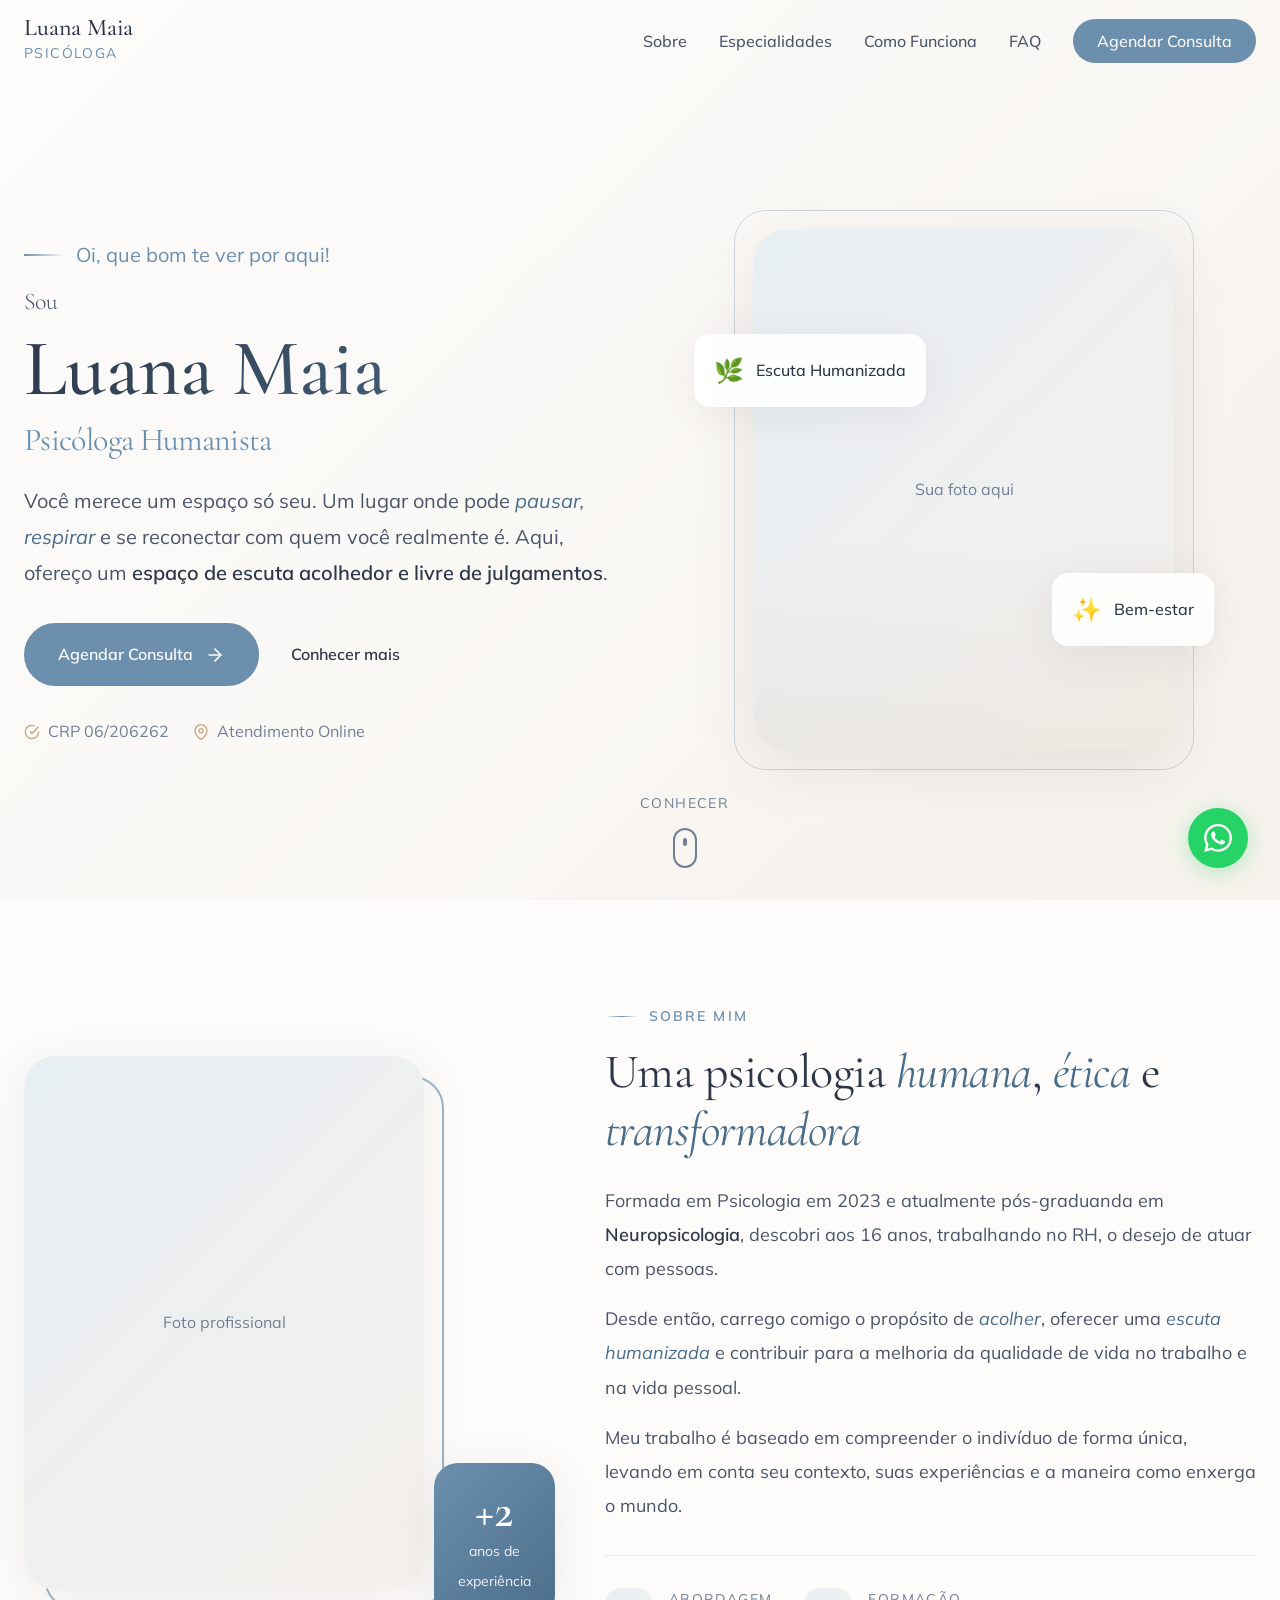
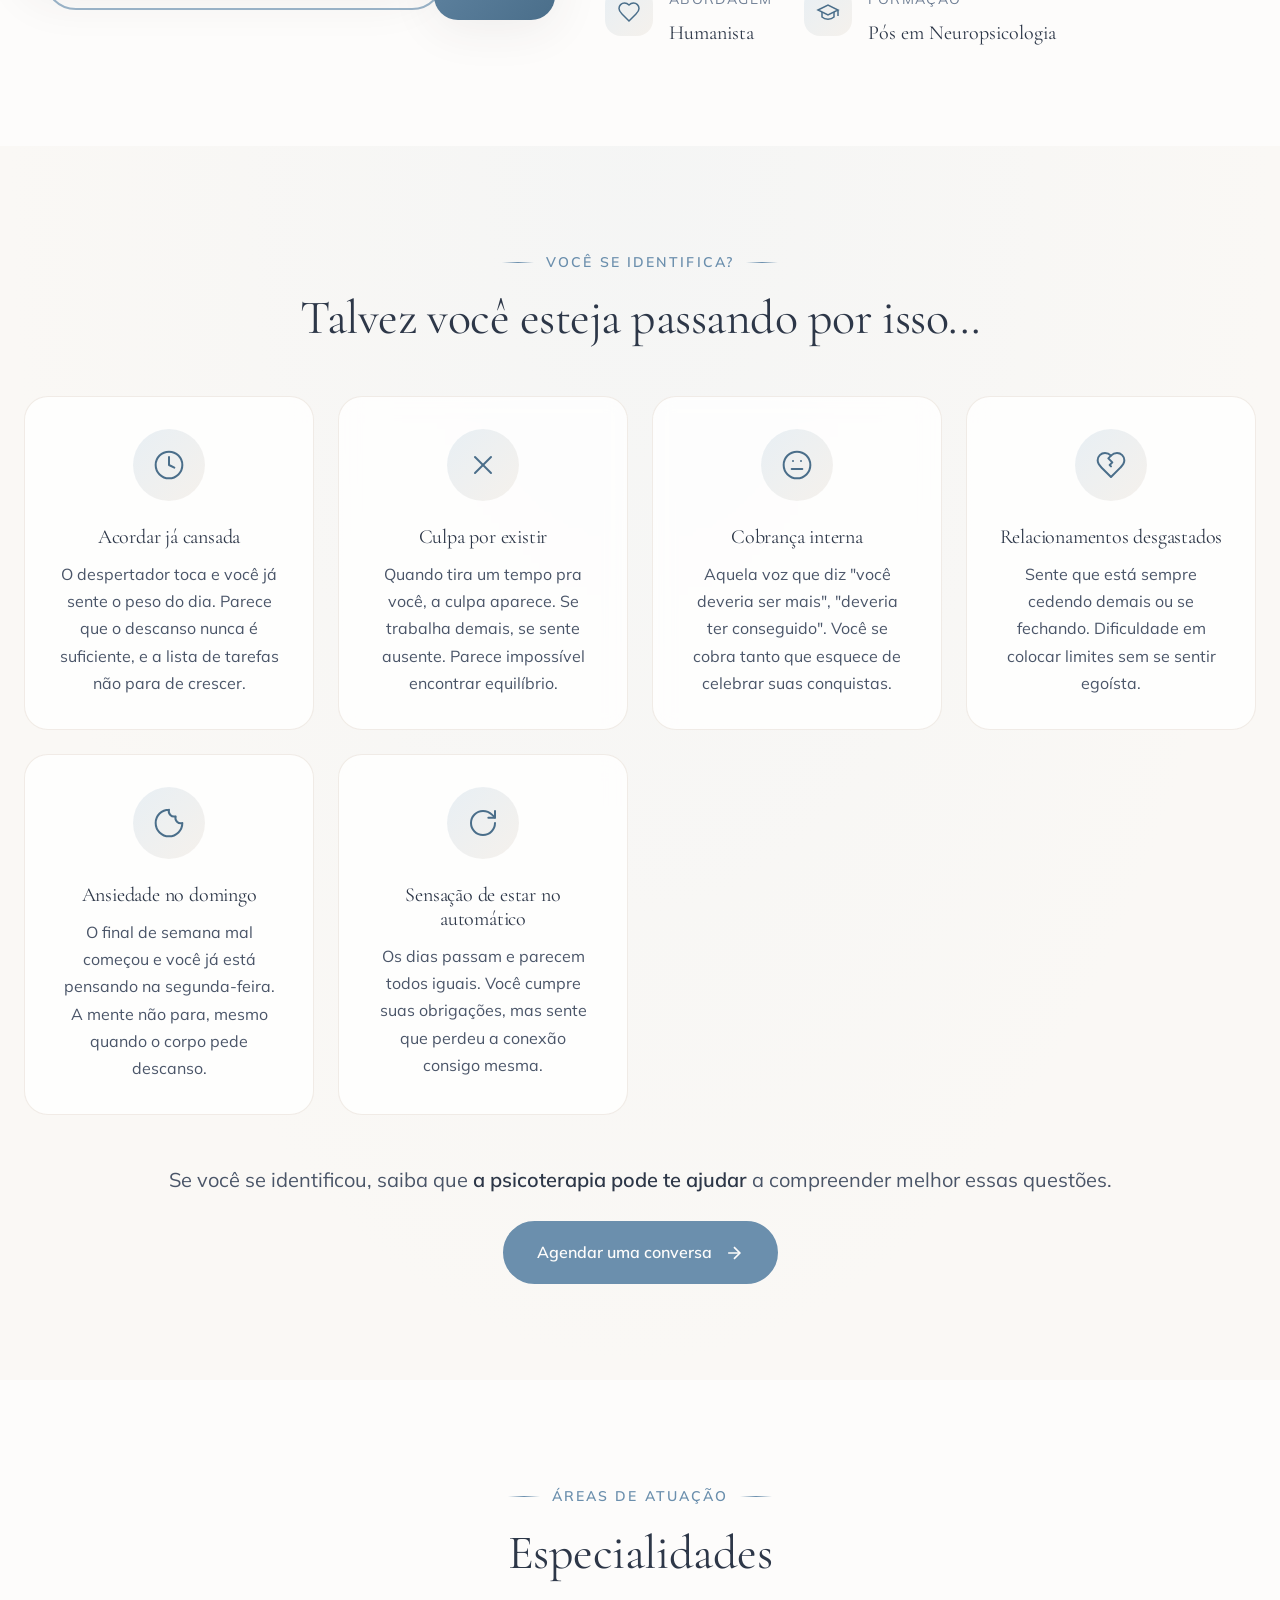
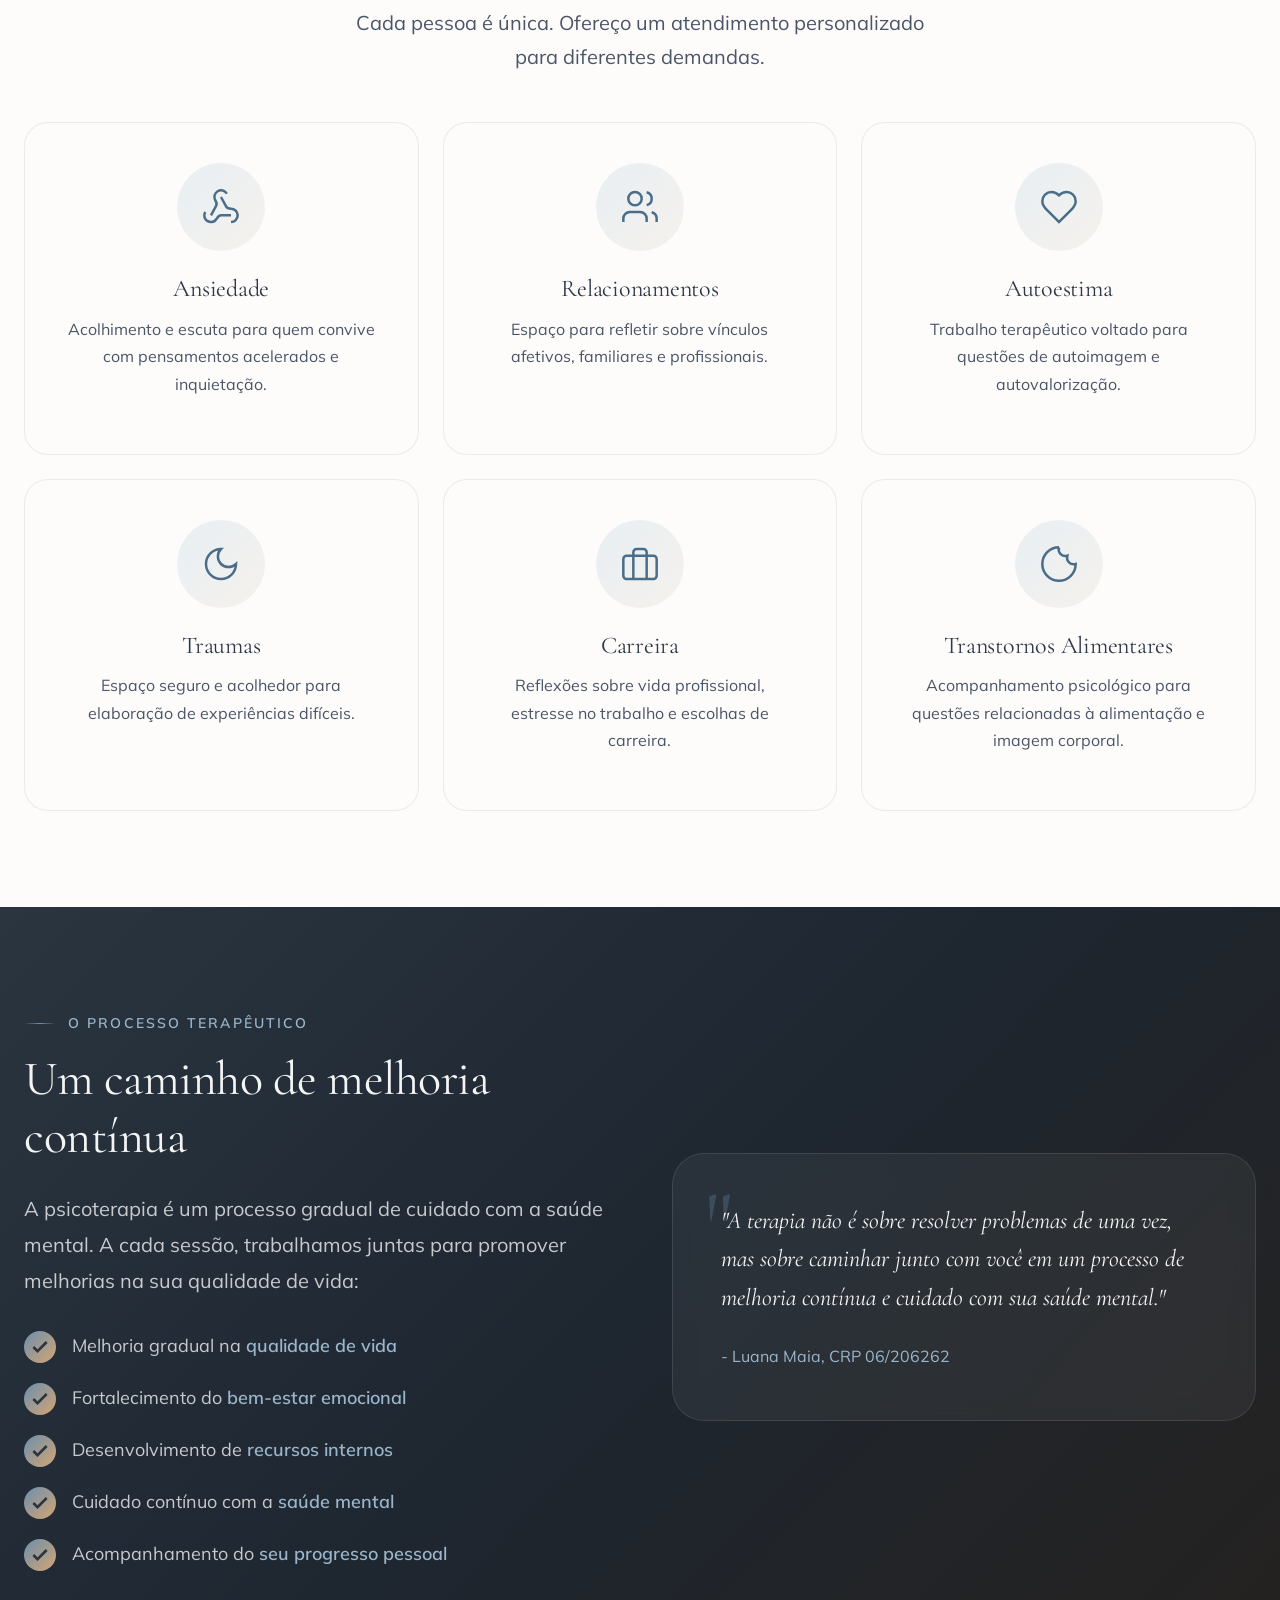
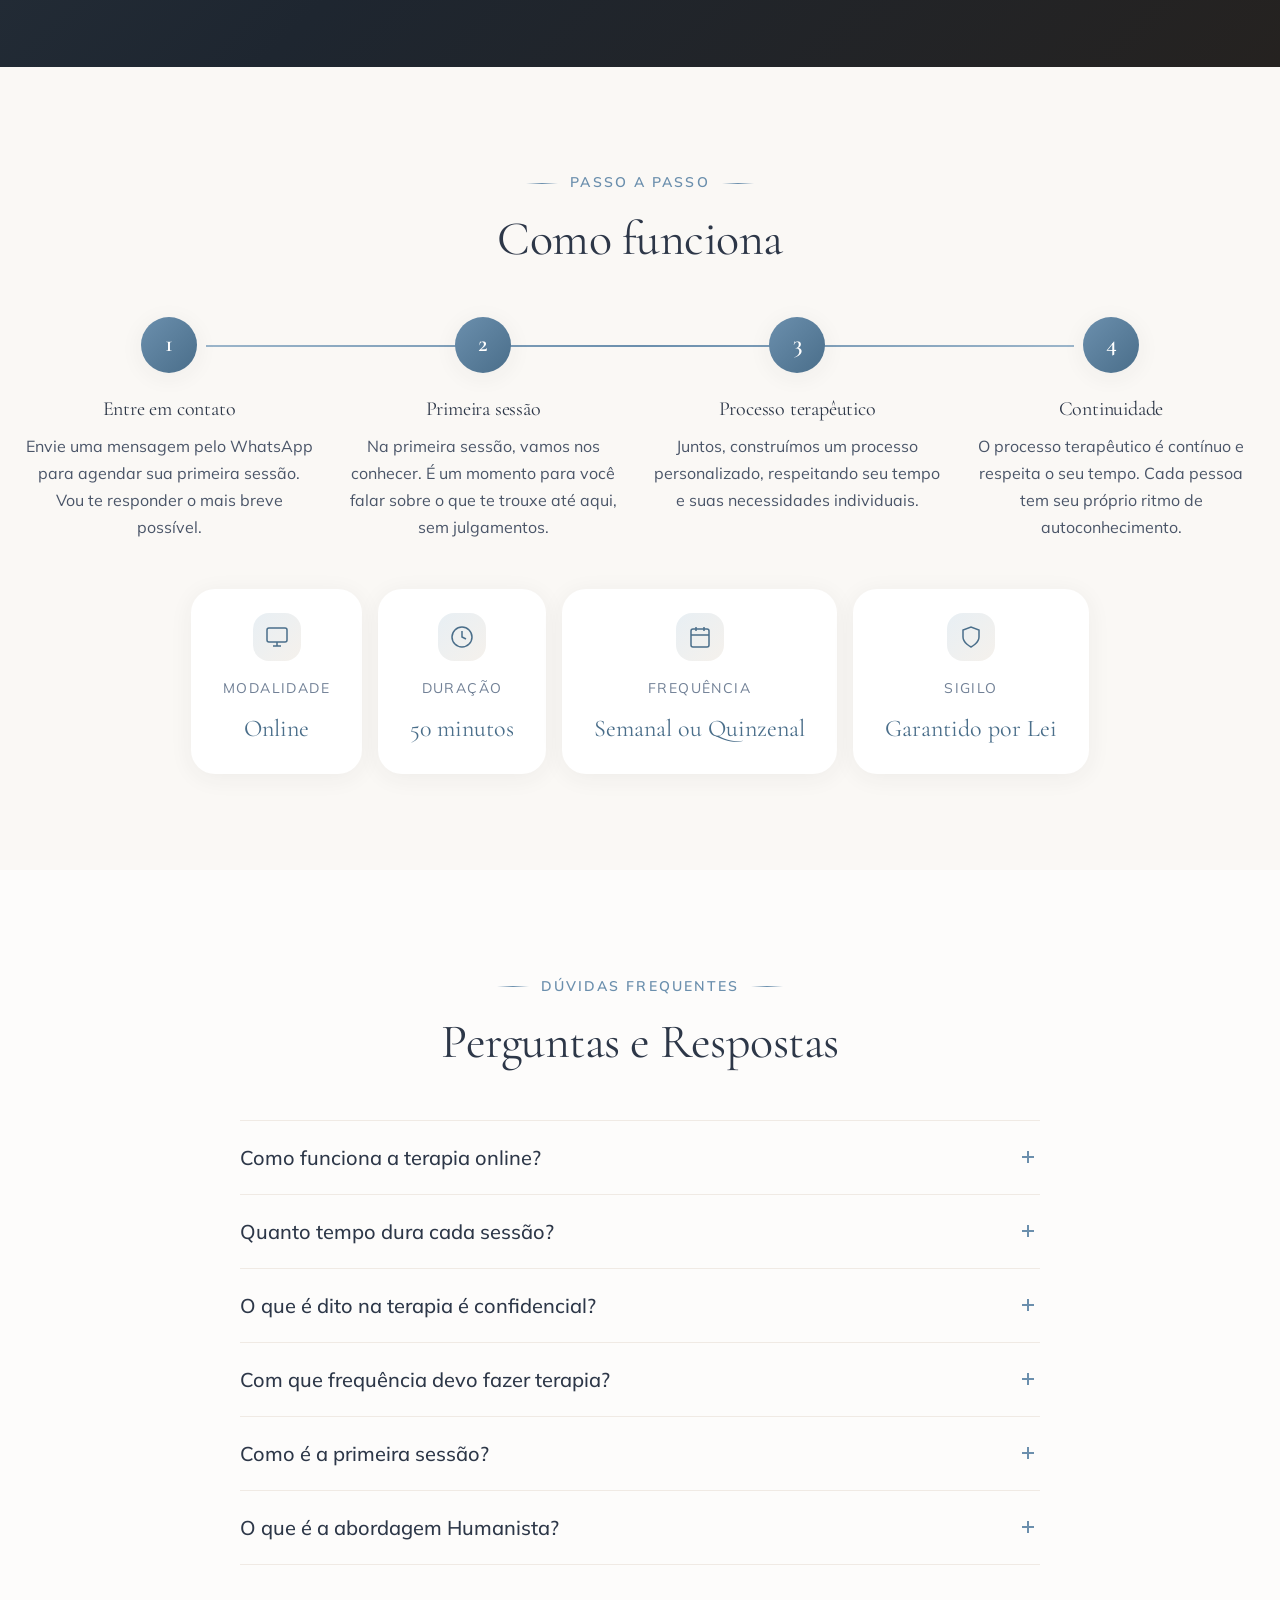
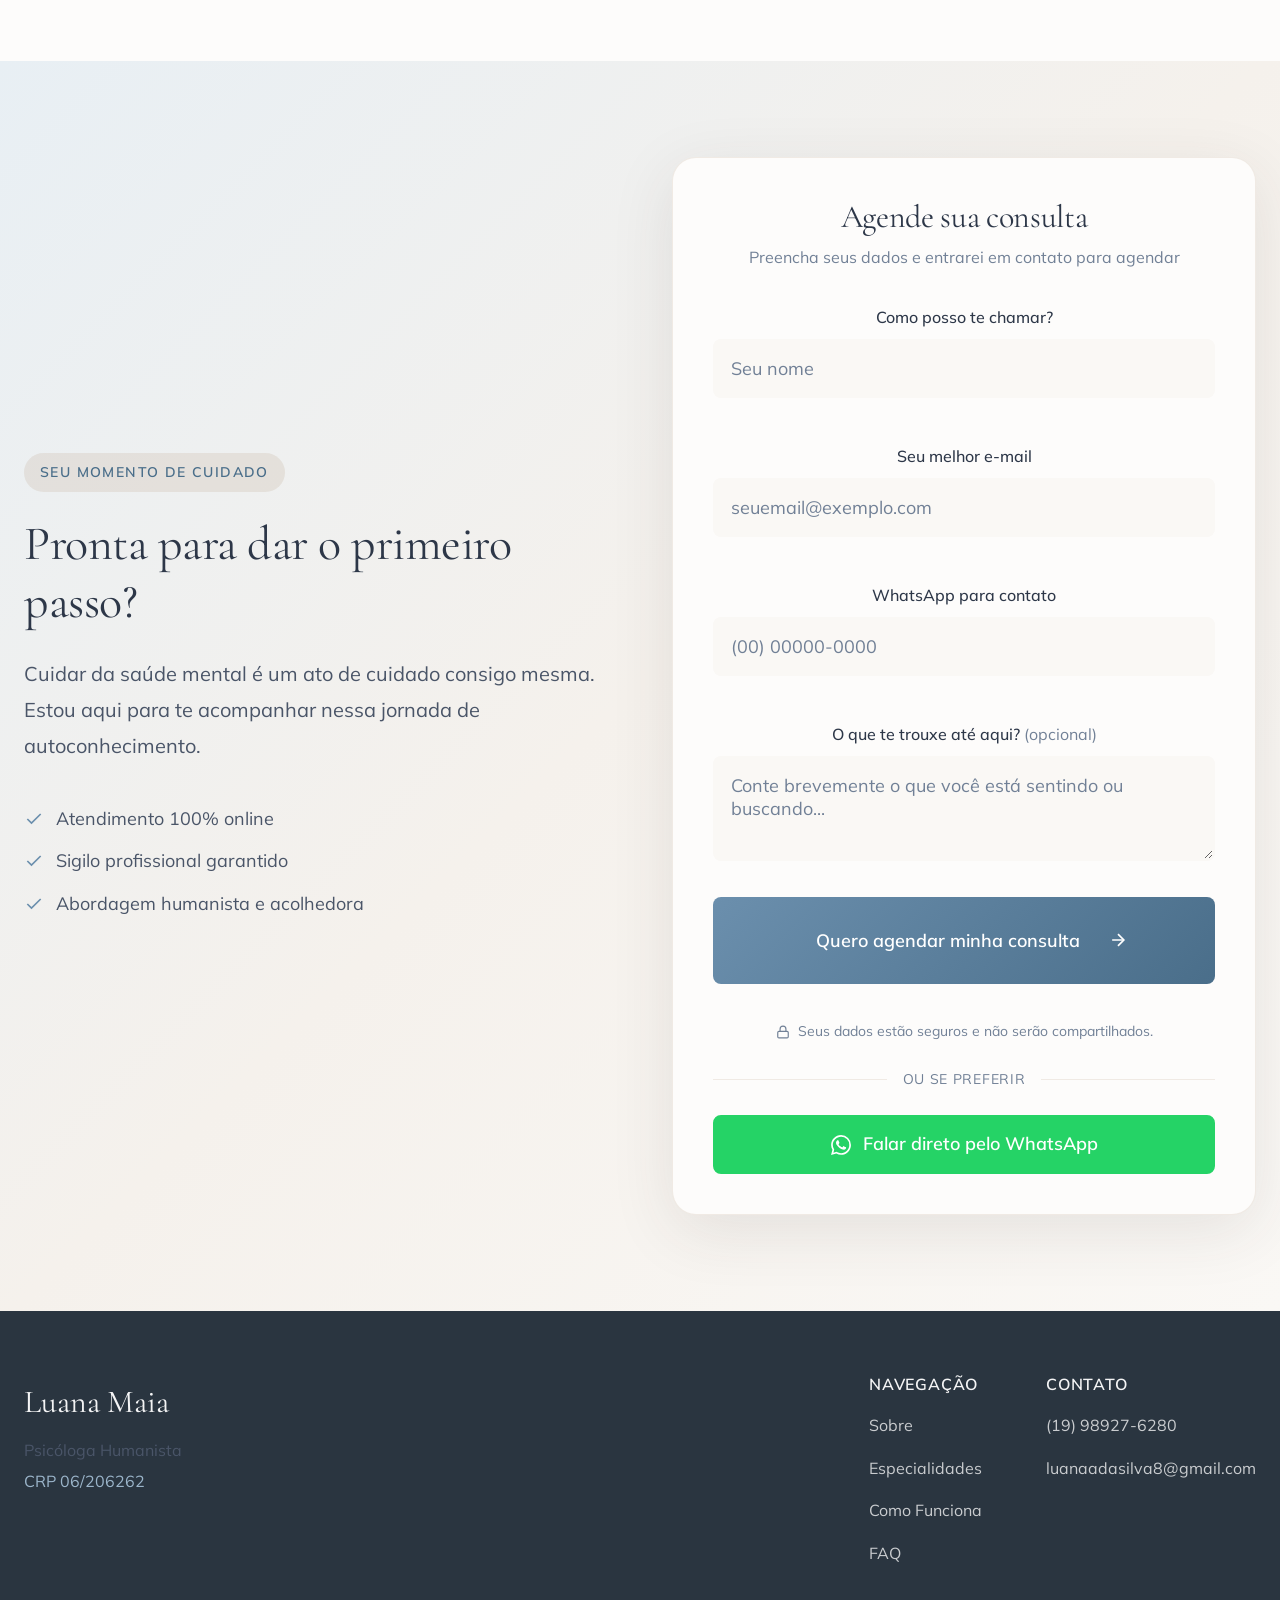
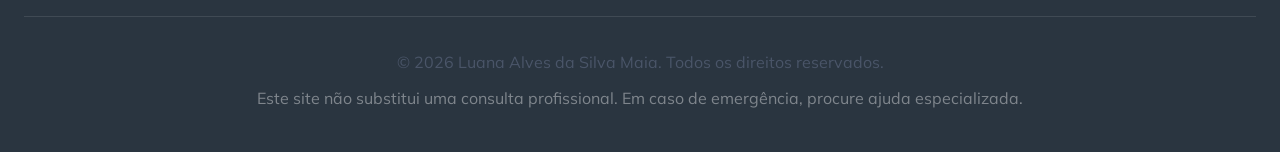
==== index.html @ e6ef8e8d "upload all" ====
<!DOCTYPE html>
<html lang="pt-BR" prefix="og: https://ogp.me/ns#">
<head>
    <!-- Charset & Viewport -->
    <meta charset="UTF-8">
    <meta name="viewport" content="width=device-width, initial-scale=1.0, maximum-scale=5.0">
    <meta http-equiv="X-UA-Compatible" content="IE=edge">

    <!-- Primary Meta Tags -->
    <title>Luana Maia | Psicóloga Humanista - Atendimento Online | CRP 06/206262</title>
    <meta name="title" content="Luana Maia | Psicóloga Humanista - Atendimento Online | CRP 06/206262">
    <meta name="description" content="Psicóloga Humanista com atendimento online. Acompanhamento para melhoria da qualidade de vida e bem-estar emocional. Áreas: ansiedade, carreira e relacionamentos. CRP 06/206262.">
    <meta name="keywords" content="psicóloga online, terapia online, psicóloga humanista, ansiedade, estresse no trabalho, carreira, relacionamentos, autoestima, saúde mental, psicoterapia, CRP 06/206262">
    <meta name="author" content="Luana Alves da Silva Maia">
    <meta name="robots" content="index, follow, max-image-preview:large, max-snippet:-1, max-video-preview:-1">
    <meta name="googlebot" content="index, follow">
    <meta name="language" content="Portuguese">
    <meta name="revisit-after" content="7 days">
    <meta name="rating" content="general">

    <!-- Canonical URL -->
    <link rel="canonical" href="https://www.luanamaiapsicologa.com.br/">

    <!-- Open Graph / Facebook -->
    <meta property="og:type" content="website">
    <meta property="og:url" content="https://www.luanamaiapsicologa.com.br/">
    <meta property="og:title" content="Luana Maia | Psicóloga Humanista - Atendimento Online | CRP 06/206262">
    <meta property="og:description" content="Psicóloga Humanista com atendimento online. Acompanhamento para melhoria da qualidade de vida e bem-estar. CRP 06/206262.">
    <meta property="og:image" content="https://www.luanamaiapsicologa.com.br/assets/og-image.jpg">
    <meta property="og:image:width" content="1200">
    <meta property="og:image:height" content="630">
    <meta property="og:image:alt" content="Luana Maia - Psicóloga Humanista - CRP 06/206262">
    <meta property="og:locale" content="pt_BR">
    <meta property="og:site_name" content="Luana Maia Psicóloga">

    <!-- Twitter -->
    <meta name="twitter:card" content="summary_large_image">
    <meta name="twitter:url" content="https://www.luanamaiapsicologa.com.br/">
    <meta name="twitter:title" content="Luana Maia | Psicóloga Humanista - Atendimento Online | CRP 06/206262">
    <meta name="twitter:description" content="Psicóloga Humanista com atendimento online. Acompanhamento para melhoria da qualidade de vida e bem-estar. CRP 06/206262.">
    <meta name="twitter:image" content="https://www.luanamaiapsicologa.com.br/assets/og-image.jpg">

    <!-- WhatsApp Preview -->
    <meta property="og:image:type" content="image/jpeg">

    <!-- Favicon -->
    <link rel="icon" type="image/svg+xml" href="data:image/svg+xml,<svg xmlns='http://www.w3.org/2000/svg' viewBox='0 0 100 100'><text y='.9em' font-size='90'>🌿</text></svg>">
    <link rel="apple-touch-icon" href="assets/apple-touch-icon.png">

    <!-- Preconnect for Performance -->
    <link rel="preconnect" href="https://fonts.googleapis.com">
    <link rel="preconnect" href="https://fonts.gstatic.com" crossorigin>
    <link rel="preconnect" href="https://www.googletagmanager.com">
    <link rel="preconnect" href="https://www.google-analytics.com">

    <!-- DNS Prefetch -->
    <link rel="dns-prefetch" href="https://fonts.googleapis.com">
    <link rel="dns-prefetch" href="https://www.googletagmanager.com">

    <!-- Fonts -->
    <link href="https://fonts.googleapis.com/css2?family=Cormorant+Garamond:ital,wght@0,300;0,400;0,500;0,600;1,400&family=Mulish:wght@300;400;500;600;700&display=swap" rel="stylesheet">

    <!-- Styles -->
    <link rel="stylesheet" href="styles.css">

    <!-- Preload Critical Assets -->
    <link rel="preload" href="styles.css" as="style">
    <link rel="preload" href="script.js" as="script">

    <!-- Schema.org Structured Data - LocalBusiness -->
    <script type="application/ld+json">
    {
        "@context": "https://schema.org",
        "@type": "ProfessionalService",
        "name": "Luana Maia Psicóloga",
        "alternateName": "Luana Alves da Silva Maia - Psicóloga",
        "description": "Psicóloga Humanista com atendimento online. Áreas de atuação: ansiedade, burnout, carreira e relacionamentos.",
        "url": "https://www.luanamaiapsicologa.com.br",
        "logo": "https://www.luanamaiapsicologa.com.br/assets/logo.png",
        "image": "https://www.luanamaiapsicologa.com.br/assets/luana-maia.jpg",
        "telephone": "+55-19-98927-6280",
        "email": "luanaadasilva8@gmail.com",
        "areaServed": {
            "@type": "Country",
            "name": "Brasil"
        },
        "serviceType": ["Psicoterapia Online", "Atendimento Psicológico"],
        "sameAs": [],
        "openingHoursSpecification": {
            "@type": "OpeningHoursSpecification",
            "dayOfWeek": ["Monday", "Tuesday", "Wednesday", "Thursday", "Friday"],
            "opens": "08:00",
            "closes": "20:00"
        }
    }
    </script>

    <!-- Schema.org - Person -->
    <script type="application/ld+json">
    {
        "@context": "https://schema.org",
        "@type": "Person",
        "name": "Luana Alves da Silva Maia",
        "jobTitle": "Psicóloga",
        "description": "Psicóloga Humanista, pós-graduanda em Neuropsicologia, com experiência em clínica e RH.",
        "url": "https://www.luanamaiapsicologa.com.br",
        "email": "luanaadasilva8@gmail.com",
        "telephone": "+55-19-98927-6280",
        "hasCredential": {
            "@type": "EducationalOccupationalCredential",
            "credentialCategory": "Professional License",
            "name": "CRP 06/206262",
            "recognizedBy": {
                "@type": "Organization",
                "name": "Conselho Regional de Psicologia de São Paulo"
            }
        },
        "knowsAbout": ["Psicologia Humanista", "Ansiedade", "Burnout", "Carreira", "Relacionamentos", "Autoestima", "Traumas", "Neuropsicologia"]
    }
    </script>

    <!-- Schema.org - FAQ -->
    <script type="application/ld+json">
    {
        "@context": "https://schema.org",
        "@type": "FAQPage",
        "mainEntity": [
            {
                "@type": "Question",
                "name": "Como funciona a terapia online?",
                "acceptedAnswer": {
                    "@type": "Answer",
                    "text": "As sessões acontecem por videochamada, em uma plataforma segura. Você só precisa de um dispositivo com câmera e internet estável. O atendimento online tem a mesma eficácia do presencial e oferece mais flexibilidade para encaixar na sua rotina."
                }
            },
            {
                "@type": "Question",
                "name": "Quanto tempo dura cada sessão?",
                "acceptedAnswer": {
                    "@type": "Answer",
                    "text": "Cada sessão tem duração de 50 minutos. Esse tempo foi estabelecido para permitir um trabalho terapêutico profundo e consistente."
                }
            },
            {
                "@type": "Question",
                "name": "O que é dito na terapia é confidencial?",
                "acceptedAnswer": {
                    "@type": "Answer",
                    "text": "Sim, o sigilo é garantido pelo Código de Ética Profissional do Psicólogo. Tudo o que você compartilhar nas sessões fica protegido pelo sigilo profissional. Este é um espaço seguro e livre de julgamentos."
                }
            },
            {
                "@type": "Question",
                "name": "Com que frequência devo fazer terapia?",
                "acceptedAnswer": {
                    "@type": "Answer",
                    "text": "A frequência ideal é semanal, pois permite uma continuidade no processo terapêutico. Porém, também ofereço atendimento quinzenal para quem precisa de mais flexibilidade."
                }
            },
            {
                "@type": "Question",
                "name": "O que é a abordagem Humanista?",
                "acceptedAnswer": {
                    "@type": "Answer",
                    "text": "A Psicologia Humanista valoriza a pessoa como um todo, considerando sua singularidade, seu contexto e suas experiências. O foco está em compreender como você enxerga o mundo e em facilitar seu desenvolvimento pessoal."
                }
            }
        ]
    }
    </script>

    <!-- Schema.org - BreadcrumbList -->
    <script type="application/ld+json">
    {
        "@context": "https://schema.org",
        "@type": "BreadcrumbList",
        "itemListElement": [
            {
                "@type": "ListItem",
                "position": 1,
                "name": "Home",
                "item": "https://www.luanamaiapsicologa.com.br/"
            },
            {
                "@type": "ListItem",
                "position": 2,
                "name": "Sobre",
                "item": "https://www.luanamaiapsicologa.com.br/#sobre"
            },
            {
                "@type": "ListItem",
                "position": 3,
                "name": "Especialidades",
                "item": "https://www.luanamaiapsicologa.com.br/#especialidades"
            },
            {
                "@type": "ListItem",
                "position": 4,
                "name": "Contato",
                "item": "https://www.luanamaiapsicologa.com.br/#contato"
            }
        ]
    }
    </script>

    <!-- Google Tag Manager - HEAD (Replace GTM-XXXXXX with your ID) -->
    <script>
    // GTM will be initialized only if container ID is provided
    window.dataLayer = window.dataLayer || [];
    </script>

    <!-- Noscript styles -->
    <noscript>
        <style>
            .loader { display: none !important; }
            [data-animate] { opacity: 1 !important; transform: none !important; }
        </style>
    </noscript>
</head>
<body>
    <!-- Google Tag Manager (noscript) - Replace GTM-XXXXXX with your ID -->
    <noscript>
        <iframe src="https://www.googletagmanager.com/ns.html?id=GTM-XXXXXX" height="0" width="0" style="display:none;visibility:hidden" title="GTM"></iframe>
    </noscript>

    <!-- Loader / Preloader -->
    <div class="loader" id="loader" aria-hidden="true">
        <div class="loader-content">
            <div class="loader-circle"></div>
            <div class="loader-circle"></div>
            <div class="loader-circle"></div>
            <span class="loader-text">Preparando seu espaço...</span>
        </div>
    </div>

    <!-- Custom Cursor -->
    <div class="cursor" id="cursor"></div>
    <div class="cursor-follower" id="cursor-follower"></div>

    <!-- Floating Elements - Ambient -->
    <div class="ambient-bg" aria-hidden="true">
        <div class="ambient-orb ambient-orb-1"></div>
        <div class="ambient-orb ambient-orb-2"></div>
        <div class="ambient-orb ambient-orb-3"></div>
    </div>

    <!-- Header -->
    <header class="header" id="header" role="banner">
        <div class="container">
            <a href="#hero" class="logo" aria-label="Luana Maia - Voltar ao início" data-track="click" data-track-category="Navigation" data-track-action="Logo Click">
                <span class="logo-text">Luana Maia</span>
                <span class="logo-subtitle">Psicóloga</span>
            </a>
            <nav class="nav" id="nav" role="navigation" aria-label="Menu principal">
                <ul class="nav-list">
                    <li><a href="#sobre" class="nav-link" data-track="click" data-track-category="Navigation" data-track-action="Menu - Sobre">Sobre</a></li>
                    <li><a href="#especialidades" class="nav-link" data-track="click" data-track-category="Navigation" data-track-action="Menu - Especialidades">Especialidades</a></li>
                    <li><a href="#como-funciona" class="nav-link" data-track="click" data-track-category="Navigation" data-track-action="Menu - Como Funciona">Como Funciona</a></li>
                    <li><a href="#faq" class="nav-link" data-track="click" data-track-category="Navigation" data-track-action="Menu - FAQ">FAQ</a></li>
                    <li><a href="#contato" class="nav-link btn-nav" data-track="click" data-track-category="CTA" data-track-action="Menu - Agendar">Agendar Consulta</a></li>
                </ul>
            </nav>
            <button class="menu-toggle" id="menu-toggle" aria-label="Abrir menu de navegação" aria-expanded="false" aria-controls="nav">
                <span class="menu-line"></span>
                <span class="menu-line"></span>
                <span class="menu-line"></span>
            </button>
        </div>
        <div class="header-progress" id="header-progress"></div>
    </header>

    <main role="main">
        <!-- Hero Section -->
        <section class="hero" id="hero" aria-labelledby="hero-title">
            <div class="hero-bg">
                <div class="hero-gradient"></div>
                <div class="hero-particles" id="hero-particles"></div>
            </div>
            <div class="container hero-container">
                <div class="hero-content" data-animate="fade-up">
                    <p class="hero-greeting" data-animate="fade-up" data-delay="100">
                        <span class="greeting-line"></span>
                        Oi, que bom te ver por aqui!
                    </p>
                    <h1 class="hero-title" id="hero-title" data-animate="fade-up" data-delay="200">
                        <span class="title-line">Sou</span>
                        <span class="title-name">Luana Maia</span>
                        <span class="title-role">Psicóloga Humanista</span>
                    </h1>
                    <p class="hero-subtitle" data-animate="fade-up" data-delay="300">
                        Você merece um espaço só seu. Um lugar onde pode <em>pausar, respirar</em> e se reconectar
                        com quem você realmente é. Aqui, ofereço um <strong>espaço de escuta acolhedor e livre de julgamentos</strong>.
                    </p>
                    <div class="hero-cta" data-animate="fade-up" data-delay="400">
                        <a href="#contato" class="btn btn-primary btn-glow" data-track="click" data-track-category="CTA" data-track-action="Hero - Agendar Consulta">
                            <span>Agendar Consulta</span>
                            <svg class="btn-arrow" xmlns="http://www.w3.org/2000/svg" width="20" height="20" viewBox="0 0 24 24" fill="none" stroke="currentColor" stroke-width="2" stroke-linecap="round" stroke-linejoin="round"><line x1="5" y1="12" x2="19" y2="12"></line><polyline points="12 5 19 12 12 19"></polyline></svg>
                        </a>
                        <a href="#sobre" class="btn btn-secondary btn-text" data-track="click" data-track-category="CTA" data-track-action="Hero - Conhecer Mais">
                            <span>Conhecer mais</span>
                        </a>
                    </div>
                    <div class="hero-badges" data-animate="fade-up" data-delay="500">
                        <div class="badge">
                            <svg xmlns="http://www.w3.org/2000/svg" width="16" height="16" viewBox="0 0 24 24" fill="none" stroke="currentColor" stroke-width="2"><path d="M22 11.08V12a10 10 0 1 1-5.93-9.14"></path><polyline points="22 4 12 14.01 9 11.01"></polyline></svg>
                            <span>CRP 06/206262</span>
                        </div>
                        <div class="badge">
                            <svg xmlns="http://www.w3.org/2000/svg" width="16" height="16" viewBox="0 0 24 24" fill="none" stroke="currentColor" stroke-width="2"><path d="M21 10c0 7-9 13-9 13s-9-6-9-13a9 9 0 0 1 18 0z"></path><circle cx="12" cy="10" r="3"></circle></svg>
                            <span>Atendimento Online</span>
                        </div>
                    </div>
                </div>
                <div class="hero-visual" data-animate="fade-left" data-delay="300">
                    <div class="hero-image-wrapper">
                        <div class="hero-image-frame">
                            <div class="hero-image-placeholder" id="hero-image">
                                <span>Sua foto aqui</span>
                            </div>
                            <div class="hero-image-decoration"></div>
                        </div>
                        <div class="hero-float-card hero-float-1" data-parallax="0.05">
                            <span class="float-icon">🌿</span>
                            <span class="float-text">Escuta Humanizada</span>
                        </div>
                        <div class="hero-float-card hero-float-2" data-parallax="0.08">
                            <span class="float-icon">✨</span>
                            <span class="float-text">Bem-estar</span>
                        </div>
                    </div>
                </div>
            </div>
            <div class="hero-scroll" data-animate="fade-up" data-delay="600">
                <a href="#sobre" class="scroll-indicator" aria-label="Rolar para conhecer mais">
                    <span class="scroll-text">Conhecer</span>
                    <div class="scroll-mouse">
                        <div class="scroll-wheel"></div>
                    </div>
                </a>
            </div>
        </section>

        <!-- Sobre Section -->
        <section class="sobre" id="sobre" aria-labelledby="sobre-title">
            <div class="container">
                <div class="sobre-content">
                    <div class="sobre-image" data-animate="fade-right">
                        <div class="sobre-image-wrapper">
                            <div class="sobre-image-placeholder">
                                <span>Foto profissional</span>
                            </div>
                            <div class="sobre-image-border"></div>
                        </div>
                        <div class="sobre-experience">
                            <span class="experience-number">+2</span>
                            <span class="experience-text">anos de<br>experiência</span>
                        </div>
                    </div>
                    <div class="sobre-text" data-animate="fade-left">
                        <span class="section-label">
                            <span class="label-line"></span>
                            Sobre mim
                        </span>
                        <h2 class="section-title" id="sobre-title">
                            Uma psicologia <em>humana</em>, <em>ética</em> e <em>transformadora</em>
                        </h2>
                        <div class="sobre-paragraphs">
                            <p data-animate="fade-up" data-delay="100">
                                Formada em Psicologia em 2023 e atualmente pós-graduanda em <strong>Neuropsicologia</strong>,
                                descobri aos 16 anos, trabalhando no RH, o desejo de atuar com pessoas.
                            </p>
                            <p data-animate="fade-up" data-delay="200">
                                Desde então, carrego comigo o propósito de <em>acolher</em>, oferecer uma <em>escuta humanizada</em>
                                e contribuir para a melhoria da qualidade de vida no trabalho e na vida pessoal.
                            </p>
                            <p data-animate="fade-up" data-delay="300">
                                Meu trabalho é baseado em compreender o indivíduo de forma única, levando em conta
                                seu contexto, suas experiências e a maneira como enxerga o mundo.
                            </p>
                        </div>
                        <div class="sobre-destaque" data-animate="fade-up" data-delay="400">
                            <div class="destaque-item">
                                <div class="destaque-icon">
                                    <svg xmlns="http://www.w3.org/2000/svg" width="24" height="24" viewBox="0 0 24 24" fill="none" stroke="currentColor" stroke-width="1.5"><path d="M19 14c1.49-1.46 3-3.21 3-5.5A5.5 5.5 0 0 0 16.5 3c-1.76 0-3 .5-4.5 2-1.5-1.5-2.74-2-4.5-2A5.5 5.5 0 0 0 2 8.5c0 2.3 1.5 4.05 3 5.5l7 7Z"></path></svg>
                                </div>
                                <div class="destaque-content">
                                    <span class="destaque-titulo">Abordagem</span>
                                    <span class="destaque-valor">Humanista</span>
                                </div>
                            </div>
                            <div class="destaque-item">
                                <div class="destaque-icon">
                                    <svg xmlns="http://www.w3.org/2000/svg" width="24" height="24" viewBox="0 0 24 24" fill="none" stroke="currentColor" stroke-width="1.5"><path d="M22 10v6M2 10l10-5 10 5-10 5z"></path><path d="M6 12v5c3 3 9 3 12 0v-5"></path></svg>
                                </div>
                                <div class="destaque-content">
                                    <span class="destaque-titulo">Formação</span>
                                    <span class="destaque-valor">Pós em Neuropsicologia</span>
                                </div>
                            </div>
                        </div>
                    </div>
                </div>
            </div>
            <div class="sobre-decoration" aria-hidden="true">
                <svg viewBox="0 0 200 200" xmlns="http://www.w3.org/2000/svg">
                    <path fill="currentColor" d="M47.5,-57.2C59.9,-45.8,67.5,-29.3,70.1,-12.1C72.7,5.1,70.3,23,61.5,36.6C52.7,50.2,37.5,59.5,21.1,64.7C4.7,69.9,-12.9,71,-28.9,65.6C-44.9,60.2,-59.3,48.3,-67.1,33.1C-74.9,17.9,-76.1,-0.6,-71.1,-17.2C-66.1,-33.8,-54.9,-48.5,-41.2,-59.7C-27.5,-70.9,-11.3,-78.6,3.3,-82.5C17.9,-86.4,35.1,-86.5,47.5,-77.2Z" transform="translate(100 100)" />
                </svg>
            </div>
        </section>

        <!-- Dores Section -->
        <section class="dores" id="dores" aria-labelledby="dores-title">
            <div class="dores-bg"></div>
            <div class="container">
                <div class="section-header" data-animate="fade-up">
                    <span class="section-label center">
                        <span class="label-line"></span>
                        Você se identifica?
                        <span class="label-line"></span>
                    </span>
                    <h2 class="section-title center" id="dores-title">Talvez você esteja passando por isso...</h2>
                </div>
                <div class="dores-grid">
                    <article class="dor-card" data-animate="fade-up" data-delay="100">
                        <div class="dor-icon">
                            <svg xmlns="http://www.w3.org/2000/svg" width="32" height="32" viewBox="0 0 24 24" fill="none" stroke="currentColor" stroke-width="1.5" stroke-linecap="round" stroke-linejoin="round"><circle cx="12" cy="12" r="10"></circle><path d="M12 6v6l4 2"></path></svg>
                        </div>
                        <h3>Acordar já cansada</h3>
                        <p>O despertador toca e você já sente o peso do dia. Parece que o descanso nunca é suficiente, e a lista de tarefas não para de crescer.</p>
                    </article>
                    <article class="dor-card" data-animate="fade-up" data-delay="200">
                        <div class="dor-icon">
                            <svg xmlns="http://www.w3.org/2000/svg" width="32" height="32" viewBox="0 0 24 24" fill="none" stroke="currentColor" stroke-width="1.5" stroke-linecap="round" stroke-linejoin="round"><path d="M18 6 6 18"></path><path d="m6 6 12 12"></path></svg>
                        </div>
                        <h3>Culpa por existir</h3>
                        <p>Quando tira um tempo pra você, a culpa aparece. Se trabalha demais, se sente ausente. Parece impossível encontrar equilíbrio.</p>
                    </article>
                    <article class="dor-card" data-animate="fade-up" data-delay="300">
                        <div class="dor-icon">
                            <svg xmlns="http://www.w3.org/2000/svg" width="32" height="32" viewBox="0 0 24 24" fill="none" stroke="currentColor" stroke-width="1.5" stroke-linecap="round" stroke-linejoin="round"><circle cx="12" cy="12" r="10"></circle><path d="M8 15h8"></path><path d="M9 9h.01"></path><path d="M15 9h.01"></path></svg>
                        </div>
                        <h3>Cobrança interna</h3>
                        <p>Aquela voz que diz "você deveria ser mais", "deveria ter conseguido". Você se cobra tanto que esquece de celebrar suas conquistas.</p>
                    </article>
                    <article class="dor-card" data-animate="fade-up" data-delay="400">
                        <div class="dor-icon">
                            <svg xmlns="http://www.w3.org/2000/svg" width="32" height="32" viewBox="0 0 24 24" fill="none" stroke="currentColor" stroke-width="1.5" stroke-linecap="round" stroke-linejoin="round"><path d="M19 14c1.49-1.46 3-3.21 3-5.5A5.5 5.5 0 0 0 16.5 3c-1.76 0-3 .5-4.5 2-1.5-1.5-2.74-2-4.5-2A5.5 5.5 0 0 0 2 8.5c0 2.3 1.5 4.05 3 5.5l7 7Z"></path><path d="m12 13-1-1 2-2-3-3 2-2"></path></svg>
                        </div>
                        <h3>Relacionamentos desgastados</h3>
                        <p>Sente que está sempre cedendo demais ou se fechando. Dificuldade em colocar limites sem se sentir egoísta.</p>
                    </article>
                    <article class="dor-card" data-animate="fade-up" data-delay="500">
                        <div class="dor-icon">
                            <svg xmlns="http://www.w3.org/2000/svg" width="32" height="32" viewBox="0 0 24 24" fill="none" stroke="currentColor" stroke-width="1.5" stroke-linecap="round" stroke-linejoin="round"><path d="M12 2a10 10 0 1 0 10 10 4 4 0 0 1-5-5 4 4 0 0 1-5-5"></path></svg>
                        </div>
                        <h3>Ansiedade no domingo</h3>
                        <p>O final de semana mal começou e você já está pensando na segunda-feira. A mente não para, mesmo quando o corpo pede descanso.</p>
                    </article>
                    <article class="dor-card" data-animate="fade-up" data-delay="600">
                        <div class="dor-icon">
                            <svg xmlns="http://www.w3.org/2000/svg" width="32" height="32" viewBox="0 0 24 24" fill="none" stroke="currentColor" stroke-width="1.5" stroke-linecap="round" stroke-linejoin="round"><path d="M21 12a9 9 0 1 1-9-9c2.52 0 4.93 1 6.74 2.74L21 8"></path><path d="M21 3v5h-5"></path></svg>
                        </div>
                        <h3>Sensação de estar no automático</h3>
                        <p>Os dias passam e parecem todos iguais. Você cumpre suas obrigações, mas sente que perdeu a conexão consigo mesma.</p>
                    </article>
                </div>
                <div class="dores-cta" data-animate="fade-up" data-delay="500">
                    <p>Se você se identificou, saiba que <strong>a psicoterapia pode te ajudar</strong> a compreender melhor essas questões.</p>
                    <a href="#contato" class="btn btn-primary btn-glow" data-track="click" data-track-category="CTA" data-track-action="Dores - Agendar Consulta">
                        <span>Agendar uma conversa</span>
                        <svg class="btn-arrow" xmlns="http://www.w3.org/2000/svg" width="20" height="20" viewBox="0 0 24 24" fill="none" stroke="currentColor" stroke-width="2"><line x1="5" y1="12" x2="19" y2="12"></line><polyline points="12 5 19 12 12 19"></polyline></svg>
                    </a>
                </div>
            </div>
        </section>

        <!-- Especialidades Section -->
        <section class="especialidades" id="especialidades" aria-labelledby="especialidades-title">
            <div class="container">
                <div class="section-header" data-animate="fade-up">
                    <span class="section-label center">
                        <span class="label-line"></span>
                        Áreas de atuação
                        <span class="label-line"></span>
                    </span>
                    <h2 class="section-title center" id="especialidades-title">Especialidades</h2>
                    <p class="section-subtitle center">Cada pessoa é única. Ofereço um atendimento personalizado para diferentes demandas.</p>
                </div>
                <div class="especialidades-grid">
                    <article class="especialidade-card" data-animate="fade-up" data-delay="100">
                        <div class="especialidade-icon">
                            <svg xmlns="http://www.w3.org/2000/svg" width="40" height="40" viewBox="0 0 24 24" fill="none" stroke="currentColor" stroke-width="1.5"><path d="M18 16.98h-5.99c-1.1 0-1.95.94-2.48 1.9A4 4 0 0 1 2 17c.01-.7.2-1.4.57-2"/><path d="m6 17 3.13-5.78c.53-.97.1-2.18-.5-3.1a4 4 0 1 1 6.89-4.06"/><path d="m12 6 3.13 5.73C15.66 12.7 16.9 13 18 13a4 4 0 0 1 0 8"/></svg>
                        </div>
                        <h3>Ansiedade</h3>
                        <p>Acolhimento e escuta para quem convive com pensamentos acelerados e inquietação.</p>
                        <div class="card-hover-effect"></div>
                    </article>
                    <article class="especialidade-card" data-animate="fade-up" data-delay="150">
                        <div class="especialidade-icon">
                            <svg xmlns="http://www.w3.org/2000/svg" width="40" height="40" viewBox="0 0 24 24" fill="none" stroke="currentColor" stroke-width="1.5"><path d="M16 21v-2a4 4 0 0 0-4-4H6a4 4 0 0 0-4 4v2"></path><circle cx="9" cy="7" r="4"></circle><path d="M22 21v-2a4 4 0 0 0-3-3.87"></path><path d="M16 3.13a4 4 0 0 1 0 7.75"></path></svg>
                        </div>
                        <h3>Relacionamentos</h3>
                        <p>Espaço para refletir sobre vínculos afetivos, familiares e profissionais.</p>
                        <div class="card-hover-effect"></div>
                    </article>
                    <article class="especialidade-card" data-animate="fade-up" data-delay="200">
                        <div class="especialidade-icon">
                            <svg xmlns="http://www.w3.org/2000/svg" width="40" height="40" viewBox="0 0 24 24" fill="none" stroke="currentColor" stroke-width="1.5"><path d="M19 14c1.49-1.46 3-3.21 3-5.5A5.5 5.5 0 0 0 16.5 3c-1.76 0-3 .5-4.5 2-1.5-1.5-2.74-2-4.5-2A5.5 5.5 0 0 0 2 8.5c0 2.3 1.5 4.05 3 5.5l7 7Z"></path></svg>
                        </div>
                        <h3>Autoestima</h3>
                        <p>Trabalho terapêutico voltado para questões de autoimagem e autovalorização.</p>
                        <div class="card-hover-effect"></div>
                    </article>
                    <article class="especialidade-card" data-animate="fade-up" data-delay="250">
                        <div class="especialidade-icon">
                            <svg xmlns="http://www.w3.org/2000/svg" width="40" height="40" viewBox="0 0 24 24" fill="none" stroke="currentColor" stroke-width="1.5"><path d="M12 3a6 6 0 0 0 9 9 9 9 0 1 1-9-9Z"></path></svg>
                        </div>
                        <h3>Traumas</h3>
                        <p>Espaço seguro e acolhedor para elaboração de experiências difíceis.</p>
                        <div class="card-hover-effect"></div>
                    </article>
                    <article class="especialidade-card" data-animate="fade-up" data-delay="300">
                        <div class="especialidade-icon">
                            <svg xmlns="http://www.w3.org/2000/svg" width="40" height="40" viewBox="0 0 24 24" fill="none" stroke="currentColor" stroke-width="1.5"><rect width="20" height="14" x="2" y="7" rx="2" ry="2"></rect><path d="M16 21V5a2 2 0 0 0-2-2h-4a2 2 0 0 0-2 2v16"></path></svg>
                        </div>
                        <h3>Carreira</h3>
                        <p>Reflexões sobre vida profissional, estresse no trabalho e escolhas de carreira.</p>
                        <div class="card-hover-effect"></div>
                    </article>
                    <article class="especialidade-card" data-animate="fade-up" data-delay="350">
                        <div class="especialidade-icon">
                            <svg xmlns="http://www.w3.org/2000/svg" width="40" height="40" viewBox="0 0 24 24" fill="none" stroke="currentColor" stroke-width="1.5"><path d="M12 2a10 10 0 1 0 10 10 4 4 0 0 1-5-5 4 4 0 0 1-5-5"></path><path d="M8.5 8.5v.01"></path><path d="M16 15.5v.01"></path><path d="M12 12v.01"></path><path d="M11 17v.01"></path><path d="M7 14v.01"></path></svg>
                        </div>
                        <h3>Transtornos Alimentares</h3>
                        <p>Acompanhamento psicológico para questões relacionadas à alimentação e imagem corporal.</p>
                        <div class="card-hover-effect"></div>
                    </article>
                </div>
            </div>
        </section>

        <!-- Processo Terapêutico Section -->
        <section class="transformacao" id="processo" aria-labelledby="processo-title">
            <div class="transformacao-bg">
                <div class="transformacao-gradient"></div>
            </div>
            <div class="container">
                <div class="transformacao-content">
                    <div class="transformacao-text" data-animate="fade-right">
                        <span class="section-label light">
                            <span class="label-line"></span>
                            O processo terapêutico
                        </span>
                        <h2 class="section-title" id="processo-title">Um caminho de melhoria contínua</h2>
                        <p class="transformacao-intro">
                            A psicoterapia é um processo gradual de cuidado com a saúde mental. A cada sessão, trabalhamos juntas para promover melhorias na sua qualidade de vida:
                        </p>
                        <ul class="transformacao-lista" role="list">
                            <li data-animate="fade-up" data-delay="100">
                                <div class="check-icon">
                                    <svg xmlns="http://www.w3.org/2000/svg" width="20" height="20" viewBox="0 0 24 24" fill="none" stroke="currentColor" stroke-width="3"><polyline points="20 6 9 17 4 12"></polyline></svg>
                                </div>
                                <span>Melhoria gradual na <strong>qualidade de vida</strong></span>
                            </li>
                            <li data-animate="fade-up" data-delay="200">
                                <div class="check-icon">
                                    <svg xmlns="http://www.w3.org/2000/svg" width="20" height="20" viewBox="0 0 24 24" fill="none" stroke="currentColor" stroke-width="3"><polyline points="20 6 9 17 4 12"></polyline></svg>
                                </div>
                                <span>Fortalecimento do <strong>bem-estar emocional</strong></span>
                            </li>
                            <li data-animate="fade-up" data-delay="300">
                                <div class="check-icon">
                                    <svg xmlns="http://www.w3.org/2000/svg" width="20" height="20" viewBox="0 0 24 24" fill="none" stroke="currentColor" stroke-width="3"><polyline points="20 6 9 17 4 12"></polyline></svg>
                                </div>
                                <span>Desenvolvimento de <strong>recursos internos</strong></span>
                            </li>
                            <li data-animate="fade-up" data-delay="400">
                                <div class="check-icon">
                                    <svg xmlns="http://www.w3.org/2000/svg" width="20" height="20" viewBox="0 0 24 24" fill="none" stroke="currentColor" stroke-width="3"><polyline points="20 6 9 17 4 12"></polyline></svg>
                                </div>
                                <span>Cuidado contínuo com a <strong>saúde mental</strong></span>
                            </li>
                            <li data-animate="fade-up" data-delay="500">
                                <div class="check-icon">
                                    <svg xmlns="http://www.w3.org/2000/svg" width="20" height="20" viewBox="0 0 24 24" fill="none" stroke="currentColor" stroke-width="3"><polyline points="20 6 9 17 4 12"></polyline></svg>
                                </div>
                                <span>Acompanhamento do <strong>seu progresso pessoal</strong></span>
                            </li>
                        </ul>
                    </div>
                    <div class="transformacao-visual" data-animate="fade-left">
                        <div class="transformacao-quote">
                            <blockquote>
                                "A terapia não é sobre resolver problemas de uma vez, mas sobre caminhar junto com você em um processo de melhoria contínua e cuidado com sua saúde mental."
                            </blockquote>
                            <cite>- Luana Maia, CRP 06/206262</cite>
                        </div>
                    </div>
                </div>
            </div>
        </section>

        <!-- Como Funciona Section -->
        <section class="como-funciona" id="como-funciona" aria-labelledby="como-funciona-title">
            <div class="container">
                <div class="section-header" data-animate="fade-up">
                    <span class="section-label center">
                        <span class="label-line"></span>
                        Passo a passo
                        <span class="label-line"></span>
                    </span>
                    <h2 class="section-title center" id="como-funciona-title">Como funciona</h2>
                </div>
                <div class="passos-timeline">
                    <div class="timeline-line" aria-hidden="true"></div>
                    <article class="passo-card" data-animate="fade-up" data-delay="100">
                        <div class="passo-numero"><span>1</span></div>
                        <div class="passo-content">
                            <h3>Entre em contato</h3>
                            <p>Envie uma mensagem pelo WhatsApp para agendar sua primeira sessão. Vou te responder o mais breve possível.</p>
                        </div>
                    </article>
                    <article class="passo-card" data-animate="fade-up" data-delay="200">
                        <div class="passo-numero"><span>2</span></div>
                        <div class="passo-content">
                            <h3>Primeira sessão</h3>
                            <p>Na primeira sessão, vamos nos conhecer. É um momento para você falar sobre o que te trouxe até aqui, sem julgamentos.</p>
                        </div>
                    </article>
                    <article class="passo-card" data-animate="fade-up" data-delay="300">
                        <div class="passo-numero"><span>3</span></div>
                        <div class="passo-content">
                            <h3>Processo terapêutico</h3>
                            <p>Juntos, construímos um processo personalizado, respeitando seu tempo e suas necessidades individuais.</p>
                        </div>
                    </article>
                    <article class="passo-card" data-animate="fade-up" data-delay="400">
                        <div class="passo-numero"><span>4</span></div>
                        <div class="passo-content">
                            <h3>Continuidade</h3>
                            <p>O processo terapêutico é contínuo e respeita o seu tempo. Cada pessoa tem seu próprio ritmo de autoconhecimento.</p>
                        </div>
                    </article>
                </div>
                <div class="atendimento-info" data-animate="fade-up" data-delay="500">
                    <div class="info-card">
                        <div class="info-icon">
                            <svg xmlns="http://www.w3.org/2000/svg" width="24" height="24" viewBox="0 0 24 24" fill="none" stroke="currentColor" stroke-width="1.5"><rect x="2" y="3" width="20" height="14" rx="2" ry="2"></rect><line x1="8" y1="21" x2="16" y2="21"></line><line x1="12" y1="17" x2="12" y2="21"></line></svg>
                        </div>
                        <span class="info-label">Modalidade</span>
                        <span class="info-value">Online</span>
                    </div>
                    <div class="info-card">
                        <div class="info-icon">
                            <svg xmlns="http://www.w3.org/2000/svg" width="24" height="24" viewBox="0 0 24 24" fill="none" stroke="currentColor" stroke-width="1.5"><circle cx="12" cy="12" r="10"></circle><polyline points="12 6 12 12 16 14"></polyline></svg>
                        </div>
                        <span class="info-label">Duração</span>
                        <span class="info-value">50 minutos</span>
                    </div>
                    <div class="info-card">
                        <div class="info-icon">
                            <svg xmlns="http://www.w3.org/2000/svg" width="24" height="24" viewBox="0 0 24 24" fill="none" stroke="currentColor" stroke-width="1.5"><rect x="3" y="4" width="18" height="18" rx="2" ry="2"></rect><line x1="16" y1="2" x2="16" y2="6"></line><line x1="8" y1="2" x2="8" y2="6"></line><line x1="3" y1="10" x2="21" y2="10"></line></svg>
                        </div>
                        <span class="info-label">Frequência</span>
                        <span class="info-value">Semanal ou Quinzenal</span>
                    </div>
                    <div class="info-card">
                        <div class="info-icon">
                            <svg xmlns="http://www.w3.org/2000/svg" width="24" height="24" viewBox="0 0 24 24" fill="none" stroke="currentColor" stroke-width="1.5"><path d="M12 22s8-4 8-10V5l-8-3-8 3v7c0 6 8 10 8 10z"></path></svg>
                        </div>
                        <span class="info-label">Sigilo</span>
                        <span class="info-value">Garantido por Lei</span>
                    </div>
                </div>
            </div>
        </section>

        <!-- FAQ Section -->
        <section class="faq" id="faq" aria-labelledby="faq-title">
            <div class="container">
                <div class="section-header" data-animate="fade-up">
                    <span class="section-label center">
                        <span class="label-line"></span>
                        Dúvidas frequentes
                        <span class="label-line"></span>
                    </span>
                    <h2 class="section-title center" id="faq-title">Perguntas e Respostas</h2>
                </div>
                <div class="faq-lista" data-animate="fade-up" data-delay="100">
                    <div class="faq-item">
                        <button class="faq-pergunta" aria-expanded="false">
                            <span>Como funciona a terapia online?</span>
                            <div class="faq-icon">
                                <span></span>
                                <span></span>
                            </div>
                        </button>
                        <div class="faq-resposta">
                            <div class="faq-resposta-inner">
                                <p>As sessões acontecem por videochamada, em uma plataforma segura. Você só precisa de um dispositivo com câmera e internet estável. O atendimento online tem a mesma eficácia do presencial e oferece mais flexibilidade para encaixar na sua rotina.</p>
                            </div>
                        </div>
                    </div>
                    <div class="faq-item">
                        <button class="faq-pergunta" aria-expanded="false">
                            <span>Quanto tempo dura cada sessão?</span>
                            <div class="faq-icon">
                                <span></span>
                                <span></span>
                            </div>
                        </button>
                        <div class="faq-resposta">
                            <div class="faq-resposta-inner">
                                <p>Cada sessão tem duração de 50 minutos. Esse tempo foi estabelecido para permitir um trabalho terapêutico profundo e consistente, garantindo que cada encontro seja produtivo e transformador.</p>
                            </div>
                        </div>
                    </div>
                    <div class="faq-item">
                        <button class="faq-pergunta" aria-expanded="false">
                            <span>O que é dito na terapia é confidencial?</span>
                            <div class="faq-icon">
                                <span></span>
                                <span></span>
                            </div>
                        </button>
                        <div class="faq-resposta">
                            <div class="faq-resposta-inner">
                                <p>Sim, o sigilo é garantido pelo Código de Ética Profissional do Psicólogo. Tudo o que você compartilhar nas sessões fica protegido pelo sigilo profissional. Este é um espaço seguro e livre de julgamentos.</p>
                            </div>
                        </div>
                    </div>
                    <div class="faq-item">
                        <button class="faq-pergunta" aria-expanded="false">
                            <span>Com que frequência devo fazer terapia?</span>
                            <div class="faq-icon">
                                <span></span>
                                <span></span>
                            </div>
                        </button>
                        <div class="faq-resposta">
                            <div class="faq-resposta-inner">
                                <p>A frequência ideal é semanal, pois permite uma continuidade no processo terapêutico. Porém, também ofereço atendimento quinzenal para quem precisa de mais flexibilidade. Podemos conversar sobre o que funciona melhor para você.</p>
                            </div>
                        </div>
                    </div>
                    <div class="faq-item">
                        <button class="faq-pergunta" aria-expanded="false">
                            <span>Como é a primeira sessão?</span>
                            <div class="faq-icon">
                                <span></span>
                                <span></span>
                            </div>
                        </button>
                        <div class="faq-resposta">
                            <div class="faq-resposta-inner">
                                <p>A primeira sessão é um momento de acolhimento e conhecimento mútuo. Você vai me contar um pouco sobre você, o que te trouxe até aqui e o que espera da terapia. Não existe certo ou errado - é um espaço para você ser você.</p>
                            </div>
                        </div>
                    </div>
                    <div class="faq-item">
                        <button class="faq-pergunta" aria-expanded="false">
                            <span>O que é a abordagem Humanista?</span>
                            <div class="faq-icon">
                                <span></span>
                                <span></span>
                            </div>
                        </button>
                        <div class="faq-resposta">
                            <div class="faq-resposta-inner">
                                <p>A Psicologia Humanista valoriza a pessoa como um todo, considerando sua singularidade, seu contexto e suas experiências. O foco está em compreender como você enxerga o mundo e em facilitar seu desenvolvimento pessoal, sempre respeitando seu tempo e sua história.</p>
                            </div>
                        </div>
                    </div>
                </div>
            </div>
        </section>

        <!-- CTA Final Section -->
        <section class="cta-final" id="contato" aria-labelledby="cta-title">
            <div class="cta-bg">
                <div class="cta-gradient"></div>
                <div class="cta-particles"></div>
            </div>
            <div class="container">
                <div class="cta-wrapper">
                    <div class="cta-content" data-animate="fade-up">
                        <span class="cta-badge">Seu momento de cuidado</span>
                        <h2 class="cta-title" id="cta-title">Pronta para dar o primeiro passo?</h2>
                        <p class="cta-text">
                            Cuidar da saúde mental é um ato de cuidado consigo mesma.
                            Estou aqui para te acompanhar nessa jornada de autoconhecimento.
                        </p>
                        <div class="cta-benefits">
                            <div class="benefit-item">
                                <svg xmlns="http://www.w3.org/2000/svg" width="20" height="20" viewBox="0 0 24 24" fill="none" stroke="currentColor" stroke-width="2"><polyline points="20 6 9 17 4 12"></polyline></svg>
                                <span>Atendimento 100% online</span>
                            </div>
                            <div class="benefit-item">
                                <svg xmlns="http://www.w3.org/2000/svg" width="20" height="20" viewBox="0 0 24 24" fill="none" stroke="currentColor" stroke-width="2"><polyline points="20 6 9 17 4 12"></polyline></svg>
                                <span>Sigilo profissional garantido</span>
                            </div>
                            <div class="benefit-item">
                                <svg xmlns="http://www.w3.org/2000/svg" width="20" height="20" viewBox="0 0 24 24" fill="none" stroke="currentColor" stroke-width="2"><polyline points="20 6 9 17 4 12"></polyline></svg>
                                <span>Abordagem humanista e acolhedora</span>
                            </div>
                        </div>
                    </div>

                    <div class="cta-form-container" data-animate="fade-left" data-delay="200">
                        <div class="form-card">
                            <div class="form-header">
                                <h3>Agende sua consulta</h3>
                                <p>Preencha seus dados e entrarei em contato para agendar</p>
                            </div>
                            <form id="lead-form" class="lead-form" novalidate>
                                <div class="form-group">
                                    <label for="lead-name">Como posso te chamar?</label>
                                    <input
                                        type="text"
                                        id="lead-name"
                                        name="name"
                                        placeholder="Seu nome"
                                        required
                                        autocomplete="name"
                                        data-track="focus"
                                        data-track-category="Form"
                                        data-track-action="Field Focus - Name"
                                    >
                                    <span class="field-error" aria-live="polite"></span>
                                </div>
                                <div class="form-group">
                                    <label for="lead-email">Seu melhor e-mail</label>
                                    <input
                                        type="email"
                                        id="lead-email"
                                        name="email"
                                        placeholder="seuemail@exemplo.com"
                                        required
                                        autocomplete="email"
                                        data-track="focus"
                                        data-track-category="Form"
                                        data-track-action="Field Focus - Email"
                                    >
                                    <span class="field-error" aria-live="polite"></span>
                                </div>
                                <div class="form-group">
                                    <label for="lead-phone">WhatsApp para contato</label>
                                    <input
                                        type="tel"
                                        id="lead-phone"
                                        name="phone"
                                        placeholder="(00) 00000-0000"
                                        required
                                        autocomplete="tel"
                                        inputmode="numeric"
                                        data-track="focus"
                                        data-track-category="Form"
                                        data-track-action="Field Focus - Phone"
                                    >
                                    <span class="field-error" aria-live="polite"></span>
                                </div>
                                <div class="form-group">
                                    <label for="lead-message">O que te trouxe até aqui? <span class="optional">(opcional)</span></label>
                                    <textarea
                                        id="lead-message"
                                        name="message"
                                        placeholder="Conte brevemente o que você está sentindo ou buscando..."
                                        rows="3"
                                        data-track="focus"
                                        data-track-category="Form"
                                        data-track-action="Field Focus - Message"
                                    ></textarea>
                                </div>
                                <button
                                    type="submit"
                                    class="btn btn-submit btn-glow"
                                    data-track="click"
                                    data-track-category="Form"
                                    data-track-action="Submit Lead Form"
                                >
                                    <span class="btn-text">Quero agendar minha consulta</span>
                                    <span class="btn-loading">
                                        <svg class="spinner" viewBox="0 0 24 24" xmlns="http://www.w3.org/2000/svg"><circle cx="12" cy="12" r="10" fill="none" stroke="currentColor" stroke-width="3" stroke-dasharray="32" stroke-linecap="round"/></svg>
                                        Enviando...
                                    </span>
                                    <svg class="btn-arrow" xmlns="http://www.w3.org/2000/svg" width="20" height="20" viewBox="0 0 24 24" fill="none" stroke="currentColor" stroke-width="2"><line x1="5" y1="12" x2="19" y2="12"></line><polyline points="12 5 19 12 12 19"></polyline></svg>
                                </button>
                                <p class="form-privacy">
                                    <svg xmlns="http://www.w3.org/2000/svg" width="14" height="14" viewBox="0 0 24 24" fill="none" stroke="currentColor" stroke-width="2"><rect x="3" y="11" width="18" height="11" rx="2" ry="2"></rect><path d="M7 11V7a5 5 0 0 1 10 0v4"></path></svg>
                                    Seus dados estão seguros e não serão compartilhados.
                                </p>
                            </form>
                            <div class="form-divider">
                                <span>ou se preferir</span>
                            </div>
                            <a href="https://wa.me/5519989276280?text=Ol%C3%A1%2C%20vim%20pelo%20site%20e%20gostaria%20de%20agendar%20uma%20consulta."
                               class="btn btn-whatsapp"
                               target="_blank"
                               rel="noopener noreferrer"
                               data-track="click"
                               data-track-category="CTA"
                               data-track-action="Footer - WhatsApp Direct"
                               id="whatsapp-cta">
                                <svg xmlns="http://www.w3.org/2000/svg" width="20" height="20" viewBox="0 0 24 24" fill="currentColor"><path d="M17.472 14.382c-.297-.149-1.758-.867-2.03-.967-.273-.099-.471-.148-.67.15-.197.297-.767.966-.94 1.164-.173.199-.347.223-.644.075-.297-.15-1.255-.463-2.39-1.475-.883-.788-1.48-1.761-1.653-2.059-.173-.297-.018-.458.13-.606.134-.133.298-.347.446-.52.149-.174.198-.298.298-.497.099-.198.05-.371-.025-.52-.075-.149-.669-1.612-.916-2.207-.242-.579-.487-.5-.669-.51-.173-.008-.371-.01-.57-.01-.198 0-.52.074-.792.372-.272.297-1.04 1.016-1.04 2.479 0 1.462 1.065 2.875 1.213 3.074.149.198 2.096 3.2 5.077 4.487.709.306 1.262.489 1.694.625.712.227 1.36.195 1.871.118.571-.085 1.758-.719 2.006-1.413.248-.694.248-1.289.173-1.413-.074-.124-.272-.198-.57-.347m-5.421 7.403h-.004a9.87 9.87 0 01-5.031-1.378l-.361-.214-3.741.982.998-3.648-.235-.374a9.86 9.86 0 01-1.51-5.26c.001-5.45 4.436-9.884 9.888-9.884 2.64 0 5.122 1.03 6.988 2.898a9.825 9.825 0 012.893 6.994c-.003 5.45-4.437 9.884-9.885 9.884m8.413-18.297A11.815 11.815 0 0012.05 0C5.495 0 .16 5.335.157 11.892c0 2.096.547 4.142 1.588 5.945L.057 24l6.305-1.654a11.882 11.882 0 005.683 1.448h.005c6.554 0 11.89-5.335 11.893-11.893a11.821 11.821 0 00-3.48-8.413z"/></svg>
                                <span>Falar direto pelo WhatsApp</span>
                            </a>
                        </div>
                    </div>
                </div>
            </div>
        </section>
    </main>

    <!-- Footer -->
    <footer class="footer" role="contentinfo">
        <div class="container">
            <div class="footer-main">
                <div class="footer-brand">
                    <span class="footer-logo">Luana Maia</span>
                    <p class="footer-tagline">Psicóloga Humanista</p>
                    <p class="footer-crp">CRP 06/206262</p>
                </div>
                <nav class="footer-nav" aria-label="Links do rodapé">
                    <div class="footer-col">
                        <h4>Navegação</h4>
                        <ul>
                            <li><a href="#sobre">Sobre</a></li>
                            <li><a href="#especialidades">Especialidades</a></li>
                            <li><a href="#como-funciona">Como Funciona</a></li>
                            <li><a href="#faq">FAQ</a></li>
                        </ul>
                    </div>
                    <div class="footer-col">
                        <h4>Contato</h4>
                        <ul>
                            <li>
                                <a href="https://wa.me/5519989276280" target="_blank" rel="noopener noreferrer">
                                    (19) 98927-6280
                                </a>
                            </li>
                            <li>
                                <a href="mailto:luanaadasilva8@gmail.com">
                                    luanaadasilva8@gmail.com
                                </a>
                            </li>
                        </ul>
                    </div>
                </nav>
            </div>
            <div class="footer-bottom">
                <p>&copy; <span id="current-year">2025</span> Luana Alves da Silva Maia. Todos os direitos reservados.</p>
                <p class="footer-legal">Este site não substitui uma consulta profissional. Em caso de emergência, procure ajuda especializada.</p>
            </div>
        </div>
    </footer>

    <!-- WhatsApp Float Button -->
    <a href="https://wa.me/5519989276280?text=Ol%C3%A1%2C%20vim%20pelo%20site%20e%20gostaria%20de%20agendar%20uma%20consulta."
       class="whatsapp-float"
       target="_blank"
       rel="noopener noreferrer"
       aria-label="Falar pelo WhatsApp"
       data-track="click"
       data-track-category="CTA"
       data-track-action="WhatsApp Float"
       id="whatsapp-float">
        <svg xmlns="http://www.w3.org/2000/svg" width="28" height="28" viewBox="0 0 24 24" fill="currentColor"><path d="M17.472 14.382c-.297-.149-1.758-.867-2.03-.967-.273-.099-.471-.148-.67.15-.197.297-.767.966-.94 1.164-.173.199-.347.223-.644.075-.297-.15-1.255-.463-2.39-1.475-.883-.788-1.48-1.761-1.653-2.059-.173-.297-.018-.458.13-.606.134-.133.298-.347.446-.52.149-.174.198-.298.298-.497.099-.198.05-.371-.025-.52-.075-.149-.669-1.612-.916-2.207-.242-.579-.487-.5-.669-.51-.173-.008-.371-.01-.57-.01-.198 0-.52.074-.792.372-.272.297-1.04 1.016-1.04 2.479 0 1.462 1.065 2.875 1.213 3.074.149.198 2.096 3.2 5.077 4.487.709.306 1.262.489 1.694.625.712.227 1.36.195 1.871.118.571-.085 1.758-.719 2.006-1.413.248-.694.248-1.289.173-1.413-.074-.124-.272-.198-.57-.347m-5.421 7.403h-.004a9.87 9.87 0 01-5.031-1.378l-.361-.214-3.741.982.998-3.648-.235-.374a9.86 9.86 0 01-1.51-5.26c.001-5.45 4.436-9.884 9.888-9.884 2.64 0 5.122 1.03 6.988 2.898a9.825 9.825 0 012.893 6.994c-.003 5.45-4.437 9.884-9.885 9.884m8.413-18.297A11.815 11.815 0 0012.05 0C5.495 0 .16 5.335.157 11.892c0 2.096.547 4.142 1.588 5.945L.057 24l6.305-1.654a11.882 11.882 0 005.683 1.448h.005c6.554 0 11.89-5.335 11.893-11.893a11.821 11.821 0 00-3.48-8.413z"/></svg>
        <span class="whatsapp-tooltip">Fale comigo</span>
    </a>

    <!-- Scripts -->
    <script src="script.js"></script>
</body>
</html>
---- styles.css ----
/* ========================================
   LUANA MAIA - PSICÓLOGA
   Landing Page Cinematográfica
   Paz | Segurança | Acolhimento
   ======================================== */

/* ========================================
   CSS CUSTOM PROPERTIES
   ======================================== */
:root {
    /* Paleta Principal - Azul suave e acolhedor */
    --color-primary: #6B8FAD;
    --color-primary-dark: #4A6E8A;
    --color-primary-light: #9BB5CA;
    --color-primary-lighter: #E8EFF4;

    /* Secundárias - Tons terrosos/nude para equilíbrio */
    --color-secondary: #C4A77D;
    --color-secondary-dark: #A68B5B;
    --color-secondary-light: #E8DCC8;

    /* Neutros quentes */
    --color-bg: #FDFCFB;
    --color-bg-warm: #FAF8F5;
    --color-bg-cream: #F5F1EC;
    --color-bg-dark: #2A3540;
    --color-bg-darker: #1E2630;

    /* Texto */
    --color-text: #2D3748;
    --color-text-soft: #4A5568;
    --color-text-muted: #718096;
    --color-text-light: rgba(255, 255, 255, 0.95);
    --color-text-light-muted: rgba(255, 255, 255, 0.75);

    /* Accent */
    --color-accent: #D4A574;
    --color-accent-glow: rgba(107, 143, 173, 0.3);

    /* WhatsApp */
    --color-whatsapp: #25D366;
    --color-whatsapp-dark: #128C7E;
    --color-whatsapp-glow: rgba(37, 211, 102, 0.3);

    /* Bordas e linhas */
    --color-border: rgba(184, 160, 136, 0.2);
    --color-border-light: rgba(255, 255, 255, 0.1);

    /* Tipografia */
    --font-display: 'Cormorant Garamond', Georgia, 'Times New Roman', serif;
    --font-body: 'Mulish', -apple-system, BlinkMacSystemFont, 'Segoe UI', sans-serif;

    /* Tamanhos fluidos */
    --text-xs: clamp(0.75rem, 0.7rem + 0.25vw, 0.875rem);
    --text-sm: clamp(0.875rem, 0.8rem + 0.35vw, 1rem);
    --text-base: clamp(1rem, 0.9rem + 0.5vw, 1.125rem);
    --text-lg: clamp(1.125rem, 1rem + 0.6vw, 1.25rem);
    --text-xl: clamp(1.25rem, 1.1rem + 0.75vw, 1.5rem);
    --text-2xl: clamp(1.5rem, 1.2rem + 1.5vw, 2rem);
    --text-3xl: clamp(2rem, 1.5rem + 2.5vw, 3rem);
    --text-4xl: clamp(2.5rem, 2rem + 3vw, 4rem);
    --text-5xl: clamp(3rem, 2.5rem + 3.5vw, 5rem);

    /* Espaçamentos */
    --space-1: 0.25rem;
    --space-2: 0.5rem;
    --space-3: 0.75rem;
    --space-4: 1rem;
    --space-5: 1.25rem;
    --space-6: 1.5rem;
    --space-8: 2rem;
    --space-10: 2.5rem;
    --space-12: 3rem;
    --space-16: 4rem;
    --space-20: 5rem;
    --space-24: 6rem;
    --space-32: 8rem;

    /* Animações cinematográficas */
    --ease-out-expo: cubic-bezier(0.16, 1, 0.3, 1);
    --ease-out-quint: cubic-bezier(0.22, 1, 0.36, 1);
    --ease-in-out-circ: cubic-bezier(0.85, 0, 0.15, 1);
    --ease-spring: cubic-bezier(0.34, 1.56, 0.64, 1);

    --duration-fast: 200ms;
    --duration-normal: 400ms;
    --duration-slow: 600ms;
    --duration-slower: 800ms;
    --duration-slowest: 1200ms;

    /* Sombras suaves */
    --shadow-sm: 0 2px 8px rgba(58, 53, 48, 0.04);
    --shadow-md: 0 4px 24px rgba(58, 53, 48, 0.06);
    --shadow-lg: 0 8px 48px rgba(58, 53, 48, 0.08);
    --shadow-xl: 0 16px 64px rgba(58, 53, 48, 0.1);
    --shadow-glow: 0 0 60px var(--color-accent-glow);
    --shadow-glow-strong: 0 0 100px var(--color-accent-glow);

    /* Border radius */
    --radius-sm: 4px;
    --radius-md: 8px;
    --radius-lg: 16px;
    --radius-xl: 24px;
    --radius-2xl: 32px;
    --radius-full: 9999px;

    /* Z-index */
    --z-base: 1;
    --z-dropdown: 100;
    --z-sticky: 200;
    --z-fixed: 300;
    --z-modal: 400;
    --z-tooltip: 500;
    --z-max: 9999;
}

/* ========================================
   RESET & BASE
   ======================================== */
*, *::before, *::after {
    margin: 0;
    padding: 0;
    box-sizing: border-box;
}

html {
    scroll-behavior: smooth;
    font-size: 16px;
    -webkit-text-size-adjust: 100%;
}

body {
    font-family: var(--font-body);
    font-size: var(--text-base);
    font-weight: 400;
    line-height: 1.7;
    color: var(--color-text);
    background-color: var(--color-bg);
    overflow-x: hidden;
    -webkit-font-smoothing: antialiased;
    -moz-osx-font-smoothing: grayscale;
}

body.loading {
    overflow: hidden;
}

body.no-scroll {
    overflow: hidden;
}

::selection {
    background-color: var(--color-primary-light);
    color: var(--color-text);
}

img, video, svg {
    display: block;
    max-width: 100%;
    height: auto;
}

a {
    color: inherit;
    text-decoration: none;
    transition: color var(--duration-normal) var(--ease-out-expo);
}

button {
    font-family: inherit;
    cursor: pointer;
    border: none;
    background: none;
}

ul, ol {
    list-style: none;
}

/* ========================================
   TIPOGRAFIA
   ======================================== */
h1, h2, h3, h4, h5, h6 {
    font-family: var(--font-display);
    font-weight: 400;
    line-height: 1.2;
    color: var(--color-text);
    letter-spacing: -0.01em;
}

h1 { font-size: var(--text-4xl); }
h2 { font-size: var(--text-3xl); }
h3 { font-size: var(--text-xl); }
h4 { font-size: var(--text-lg); }

p {
    margin-bottom: var(--space-4);
    color: var(--color-text-soft);
}

p:last-child {
    margin-bottom: 0;
}

em {
    font-style: italic;
    color: var(--color-primary-dark);
}

strong {
    font-weight: 600;
    color: var(--color-text);
}

/* ========================================
   LAYOUT
   ======================================== */
.container {
    width: 100%;
    max-width: 1280px;
    margin: 0 auto;
    padding: 0 var(--space-6);
}

section {
    position: relative;
    padding: var(--space-24) 0;
    overflow: hidden;
}

/* Section Labels */
.section-label {
    display: inline-flex;
    align-items: center;
    gap: var(--space-3);
    font-family: var(--font-body);
    font-size: var(--text-xs);
    font-weight: 600;
    text-transform: uppercase;
    letter-spacing: 0.15em;
    color: var(--color-primary);
    margin-bottom: var(--space-4);
}

.section-label.center {
    justify-content: center;
    width: 100%;
}

.section-label.light {
    color: var(--color-primary-light);
}

.label-line {
    width: 32px;
    height: 1px;
    background: linear-gradient(90deg, transparent, var(--color-primary), transparent);
}

.section-title {
    margin-bottom: var(--space-6);
}

.section-title.center {
    text-align: center;
}

.section-subtitle {
    font-size: var(--text-lg);
    color: var(--color-text-soft);
    max-width: 600px;
}

.section-subtitle.center {
    text-align: center;
    margin: 0 auto var(--space-12);
}

.section-header {
    margin-bottom: var(--space-12);
}

/* ========================================
   LOADER / PRELOADER
   ======================================== */
.loader {
    position: fixed;
    inset: 0;
    z-index: var(--z-max);
    display: flex;
    align-items: center;
    justify-content: center;
    background-color: var(--color-bg);
    transition: opacity var(--duration-slowest) var(--ease-out-expo),
                visibility var(--duration-slowest) var(--ease-out-expo);
}

.loader.hidden {
    opacity: 0;
    visibility: hidden;
    pointer-events: none;
}

.loader-content {
    display: flex;
    flex-direction: column;
    align-items: center;
    gap: var(--space-6);
}

.loader-circle {
    width: 12px;
    height: 12px;
    background-color: var(--color-primary);
    border-radius: 50%;
    display: inline-block;
    animation: loader-bounce 1.4s ease-in-out infinite both;
}

.loader-circle:nth-child(1) { animation-delay: -0.32s; }
.loader-circle:nth-child(2) { animation-delay: -0.16s; }
.loader-circle:nth-child(3) { animation-delay: 0s; }

.loader-content {
    flex-direction: row;
    flex-wrap: wrap;
    justify-content: center;
}

.loader-text {
    width: 100%;
    text-align: center;
    margin-top: var(--space-4);
    font-size: var(--text-sm);
    color: var(--color-text-muted);
    letter-spacing: 0.05em;
}

@keyframes loader-bounce {
    0%, 80%, 100% {
        transform: scale(0);
        opacity: 0.5;
    }
    40% {
        transform: scale(1);
        opacity: 1;
    }
}

/* ========================================
   CURSOR - Padrão do navegador
   ======================================== */
/* Cursor padrão com pointer em elementos interativos */
a, button, [role="button"], .btn {
    cursor: pointer;
}

input, textarea {
    cursor: text;
}

/* Esconde elementos de cursor customizado (não usados) */
.cursor,
.cursor-follower {
    display: none !important;
}

/* ========================================
   AMBIENT BACKGROUND
   ======================================== */
.ambient-bg {
    position: fixed;
    inset: 0;
    z-index: -1;
    overflow: hidden;
    pointer-events: none;
}

.ambient-orb {
    position: absolute;
    border-radius: 50%;
    filter: blur(100px);
    opacity: 0.4;
    animation: ambient-float 20s ease-in-out infinite;
}

.ambient-orb-1 {
    width: 600px;
    height: 600px;
    background: radial-gradient(circle, var(--color-primary-lighter) 0%, transparent 70%);
    top: -200px;
    right: -200px;
    animation-delay: 0s;
}

.ambient-orb-2 {
    width: 500px;
    height: 500px;
    background: radial-gradient(circle, var(--color-secondary-light) 0%, transparent 70%);
    bottom: -100px;
    left: -100px;
    animation-delay: -7s;
}

.ambient-orb-3 {
    width: 400px;
    height: 400px;
    background: radial-gradient(circle, var(--color-primary-light) 0%, transparent 70%);
    top: 50%;
    left: 50%;
    transform: translate(-50%, -50%);
    animation-delay: -14s;
}

@keyframes ambient-float {
    0%, 100% { transform: translate(0, 0) scale(1); }
    25% { transform: translate(30px, -30px) scale(1.05); }
    50% { transform: translate(-20px, 20px) scale(0.95); }
    75% { transform: translate(20px, 30px) scale(1.02); }
}

/* ========================================
   HEADER
   ======================================== */
.header {
    position: fixed;
    top: 0;
    left: 0;
    right: 0;
    z-index: var(--z-fixed);
    padding: var(--space-4) 0;
    background-color: transparent;
    transition: all var(--duration-slow) var(--ease-out-expo);
}

.header.scrolled {
    padding: var(--space-3) 0;
    background-color: rgba(253, 251, 248, 0.9);
    backdrop-filter: blur(20px);
    -webkit-backdrop-filter: blur(20px);
    box-shadow: var(--shadow-sm);
}

.header .container {
    display: flex;
    align-items: center;
    justify-content: space-between;
}

/* Logo */
.logo {
    display: flex;
    flex-direction: column;
    gap: 2px;
    transition: transform var(--duration-normal) var(--ease-out-expo);
}

.logo:hover {
    transform: translateY(-2px);
}

.logo-text {
    font-family: var(--font-display);
    font-size: var(--text-xl);
    font-weight: 500;
    color: var(--color-text);
    line-height: 1;
}

.logo-subtitle {
    font-size: var(--text-xs);
    color: var(--color-primary);
    letter-spacing: 0.1em;
    text-transform: uppercase;
}

/* Navigation */
.nav-list {
    display: flex;
    align-items: center;
    gap: var(--space-8);
}

.nav-link {
    position: relative;
    font-size: var(--text-sm);
    font-weight: 500;
    color: var(--color-text-soft);
    padding: var(--space-2) 0;
    transition: color var(--duration-normal) var(--ease-out-expo);
}

.nav-link:hover,
.nav-link.active {
    color: var(--color-primary);
}

.nav-link::after {
    content: '';
    position: absolute;
    bottom: 0;
    left: 0;
    width: 0;
    height: 2px;
    background-color: var(--color-primary);
    transition: width var(--duration-normal) var(--ease-out-expo);
}

.nav-link:hover::after,
.nav-link.active::after {
    width: 100%;
}

.btn-nav {
    background-color: var(--color-primary);
    color: var(--color-bg) !important;
    padding: var(--space-3) var(--space-6);
    border-radius: var(--radius-full);
    font-weight: 500;
    transition: all var(--duration-normal) var(--ease-out-expo);
}

.btn-nav:hover {
    background-color: var(--color-primary-dark);
    transform: translateY(-2px);
    box-shadow: var(--shadow-md);
}

.btn-nav::after {
    display: none;
}

/* Header Progress */
.header-progress {
    position: absolute;
    bottom: 0;
    left: 0;
    height: 2px;
    width: 0;
    background: linear-gradient(90deg, var(--color-primary), var(--color-secondary));
    transition: width var(--duration-fast) linear;
}

/* Menu Toggle */
.menu-toggle {
    display: none;
    flex-direction: column;
    justify-content: center;
    gap: 6px;
    width: 32px;
    height: 32px;
    padding: 4px;
}

.menu-line {
    width: 100%;
    height: 2px;
    background-color: var(--color-text);
    border-radius: 2px;
    transition: all var(--duration-normal) var(--ease-out-expo);
    transform-origin: center;
}

.menu-toggle.active .menu-line:nth-child(1) {
    transform: rotate(45deg) translate(6px, 6px);
}

.menu-toggle.active .menu-line:nth-child(2) {
    opacity: 0;
    transform: scaleX(0);
}

.menu-toggle.active .menu-line:nth-child(3) {
    transform: rotate(-45deg) translate(6px, -6px);
}

/* ========================================
   BUTTONS
   ======================================== */
.btn {
    display: inline-flex;
    align-items: center;
    justify-content: center;
    gap: var(--space-3);
    padding: var(--space-4) var(--space-8);
    font-family: var(--font-body);
    font-size: var(--text-sm);
    font-weight: 600;
    border-radius: var(--radius-full);
    border: 2px solid transparent;
    cursor: pointer;
    transition: all var(--duration-normal) var(--ease-out-expo);
    position: relative;
    overflow: hidden;
}

.btn-primary {
    background-color: var(--color-primary);
    color: var(--color-bg);
    border-color: var(--color-primary);
}

.btn-primary:hover {
    background-color: var(--color-primary-dark);
    border-color: var(--color-primary-dark);
    transform: translateY(-3px);
    box-shadow: var(--shadow-lg);
}

.btn-secondary {
    background-color: transparent;
    color: var(--color-text);
    border-color: var(--color-border);
}

.btn-secondary:hover {
    border-color: var(--color-primary);
    color: var(--color-primary);
}

.btn-text {
    border: none;
    padding: var(--space-4) var(--space-4);
}

.btn-text:hover {
    color: var(--color-primary);
}

.btn-whatsapp {
    background-color: var(--color-whatsapp);
    color: white;
    border-color: var(--color-whatsapp);
    padding: var(--space-5) var(--space-10);
    font-size: var(--text-base);
}

.btn-whatsapp:hover {
    background-color: var(--color-whatsapp-dark);
    border-color: var(--color-whatsapp-dark);
    transform: translateY(-3px);
    box-shadow: 0 10px 40px var(--color-whatsapp-glow);
}

/* Glow effect */
.btn-glow {
    position: relative;
}

.btn-glow::before {
    content: '';
    position: absolute;
    inset: -2px;
    border-radius: inherit;
    background: linear-gradient(135deg, var(--color-primary), var(--color-accent));
    opacity: 0;
    z-index: -1;
    filter: blur(15px);
    transition: opacity var(--duration-normal) var(--ease-out-expo);
}

.btn-glow:hover::before {
    opacity: 0.5;
}

.btn-whatsapp.btn-glow::before {
    background: var(--color-whatsapp);
}

/* Button arrow animation */
.btn-arrow {
    transition: transform var(--duration-normal) var(--ease-out-expo);
}

.btn:hover .btn-arrow {
    transform: translateX(4px);
}

/* ========================================
   HERO SECTION
   ======================================== */
.hero {
    min-height: 100vh;
    display: flex;
    align-items: center;
    padding-top: calc(80px + var(--space-16));
    padding-bottom: var(--space-16);
    position: relative;
}

.hero-bg {
    position: absolute;
    inset: 0;
    z-index: -1;
}

.hero-gradient {
    position: absolute;
    inset: 0;
    background: linear-gradient(
        135deg,
        var(--color-bg) 0%,
        var(--color-bg-warm) 50%,
        var(--color-bg-cream) 100%
    );
}

.hero-particles {
    position: absolute;
    inset: 0;
    opacity: 0.5;
}

.hero-container {
    display: grid;
    grid-template-columns: 1fr 1fr;
    gap: var(--space-16);
    align-items: center;
}

/* Hero Content */
.hero-content {
    max-width: 600px;
}

.hero-greeting {
    display: inline-flex;
    align-items: center;
    gap: var(--space-3);
    font-size: var(--text-lg);
    color: var(--color-primary);
    margin-bottom: var(--space-4);
}

.greeting-line {
    width: 40px;
    height: 2px;
    background: linear-gradient(90deg, var(--color-primary), transparent);
}

.hero-title {
    margin-bottom: var(--space-6);
}

.title-line {
    display: block;
    font-size: var(--text-xl);
    font-weight: 300;
    color: var(--color-text-soft);
    margin-bottom: var(--space-2);
}

.title-name {
    display: block;
    font-size: var(--text-5xl);
    font-weight: 500;
    color: var(--color-text);
    line-height: 1.1;
    background: linear-gradient(135deg, var(--color-text) 0%, var(--color-primary-dark) 100%);
    -webkit-background-clip: text;
    -webkit-text-fill-color: transparent;
    background-clip: text;
}

.title-role {
    display: block;
    font-size: var(--text-2xl);
    font-weight: 400;
    color: var(--color-primary);
    margin-top: var(--space-2);
}

.hero-subtitle {
    font-size: var(--text-lg);
    line-height: 1.8;
    color: var(--color-text-soft);
    margin-bottom: var(--space-8);
}

.hero-cta {
    display: flex;
    gap: var(--space-4);
    flex-wrap: wrap;
    margin-bottom: var(--space-8);
}

/* Hero Badges */
.hero-badges {
    display: flex;
    gap: var(--space-6);
    flex-wrap: wrap;
}

.badge {
    display: inline-flex;
    align-items: center;
    gap: var(--space-2);
    font-size: var(--text-sm);
    color: var(--color-text-muted);
}

.badge svg {
    color: var(--color-secondary);
}

/* Hero Visual */
.hero-visual {
    display: flex;
    justify-content: center;
    align-items: center;
}

.hero-image-wrapper {
    position: relative;
}

.hero-image-frame {
    position: relative;
    width: 420px;
    height: 520px;
}

.hero-image-placeholder {
    width: 100%;
    height: 100%;
    background: linear-gradient(
        135deg,
        var(--color-primary-lighter) 0%,
        var(--color-bg-cream) 100%
    );
    border-radius: var(--radius-2xl);
    display: flex;
    align-items: center;
    justify-content: center;
    color: var(--color-text-muted);
    font-size: var(--text-sm);
    box-shadow: var(--shadow-xl);
    position: relative;
    overflow: hidden;
}

.hero-image-placeholder::before {
    content: '';
    position: absolute;
    inset: 0;
    background: linear-gradient(
        180deg,
        transparent 60%,
        rgba(184, 160, 136, 0.1) 100%
    );
}

.hero-image-decoration {
    position: absolute;
    inset: -20px;
    border: 1px solid var(--color-primary-light);
    border-radius: var(--radius-2xl);
    z-index: -1;
    opacity: 0.5;
}

/* Hero Float Cards */
.hero-float-card {
    position: absolute;
    display: flex;
    align-items: center;
    gap: var(--space-3);
    padding: var(--space-4) var(--space-5);
    background: rgba(255, 255, 255, 0.9);
    backdrop-filter: blur(10px);
    border-radius: var(--radius-lg);
    box-shadow: var(--shadow-lg);
    animation: float-gentle 6s ease-in-out infinite;
}

.hero-float-1 {
    top: 20%;
    left: -60px;
    animation-delay: 0s;
}

.hero-float-2 {
    bottom: 20%;
    right: -40px;
    animation-delay: -3s;
}

.float-icon {
    font-size: 1.5rem;
}

.float-text {
    font-size: var(--text-sm);
    font-weight: 500;
    color: var(--color-text);
}

@keyframes float-gentle {
    0%, 100% { transform: translateY(0); }
    50% { transform: translateY(-10px); }
}

/* Hero Scroll Indicator */
.hero-scroll {
    position: absolute;
    bottom: var(--space-8);
    left: 50%;
    transform: translateX(-50%);
}

.scroll-indicator {
    display: flex;
    flex-direction: column;
    align-items: center;
    gap: var(--space-3);
    color: var(--color-text-muted);
    transition: color var(--duration-normal) var(--ease-out-expo);
}

.scroll-indicator:hover {
    color: var(--color-primary);
}

.scroll-text {
    font-size: var(--text-xs);
    text-transform: uppercase;
    letter-spacing: 0.1em;
}

.scroll-mouse {
    width: 24px;
    height: 40px;
    border: 2px solid currentColor;
    border-radius: var(--radius-full);
    position: relative;
}

.scroll-wheel {
    position: absolute;
    top: 8px;
    left: 50%;
    transform: translateX(-50%);
    width: 4px;
    height: 8px;
    background-color: currentColor;
    border-radius: var(--radius-full);
    animation: scroll-bounce 2s ease-in-out infinite;
}

@keyframes scroll-bounce {
    0%, 100% {
        opacity: 1;
        transform: translateX(-50%) translateY(0);
    }
    50% {
        opacity: 0.5;
        transform: translateX(-50%) translateY(10px);
    }
}

/* ========================================
   SOBRE SECTION
   ======================================== */
.sobre {
    background-color: var(--color-bg);
    position: relative;
}

.sobre-content {
    display: grid;
    grid-template-columns: 1fr 1.3fr;
    gap: var(--space-20);
    align-items: center;
}

/* Sobre Image */
.sobre-image {
    position: relative;
}

.sobre-image-wrapper {
    position: relative;
    max-width: 400px;
}

.sobre-image-placeholder {
    width: 100%;
    aspect-ratio: 3/4;
    background: linear-gradient(
        135deg,
        var(--color-primary-lighter) 0%,
        var(--color-bg-cream) 100%
    );
    border-radius: var(--radius-2xl);
    display: flex;
    align-items: center;
    justify-content: center;
    color: var(--color-text-muted);
    font-size: var(--text-sm);
    box-shadow: var(--shadow-lg);
}

.sobre-image-border {
    position: absolute;
    inset: 20px -20px -20px 20px;
    border: 2px solid var(--color-primary-light);
    border-radius: var(--radius-2xl);
    z-index: -1;
}

.sobre-experience {
    position: absolute;
    bottom: -30px;
    right: -30px;
    background: linear-gradient(135deg, var(--color-primary) 0%, var(--color-primary-dark) 100%);
    color: white;
    padding: var(--space-6);
    border-radius: var(--radius-xl);
    text-align: center;
    box-shadow: var(--shadow-lg);
}

.experience-number {
    display: block;
    font-family: var(--font-display);
    font-size: var(--text-3xl);
    font-weight: 600;
    line-height: 1;
}

.experience-text {
    font-size: var(--text-xs);
    opacity: 0.9;
    line-height: 1.4;
}

/* Sobre Text */
.sobre-paragraphs p {
    font-size: var(--text-base);
    line-height: 1.9;
}

.sobre-destaque {
    display: flex;
    gap: var(--space-8);
    margin-top: var(--space-8);
    padding-top: var(--space-8);
    border-top: 1px solid var(--color-border);
}

.destaque-item {
    display: flex;
    align-items: flex-start;
    gap: var(--space-4);
}

.destaque-icon {
    width: 48px;
    height: 48px;
    display: flex;
    align-items: center;
    justify-content: center;
    background: linear-gradient(135deg, var(--color-primary-lighter) 0%, var(--color-bg-cream) 100%);
    border-radius: var(--radius-lg);
    color: var(--color-primary-dark);
    flex-shrink: 0;
}

.destaque-content {
    display: flex;
    flex-direction: column;
    gap: var(--space-1);
}

.destaque-titulo {
    font-size: var(--text-xs);
    text-transform: uppercase;
    letter-spacing: 0.1em;
    color: var(--color-text-muted);
}

.destaque-valor {
    font-family: var(--font-display);
    font-size: var(--text-lg);
    color: var(--color-text);
}

/* Sobre Decoration */
.sobre-decoration {
    position: absolute;
    top: 0;
    right: 0;
    width: 400px;
    height: 400px;
    color: var(--color-primary-lighter);
    opacity: 0.3;
    z-index: -1;
    transform: translate(30%, -30%);
}

/* ========================================
   DORES SECTION
   ======================================== */
.dores {
    background-color: var(--color-bg-warm);
    position: relative;
}

.dores-bg {
    position: absolute;
    inset: 0;
    background: radial-gradient(
        ellipse at center top,
        var(--color-primary-lighter) 0%,
        transparent 70%
    );
    opacity: 0.3;
}

.dores-grid {
    display: grid;
    grid-template-columns: repeat(4, 1fr);
    gap: var(--space-6);
}

.dor-card {
    background: rgba(255, 255, 255, 0.8);
    backdrop-filter: blur(10px);
    padding: var(--space-8);
    border-radius: var(--radius-xl);
    text-align: center;
    border: 1px solid var(--color-border);
    transition: all var(--duration-slow) var(--ease-out-expo);
}

.dor-card:hover {
    transform: translateY(-8px);
    box-shadow: var(--shadow-xl);
    border-color: var(--color-primary-light);
}

.dor-icon {
    width: 72px;
    height: 72px;
    margin: 0 auto var(--space-6);
    display: flex;
    align-items: center;
    justify-content: center;
    background: linear-gradient(135deg, var(--color-primary-lighter) 0%, var(--color-bg-cream) 100%);
    border-radius: 50%;
    color: var(--color-primary-dark);
    transition: all var(--duration-normal) var(--ease-out-expo);
}

.dor-card:hover .dor-icon {
    transform: scale(1.1);
    background: linear-gradient(135deg, var(--color-primary-light) 0%, var(--color-primary-lighter) 100%);
}

.dor-card h3 {
    font-size: var(--text-lg);
    margin-bottom: var(--space-3);
    color: var(--color-text);
}

.dor-card p {
    font-size: var(--text-sm);
    color: var(--color-text-soft);
    line-height: 1.7;
}

.dores-cta {
    text-align: center;
    margin-top: var(--space-12);
}

.dores-cta p {
    font-size: var(--text-lg);
    margin-bottom: var(--space-6);
    color: var(--color-text-soft);
}

/* ========================================
   ESPECIALIDADES SECTION
   ======================================== */
.especialidades {
    background-color: var(--color-bg);
}

.especialidades-grid {
    display: grid;
    grid-template-columns: repeat(3, 1fr);
    gap: var(--space-6);
}

.especialidade-card {
    position: relative;
    padding: var(--space-10);
    background-color: var(--color-bg);
    border: 1px solid var(--color-border);
    border-radius: var(--radius-xl);
    text-align: center;
    transition: all var(--duration-slow) var(--ease-out-expo);
    overflow: hidden;
}

.especialidade-card:hover {
    border-color: var(--color-primary);
    transform: translateY(-4px);
    box-shadow: var(--shadow-lg);
}

.card-hover-effect {
    position: absolute;
    inset: 0;
    background: linear-gradient(
        135deg,
        var(--color-primary-lighter) 0%,
        transparent 100%
    );
    opacity: 0;
    transition: opacity var(--duration-slow) var(--ease-out-expo);
    z-index: 0;
}

.especialidade-card:hover .card-hover-effect {
    opacity: 0.3;
}

.especialidade-icon {
    position: relative;
    z-index: 1;
    width: 88px;
    height: 88px;
    margin: 0 auto var(--space-6);
    display: flex;
    align-items: center;
    justify-content: center;
    background: linear-gradient(135deg, var(--color-primary-lighter) 0%, var(--color-bg-cream) 100%);
    border-radius: 50%;
    color: var(--color-primary-dark);
    transition: all var(--duration-normal) var(--ease-out-expo);
}

.especialidade-card:hover .especialidade-icon {
    transform: scale(1.1) rotate(5deg);
    box-shadow: var(--shadow-md);
}

.especialidade-card h3 {
    position: relative;
    z-index: 1;
    font-size: var(--text-xl);
    margin-bottom: var(--space-3);
}

.especialidade-card p {
    position: relative;
    z-index: 1;
    font-size: var(--text-sm);
    color: var(--color-text-soft);
    line-height: 1.7;
}

/* ========================================
   TRANSFORMAÇÃO SECTION
   ======================================== */
.transformacao {
    background-color: var(--color-bg-dark);
    color: var(--color-text-light);
    position: relative;
    overflow: hidden;
}

.transformacao-bg {
    position: absolute;
    inset: 0;
}

.transformacao-gradient {
    position: absolute;
    inset: 0;
    background: linear-gradient(
        135deg,
        var(--color-bg-dark) 0%,
        var(--color-bg-darker) 50%,
        #252220 100%
    );
}

.transformacao-content {
    position: relative;
    z-index: 1;
    display: grid;
    grid-template-columns: 1fr 1fr;
    gap: var(--space-16);
    align-items: center;
}

.transformacao .section-title {
    color: var(--color-text-light);
}

.transformacao-intro {
    font-size: var(--text-lg);
    color: var(--color-text-light-muted);
    margin-bottom: var(--space-8);
    line-height: 1.8;
}

.transformacao-lista {
    display: flex;
    flex-direction: column;
    gap: var(--space-5);
}

.transformacao-lista li {
    display: flex;
    align-items: center;
    gap: var(--space-4);
    font-size: var(--text-base);
    color: var(--color-text-light-muted);
}

.check-icon {
    width: 32px;
    height: 32px;
    display: flex;
    align-items: center;
    justify-content: center;
    background: linear-gradient(135deg, var(--color-primary) 0%, var(--color-accent) 100%);
    border-radius: 50%;
    color: var(--color-bg-dark);
    flex-shrink: 0;
}

.transformacao-lista strong {
    color: var(--color-primary-light);
}

/* Transformação Quote */
.transformacao-quote {
    background: rgba(255, 255, 255, 0.05);
    backdrop-filter: blur(10px);
    padding: var(--space-12);
    border-radius: var(--radius-2xl);
    border: 1px solid rgba(255, 255, 255, 0.1);
    position: relative;
}

.transformacao-quote::before {
    content: '"';
    position: absolute;
    top: var(--space-6);
    left: var(--space-8);
    font-family: var(--font-display);
    font-size: 6rem;
    color: var(--color-primary);
    opacity: 0.3;
    line-height: 1;
}

.transformacao-quote blockquote {
    font-family: var(--font-display);
    font-size: var(--text-xl);
    font-style: italic;
    color: var(--color-text-light);
    line-height: 1.6;
    margin-bottom: var(--space-6);
    position: relative;
    z-index: 1;
}

.transformacao-quote cite {
    font-style: normal;
    font-size: var(--text-sm);
    color: var(--color-primary-light);
}

/* ========================================
   COMO FUNCIONA SECTION
   ======================================== */
.como-funciona {
    background-color: var(--color-bg-warm);
}

.passos-timeline {
    position: relative;
    display: grid;
    grid-template-columns: repeat(4, 1fr);
    gap: var(--space-6);
    margin-bottom: var(--space-12);
}

.timeline-line {
    position: absolute;
    top: 28px;
    left: calc(12.5% + 28px);
    right: calc(12.5% + 28px);
    height: 2px;
    background: linear-gradient(
        90deg,
        var(--color-primary-light),
        var(--color-primary),
        var(--color-primary-light)
    );
    z-index: 0;
}

.passo-card {
    position: relative;
    z-index: 1;
    text-align: center;
}

.passo-numero {
    width: 56px;
    height: 56px;
    margin: 0 auto var(--space-6);
    display: flex;
    align-items: center;
    justify-content: center;
    background: linear-gradient(135deg, var(--color-primary) 0%, var(--color-primary-dark) 100%);
    border-radius: 50%;
    color: white;
    font-family: var(--font-display);
    font-size: var(--text-xl);
    font-weight: 600;
    box-shadow: var(--shadow-md);
    transition: all var(--duration-normal) var(--ease-out-expo);
}

.passo-card:hover .passo-numero {
    transform: scale(1.1);
    box-shadow: var(--shadow-lg), var(--shadow-glow);
}

.passo-content h3 {
    font-size: var(--text-lg);
    margin-bottom: var(--space-3);
}

.passo-content p {
    font-size: var(--text-sm);
    color: var(--color-text-soft);
    line-height: 1.7;
}

/* Atendimento Info */
.atendimento-info {
    display: flex;
    justify-content: center;
    gap: var(--space-4);
    flex-wrap: wrap;
}

.info-card {
    display: flex;
    flex-direction: column;
    align-items: center;
    gap: var(--space-2);
    padding: var(--space-6) var(--space-8);
    background: white;
    border-radius: var(--radius-xl);
    box-shadow: var(--shadow-md);
    min-width: 160px;
    transition: all var(--duration-normal) var(--ease-out-expo);
}

.info-card:hover {
    transform: translateY(-4px);
    box-shadow: var(--shadow-lg);
}

.info-icon {
    width: 48px;
    height: 48px;
    display: flex;
    align-items: center;
    justify-content: center;
    background: linear-gradient(135deg, var(--color-primary-lighter) 0%, var(--color-bg-cream) 100%);
    border-radius: var(--radius-lg);
    color: var(--color-primary-dark);
    margin-bottom: var(--space-2);
}

.info-label {
    font-size: var(--text-xs);
    text-transform: uppercase;
    letter-spacing: 0.1em;
    color: var(--color-text-muted);
}

.info-value {
    font-family: var(--font-display);
    font-size: var(--text-xl);
    color: var(--color-primary-dark);
}

/* ========================================
   FAQ SECTION
   ======================================== */
.faq {
    background-color: var(--color-bg);
}

.faq-lista {
    max-width: 800px;
    margin: 0 auto;
}

.faq-item {
    border-bottom: 1px solid var(--color-border);
}

.faq-item:first-child {
    border-top: 1px solid var(--color-border);
}

.faq-pergunta {
    width: 100%;
    display: flex;
    align-items: center;
    justify-content: space-between;
    gap: var(--space-4);
    padding: var(--space-6) 0;
    text-align: left;
    font-size: var(--text-lg);
    font-weight: 500;
    color: var(--color-text);
    transition: color var(--duration-normal) var(--ease-out-expo);
}

.faq-pergunta:hover {
    color: var(--color-primary);
}

.faq-icon {
    width: 24px;
    height: 24px;
    position: relative;
    flex-shrink: 0;
}

.faq-icon span {
    position: absolute;
    top: 50%;
    left: 50%;
    width: 12px;
    height: 2px;
    background-color: var(--color-primary);
    transform: translate(-50%, -50%);
    transition: transform var(--duration-normal) var(--ease-out-expo);
}

.faq-icon span:last-child {
    transform: translate(-50%, -50%) rotate(90deg);
}

.faq-item.active .faq-icon span:last-child {
    transform: translate(-50%, -50%) rotate(0deg);
}

.faq-resposta {
    max-height: 0;
    overflow: hidden;
    transition: max-height var(--duration-slow) var(--ease-out-expo);
}

.faq-item.active .faq-resposta {
    max-height: 500px;
}

.faq-resposta-inner {
    padding-bottom: var(--space-6);
}

.faq-resposta p {
    font-size: var(--text-base);
    color: var(--color-text-soft);
    line-height: 1.8;
}

/* ========================================
   CTA FINAL SECTION
   ======================================== */
.cta-final {
    position: relative;
    background-color: var(--color-bg-cream);
    text-align: center;
    overflow: hidden;
}

.cta-bg {
    position: absolute;
    inset: 0;
}

.cta-gradient {
    position: absolute;
    inset: 0;
    background: linear-gradient(
        135deg,
        var(--color-primary-lighter) 0%,
        var(--color-bg-cream) 50%,
        var(--color-bg-warm) 100%
    );
}

.cta-particles {
    position: absolute;
    inset: 0;
    opacity: 0.5;
}

.cta-content {
    position: relative;
    z-index: 1;
    max-width: 700px;
    margin: 0 auto;
}

.cta-badge {
    display: inline-block;
    padding: var(--space-2) var(--space-4);
    background: rgba(184, 160, 136, 0.2);
    border-radius: var(--radius-full);
    font-size: var(--text-xs);
    font-weight: 600;
    text-transform: uppercase;
    letter-spacing: 0.1em;
    color: var(--color-primary-dark);
    margin-bottom: var(--space-6);
}

.cta-title {
    font-size: var(--text-3xl);
    margin-bottom: var(--space-6);
}

.cta-text {
    font-size: var(--text-lg);
    color: var(--color-text-soft);
    margin-bottom: var(--space-10);
    line-height: 1.8;
}

.cta-email {
    margin-top: var(--space-6);
    font-size: var(--text-sm);
    color: var(--color-text-muted);
}

.cta-email a {
    color: var(--color-primary-dark);
    font-weight: 600;
    border-bottom: 1px solid transparent;
    transition: border-color var(--duration-normal) var(--ease-out-expo);
}

.cta-email a:hover {
    border-color: var(--color-primary-dark);
}

/* CTA Wrapper - Layout com Formulário */
.cta-wrapper {
    display: grid;
    grid-template-columns: 1fr 1fr;
    gap: var(--space-16);
    align-items: center;
    position: relative;
    z-index: 1;
}

.cta-content {
    text-align: left;
    max-width: none;
    margin: 0;
}

.cta-benefits {
    display: flex;
    flex-direction: column;
    gap: var(--space-3);
    margin-top: var(--space-8);
}

.benefit-item {
    display: flex;
    align-items: center;
    gap: var(--space-3);
    font-size: var(--text-base);
    color: var(--color-text-soft);
}

.benefit-item svg {
    color: var(--color-primary);
    flex-shrink: 0;
}

/* Form Card */
.cta-form-container {
    position: relative;
}

.form-card {
    background: var(--color-bg);
    border-radius: var(--radius-xl);
    padding: var(--space-10);
    box-shadow: var(--shadow-xl);
    border: 1px solid var(--color-border);
}

.form-header {
    text-align: center;
    margin-bottom: var(--space-8);
}

.form-header h3 {
    font-family: var(--font-display);
    font-size: var(--text-2xl);
    color: var(--color-text);
    margin-bottom: var(--space-2);
}

.form-header p {
    font-size: var(--text-sm);
    color: var(--color-text-muted);
}

/* Form Styles */
.lead-form {
    display: flex;
    flex-direction: column;
    gap: var(--space-5);
}

.form-group {
    display: flex;
    flex-direction: column;
    gap: var(--space-2);
}

.form-group label {
    font-size: var(--text-sm);
    font-weight: 500;
    color: var(--color-text);
}

.form-group label .optional {
    font-weight: 400;
    color: var(--color-text-muted);
}

.form-group input,
.form-group textarea {
    width: 100%;
    padding: var(--space-4);
    font-family: var(--font-body);
    font-size: var(--text-base);
    color: var(--color-text);
    background: var(--color-bg-warm);
    border: 2px solid transparent;
    border-radius: var(--radius-md);
    transition: all var(--duration-normal) var(--ease-out-expo);
}

.form-group input::placeholder,
.form-group textarea::placeholder {
    color: var(--color-text-muted);
}

.form-group input:hover,
.form-group textarea:hover {
    background: var(--color-bg-cream);
}

.form-group input:focus,
.form-group textarea:focus {
    outline: none;
    border-color: var(--color-primary);
    background: var(--color-bg);
    box-shadow: 0 0 0 4px var(--color-accent-glow);
}

.form-group textarea {
    resize: vertical;
    min-height: 80px;
}

.form-group.error input,
.form-group.error textarea {
    border-color: #E53E3E;
    background: #FFF5F5;
}

.field-error {
    font-size: var(--text-xs);
    color: #E53E3E;
    min-height: 1.2em;
}

/* Submit Button */
.btn-submit {
    width: 100%;
    padding: var(--space-4) var(--space-8);
    margin-top: var(--space-4);
    font-size: var(--text-base);
    font-weight: 600;
    background: linear-gradient(135deg, var(--color-primary) 0%, var(--color-primary-dark) 100%);
    color: white;
    border: none;
    border-radius: var(--radius-md);
    cursor: pointer;
    display: flex;
    align-items: center;
    justify-content: center;
    gap: var(--space-3);
    transition: all var(--duration-normal) var(--ease-out-expo);
    position: relative;
    overflow: hidden;
}

.btn-submit:hover {
    transform: translateY(-2px);
    box-shadow: var(--shadow-lg), var(--shadow-glow);
}

.btn-submit:active {
    transform: translateY(0);
}

.btn-submit .btn-loading {
    display: none;
    align-items: center;
    gap: var(--space-2);
}

.btn-submit.loading .btn-text,
.btn-submit.loading .btn-arrow {
    display: none;
}

.btn-submit.loading .btn-loading {
    display: flex;
}

.btn-submit .spinner {
    width: 20px;
    height: 20px;
    animation: spin 1s linear infinite;
}

@keyframes spin {
    to { transform: rotate(360deg); }
}

/* Form Privacy */
.form-privacy {
    display: flex;
    align-items: center;
    justify-content: center;
    gap: var(--space-2);
    font-size: var(--text-xs);
    color: var(--color-text-muted);
    margin-top: var(--space-4);
}

.form-privacy svg {
    flex-shrink: 0;
}

/* Form Divider */
.form-divider {
    display: flex;
    align-items: center;
    gap: var(--space-4);
    margin: var(--space-6) 0;
}

.form-divider::before,
.form-divider::after {
    content: '';
    flex: 1;
    height: 1px;
    background: var(--color-border);
}

.form-divider span {
    font-size: var(--text-xs);
    color: var(--color-text-muted);
    text-transform: uppercase;
    letter-spacing: 0.05em;
}

/* WhatsApp Button in Form */
.form-card .btn-whatsapp {
    width: 100%;
    justify-content: center;
    padding: var(--space-3) var(--space-6);
    background: var(--color-whatsapp);
    color: white;
    border-radius: var(--radius-md);
    font-weight: 600;
    transition: all var(--duration-normal) var(--ease-out-expo);
}

.form-card .btn-whatsapp:hover {
    background: var(--color-whatsapp-dark);
    transform: translateY(-2px);
}

/* Form Success State */
.lead-form.success {
    opacity: 0;
    pointer-events: none;
    position: absolute;
}

.form-success-message {
    text-align: center;
    padding: var(--space-10);
}

.form-success-message svg {
    width: 64px;
    height: 64px;
    color: var(--color-primary);
    margin-bottom: var(--space-4);
}

.form-success-message h4 {
    font-family: var(--font-display);
    font-size: var(--text-xl);
    color: var(--color-text);
    margin-bottom: var(--space-2);
}

.form-success-message p {
    color: var(--color-text-muted);
}

/* ========================================
   FOOTER
   ======================================== */
.footer {
    background-color: var(--color-bg-dark);
    color: var(--color-text-light-muted);
    padding: var(--space-16) 0 var(--space-8);
}

.footer-main {
    display: flex;
    justify-content: space-between;
    gap: var(--space-12);
    padding-bottom: var(--space-12);
    border-bottom: 1px solid var(--color-border-light);
}

.footer-brand {
    max-width: 300px;
}

.footer-logo {
    font-family: var(--font-display);
    font-size: var(--text-2xl);
    color: var(--color-text-light);
    display: block;
    margin-bottom: var(--space-2);
}

.footer-tagline {
    font-size: var(--text-sm);
    margin-bottom: var(--space-1);
}

.footer-crp {
    font-size: var(--text-sm);
    color: var(--color-primary-light);
}

.footer-nav {
    display: flex;
    gap: var(--space-16);
}

.footer-col h4 {
    font-family: var(--font-body);
    font-size: var(--text-sm);
    font-weight: 600;
    color: var(--color-text-light);
    margin-bottom: var(--space-4);
    text-transform: uppercase;
    letter-spacing: 0.05em;
}

.footer-col ul {
    display: flex;
    flex-direction: column;
    gap: var(--space-3);
}

.footer-col a {
    font-size: var(--text-sm);
    transition: color var(--duration-normal) var(--ease-out-expo);
}

.footer-col a:hover {
    color: var(--color-primary-light);
}

.footer-bottom {
    padding-top: var(--space-8);
    text-align: center;
}

.footer-bottom p {
    font-size: var(--text-sm);
    margin-bottom: var(--space-2);
}

.footer-legal {
    font-size: var(--text-xs);
    color: rgba(255, 255, 255, 0.4);
}

/* ========================================
   WHATSAPP FLOAT
   ======================================== */
.whatsapp-float {
    position: fixed;
    bottom: var(--space-8);
    right: var(--space-8);
    z-index: var(--z-fixed);
    width: 60px;
    height: 60px;
    display: flex;
    align-items: center;
    justify-content: center;
    background-color: var(--color-whatsapp);
    color: white;
    border-radius: 50%;
    box-shadow: 0 4px 20px var(--color-whatsapp-glow);
    transition: all var(--duration-normal) var(--ease-out-expo);
    animation: whatsapp-pulse 2s ease-in-out infinite;
}

.whatsapp-float:hover {
    transform: scale(1.1);
    box-shadow: 0 6px 30px var(--color-whatsapp-glow);
}

.whatsapp-tooltip {
    position: absolute;
    right: calc(100% + var(--space-3));
    white-space: nowrap;
    background: white;
    color: var(--color-text);
    padding: var(--space-2) var(--space-4);
    border-radius: var(--radius-md);
    font-size: var(--text-sm);
    font-weight: 500;
    box-shadow: var(--shadow-md);
    opacity: 0;
    transform: translateX(10px);
    transition: all var(--duration-normal) var(--ease-out-expo);
    pointer-events: none;
}

.whatsapp-float:hover .whatsapp-tooltip {
    opacity: 1;
    transform: translateX(0);
}

@keyframes whatsapp-pulse {
    0%, 100% {
        box-shadow: 0 4px 20px var(--color-whatsapp-glow);
    }
    50% {
        box-shadow: 0 4px 40px var(--color-whatsapp-glow), 0 0 0 10px rgba(37, 211, 102, 0.1);
    }
}

/* ========================================
   ANIMATIONS
   ======================================== */
[data-animate] {
    opacity: 0;
    transform: translateY(30px);
    transition:
        opacity var(--duration-slower) var(--ease-out-expo),
        transform var(--duration-slower) var(--ease-out-expo);
}

[data-animate="fade-up"].animate {
    opacity: 1;
    transform: translateY(0);
}

[data-animate="fade-down"] {
    transform: translateY(-30px);
}

[data-animate="fade-down"].animate {
    opacity: 1;
    transform: translateY(0);
}

[data-animate="fade-left"] {
    transform: translateX(50px);
}

[data-animate="fade-left"].animate {
    opacity: 1;
    transform: translateX(0);
}

[data-animate="fade-right"] {
    transform: translateX(-50px);
}

[data-animate="fade-right"].animate {
    opacity: 1;
    transform: translateX(0);
}

[data-animate="scale"] {
    transform: scale(0.9);
}

[data-animate="scale"].animate {
    opacity: 1;
    transform: scale(1);
}

/* Stagger delays */
[data-delay="100"] { transition-delay: 100ms; }
[data-delay="150"] { transition-delay: 150ms; }
[data-delay="200"] { transition-delay: 200ms; }
[data-delay="250"] { transition-delay: 250ms; }
[data-delay="300"] { transition-delay: 300ms; }
[data-delay="350"] { transition-delay: 350ms; }
[data-delay="400"] { transition-delay: 400ms; }
[data-delay="500"] { transition-delay: 500ms; }
[data-delay="600"] { transition-delay: 600ms; }

/* ========================================
   RESPONSIVE - TABLET
   ======================================== */
@media (max-width: 1024px) {
    .hero-container {
        grid-template-columns: 1fr;
        text-align: center;
    }

    .hero-content {
        max-width: 100%;
    }

    .hero-cta {
        justify-content: center;
    }

    .hero-badges {
        justify-content: center;
    }

    .hero-visual {
        order: -1;
        margin-bottom: var(--space-8);
    }

    .hero-image-frame {
        width: 320px;
        height: 400px;
    }

    .hero-float-1 {
        left: 0;
    }

    .hero-float-2 {
        right: 0;
    }

    .sobre-content {
        grid-template-columns: 1fr;
        gap: var(--space-12);
    }

    .sobre-image {
        display: flex;
        justify-content: center;
    }

    .sobre-text {
        text-align: center;
    }

    .sobre-destaque {
        justify-content: center;
    }

    .dores-grid {
        grid-template-columns: repeat(2, 1fr);
    }

    .especialidades-grid {
        grid-template-columns: repeat(2, 1fr);
    }

    .transformacao-content {
        grid-template-columns: 1fr;
        gap: var(--space-12);
    }

    .passos-timeline {
        grid-template-columns: repeat(2, 1fr);
        gap: var(--space-8);
    }

    .timeline-line {
        display: none;
    }

    /* CTA Form Responsivo */
    .cta-wrapper {
        grid-template-columns: 1fr;
        gap: var(--space-12);
    }

    .cta-content {
        text-align: center;
    }

    .cta-benefits {
        align-items: center;
    }
}

/* ========================================
   RESPONSIVE - MOBILE
   ======================================== */
@media (max-width: 768px) {
    section {
        padding: var(--space-16) 0;
    }

    /* Header Mobile */
    .nav {
        position: fixed;
        top: 0;
        left: 0;
        right: 0;
        bottom: 0;
        background: rgba(253, 251, 248, 0.98);
        backdrop-filter: blur(20px);
        display: flex;
        align-items: center;
        justify-content: center;
        opacity: 0;
        visibility: hidden;
        transition: all var(--duration-slow) var(--ease-out-expo);
    }

    .nav.active {
        opacity: 1;
        visibility: visible;
    }

    .nav-list {
        flex-direction: column;
        gap: var(--space-6);
        text-align: center;
    }

    .nav-link {
        font-size: var(--text-xl);
    }

    .menu-toggle {
        display: flex;
        z-index: var(--z-fixed);
    }

    /* Hero Mobile */
    .hero {
        min-height: auto;
        padding-top: calc(80px + var(--space-12));
    }

    .hero-image-frame {
        width: 260px;
        height: 320px;
    }

    .hero-float-card {
        display: none;
    }

    .hero-scroll {
        display: none;
    }

    .greeting-line {
        display: none;
    }

    /* Dores Mobile */
    .dores-grid {
        grid-template-columns: 1fr;
    }

    /* Especialidades Mobile */
    .especialidades-grid {
        grid-template-columns: 1fr;
    }

    /* Passos Mobile */
    .passos-timeline {
        grid-template-columns: 1fr;
    }

    /* Info Cards Mobile */
    .atendimento-info {
        flex-direction: column;
        align-items: center;
    }

    .info-card {
        width: 100%;
        max-width: 300px;
    }

    /* Footer Mobile */
    .footer-main {
        flex-direction: column;
        text-align: center;
    }

    .footer-brand {
        max-width: 100%;
    }

    .footer-nav {
        flex-direction: column;
        gap: var(--space-8);
    }

    /* WhatsApp Float Mobile */
    .whatsapp-float {
        bottom: var(--space-6);
        right: var(--space-6);
        width: 56px;
        height: 56px;
    }

    .whatsapp-tooltip {
        display: none;
    }

    /* Form Mobile */
    .form-card {
        padding: var(--space-6);
    }

    .dores-grid {
        grid-template-columns: 1fr;
    }
}

/* ========================================
   RESPONSIVE - SMALL MOBILE
   ======================================== */
@media (max-width: 480px) {
    .container {
        padding: 0 var(--space-4);
    }

    .hero-image-frame {
        width: 220px;
        height: 280px;
    }

    .sobre-experience {
        position: relative;
        bottom: auto;
        right: auto;
        margin-top: var(--space-6);
    }

    .sobre-destaque {
        flex-direction: column;
        gap: var(--space-6);
    }

    .btn {
        width: 100%;
        justify-content: center;
    }

    .hero-cta {
        flex-direction: column;
    }
}

/* ========================================
   REDUCED MOTION
   ======================================== */
@media (prefers-reduced-motion: reduce) {
    *,
    *::before,
    *::after {
        animation-duration: 0.01ms !important;
        animation-iteration-count: 1 !important;
        transition-duration: 0.01ms !important;
    }

    html {
        scroll-behavior: auto;
    }

    [data-animate] {
        opacity: 1;
        transform: none;
    }
}

/* ========================================
   PRINT STYLES
   ======================================== */
@media print {
    .header,
    .loader,
    .cursor,
    .cursor-follower,
    .ambient-bg,
    .whatsapp-float,
    .hero-scroll {
        display: none !important;
    }

    body {
        color: black;
        background: white;
    }

    section {
        padding: 2rem 0;
        page-break-inside: avoid;
    }
}
---- styles.css ----
/* ========================================
   LUANA MAIA - PSICÓLOGA
   Landing Page Cinematográfica
   Paz | Segurança | Acolhimento
   ======================================== */

/* ========================================
   CSS CUSTOM PROPERTIES
   ======================================== */
:root {
    /* Paleta Principal - Azul suave e acolhedor */
    --color-primary: #6B8FAD;
    --color-primary-dark: #4A6E8A;
    --color-primary-light: #9BB5CA;
    --color-primary-lighter: #E8EFF4;

    /* Secundárias - Tons terrosos/nude para equilíbrio */
    --color-secondary: #C4A77D;
    --color-secondary-dark: #A68B5B;
    --color-secondary-light: #E8DCC8;

    /* Neutros quentes */
    --color-bg: #FDFCFB;
    --color-bg-warm: #FAF8F5;
    --color-bg-cream: #F5F1EC;
    --color-bg-dark: #2A3540;
    --color-bg-darker: #1E2630;

    /* Texto */
    --color-text: #2D3748;
    --color-text-soft: #4A5568;
    --color-text-muted: #718096;
    --color-text-light: rgba(255, 255, 255, 0.95);
    --color-text-light-muted: rgba(255, 255, 255, 0.75);

    /* Accent */
    --color-accent: #D4A574;
    --color-accent-glow: rgba(107, 143, 173, 0.3);

    /* WhatsApp */
    --color-whatsapp: #25D366;
    --color-whatsapp-dark: #128C7E;
    --color-whatsapp-glow: rgba(37, 211, 102, 0.3);

    /* Bordas e linhas */
    --color-border: rgba(184, 160, 136, 0.2);
    --color-border-light: rgba(255, 255, 255, 0.1);

    /* Tipografia */
    --font-display: 'Cormorant Garamond', Georgia, 'Times New Roman', serif;
    --font-body: 'Mulish', -apple-system, BlinkMacSystemFont, 'Segoe UI', sans-serif;

    /* Tamanhos fluidos */
    --text-xs: clamp(0.75rem, 0.7rem + 0.25vw, 0.875rem);
    --text-sm: clamp(0.875rem, 0.8rem + 0.35vw, 1rem);
    --text-base: clamp(1rem, 0.9rem + 0.5vw, 1.125rem);
    --text-lg: clamp(1.125rem, 1rem + 0.6vw, 1.25rem);
    --text-xl: clamp(1.25rem, 1.1rem + 0.75vw, 1.5rem);
    --text-2xl: clamp(1.5rem, 1.2rem + 1.5vw, 2rem);
    --text-3xl: clamp(2rem, 1.5rem + 2.5vw, 3rem);
    --text-4xl: clamp(2.5rem, 2rem + 3vw, 4rem);
    --text-5xl: clamp(3rem, 2.5rem + 3.5vw, 5rem);

    /* Espaçamentos */
    --space-1: 0.25rem;
    --space-2: 0.5rem;
    --space-3: 0.75rem;
    --space-4: 1rem;
    --space-5: 1.25rem;
    --space-6: 1.5rem;
    --space-8: 2rem;
    --space-10: 2.5rem;
    --space-12: 3rem;
    --space-16: 4rem;
    --space-20: 5rem;
    --space-24: 6rem;
    --space-32: 8rem;

    /* Animações cinematográficas */
    --ease-out-expo: cubic-bezier(0.16, 1, 0.3, 1);
    --ease-out-quint: cubic-bezier(0.22, 1, 0.36, 1);
    --ease-in-out-circ: cubic-bezier(0.85, 0, 0.15, 1);
    --ease-spring: cubic-bezier(0.34, 1.56, 0.64, 1);

    --duration-fast: 200ms;
    --duration-normal: 400ms;
    --duration-slow: 600ms;
    --duration-slower: 800ms;
    --duration-slowest: 1200ms;

    /* Sombras suaves */
    --shadow-sm: 0 2px 8px rgba(58, 53, 48, 0.04);
    --shadow-md: 0 4px 24px rgba(58, 53, 48, 0.06);
    --shadow-lg: 0 8px 48px rgba(58, 53, 48, 0.08);
    --shadow-xl: 0 16px 64px rgba(58, 53, 48, 0.1);
    --shadow-glow: 0 0 60px var(--color-accent-glow);
    --shadow-glow-strong: 0 0 100px var(--color-accent-glow);

    /* Border radius */
    --radius-sm: 4px;
    --radius-md: 8px;
    --radius-lg: 16px;
    --radius-xl: 24px;
    --radius-2xl: 32px;
    --radius-full: 9999px;

    /* Z-index */
    --z-base: 1;
    --z-dropdown: 100;
    --z-sticky: 200;
    --z-fixed: 300;
    --z-modal: 400;
    --z-tooltip: 500;
    --z-max: 9999;
}

/* ========================================
   RESET & BASE
   ======================================== */
*, *::before, *::after {
    margin: 0;
    padding: 0;
    box-sizing: border-box;
}

html {
    scroll-behavior: smooth;
    font-size: 16px;
    -webkit-text-size-adjust: 100%;
}

body {
    font-family: var(--font-body);
    font-size: var(--text-base);
    font-weight: 400;
    line-height: 1.7;
    color: var(--color-text);
    background-color: var(--color-bg);
    overflow-x: hidden;
    -webkit-font-smoothing: antialiased;
    -moz-osx-font-smoothing: grayscale;
}

body.loading {
    overflow: hidden;
}

body.no-scroll {
    overflow: hidden;
}

::selection {
    background-color: var(--color-primary-light);
    color: var(--color-text);
}

img, video, svg {
    display: block;
    max-width: 100%;
    height: auto;
}

a {
    color: inherit;
    text-decoration: none;
    transition: color var(--duration-normal) var(--ease-out-expo);
}

button {
    font-family: inherit;
    cursor: pointer;
    border: none;
    background: none;
}

ul, ol {
    list-style: none;
}

/* ========================================
   TIPOGRAFIA
   ======================================== */
h1, h2, h3, h4, h5, h6 {
    font-family: var(--font-display);
    font-weight: 400;
    line-height: 1.2;
    color: var(--color-text);
    letter-spacing: -0.01em;
}

h1 { font-size: var(--text-4xl); }
h2 { font-size: var(--text-3xl); }
h3 { font-size: var(--text-xl); }
h4 { font-size: var(--text-lg); }

p {
    margin-bottom: var(--space-4);
    color: var(--color-text-soft);
}

p:last-child {
    margin-bottom: 0;
}

em {
    font-style: italic;
    color: var(--color-primary-dark);
}

strong {
    font-weight: 600;
    color: var(--color-text);
}

/* ========================================
   LAYOUT
   ======================================== */
.container {
    width: 100%;
    max-width: 1280px;
    margin: 0 auto;
    padding: 0 var(--space-6);
}

section {
    position: relative;
    padding: var(--space-24) 0;
    overflow: hidden;
}

/* Section Labels */
.section-label {
    display: inline-flex;
    align-items: center;
    gap: var(--space-3);
    font-family: var(--font-body);
    font-size: var(--text-xs);
    font-weight: 600;
    text-transform: uppercase;
    letter-spacing: 0.15em;
    color: var(--color-primary);
    margin-bottom: var(--space-4);
}

.section-label.center {
    justify-content: center;
    width: 100%;
}

.section-label.light {
    color: var(--color-primary-light);
}

.label-line {
    width: 32px;
    height: 1px;
    background: linear-gradient(90deg, transparent, var(--color-primary), transparent);
}

.section-title {
    margin-bottom: var(--space-6);
}

.section-title.center {
    text-align: center;
}

.section-subtitle {
    font-size: var(--text-lg);
    color: var(--color-text-soft);
    max-width: 600px;
}

.section-subtitle.center {
    text-align: center;
    margin: 0 auto var(--space-12);
}

.section-header {
    margin-bottom: var(--space-12);
}

/* ========================================
   LOADER / PRELOADER
   ======================================== */
.loader {
    position: fixed;
    inset: 0;
    z-index: var(--z-max);
    display: flex;
    align-items: center;
    justify-content: center;
    background-color: var(--color-bg);
    transition: opacity var(--duration-slowest) var(--ease-out-expo),
                visibility var(--duration-slowest) var(--ease-out-expo);
}

.loader.hidden {
    opacity: 0;
    visibility: hidden;
    pointer-events: none;
}

.loader-content {
    display: flex;
    flex-direction: column;
    align-items: center;
    gap: var(--space-6);
}

.loader-circle {
    width: 12px;
    height: 12px;
    background-color: var(--color-primary);
    border-radius: 50%;
    display: inline-block;
    animation: loader-bounce 1.4s ease-in-out infinite both;
}

.loader-circle:nth-child(1) { animation-delay: -0.32s; }
.loader-circle:nth-child(2) { animation-delay: -0.16s; }
.loader-circle:nth-child(3) { animation-delay: 0s; }

.loader-content {
    flex-direction: row;
    flex-wrap: wrap;
    justify-content: center;
}

.loader-text {
    width: 100%;
    text-align: center;
    margin-top: var(--space-4);
    font-size: var(--text-sm);
    color: var(--color-text-muted);
    letter-spacing: 0.05em;
}

@keyframes loader-bounce {
    0%, 80%, 100% {
        transform: scale(0);
        opacity: 0.5;
    }
    40% {
        transform: scale(1);
        opacity: 1;
    }
}

/* ========================================
   CURSOR - Padrão do navegador
   ======================================== */
/* Cursor padrão com pointer em elementos interativos */
a, button, [role="button"], .btn {
    cursor: pointer;
}

input, textarea {
    cursor: text;
}

/* Esconde elementos de cursor customizado (não usados) */
.cursor,
.cursor-follower {
    display: none !important;
}

/* ========================================
   AMBIENT BACKGROUND
   ======================================== */
.ambient-bg {
    position: fixed;
    inset: 0;
    z-index: -1;
    overflow: hidden;
    pointer-events: none;
}

.ambient-orb {
    position: absolute;
    border-radius: 50%;
    filter: blur(100px);
    opacity: 0.4;
    animation: ambient-float 20s ease-in-out infinite;
}

.ambient-orb-1 {
    width: 600px;
    height: 600px;
    background: radial-gradient(circle, var(--color-primary-lighter) 0%, transparent 70%);
    top: -200px;
    right: -200px;
    animation-delay: 0s;
}

.ambient-orb-2 {
    width: 500px;
    height: 500px;
    background: radial-gradient(circle, var(--color-secondary-light) 0%, transparent 70%);
    bottom: -100px;
    left: -100px;
    animation-delay: -7s;
}

.ambient-orb-3 {
    width: 400px;
    height: 400px;
    background: radial-gradient(circle, var(--color-primary-light) 0%, transparent 70%);
    top: 50%;
    left: 50%;
    transform: translate(-50%, -50%);
    animation-delay: -14s;
}

@keyframes ambient-float {
    0%, 100% { transform: translate(0, 0) scale(1); }
    25% { transform: translate(30px, -30px) scale(1.05); }
    50% { transform: translate(-20px, 20px) scale(0.95); }
    75% { transform: translate(20px, 30px) scale(1.02); }
}

/* ========================================
   HEADER
   ======================================== */
.header {
    position: fixed;
    top: 0;
    left: 0;
    right: 0;
    z-index: var(--z-fixed);
    padding: var(--space-4) 0;
    background-color: transparent;
    transition: all var(--duration-slow) var(--ease-out-expo);
}

.header.scrolled {
    padding: var(--space-3) 0;
    background-color: rgba(253, 251, 248, 0.9);
    backdrop-filter: blur(20px);
    -webkit-backdrop-filter: blur(20px);
    box-shadow: var(--shadow-sm);
}

.header .container {
    display: flex;
    align-items: center;
    justify-content: space-between;
}

/* Logo */
.logo {
    display: flex;
    flex-direction: column;
    gap: 2px;
    transition: transform var(--duration-normal) var(--ease-out-expo);
}

.logo:hover {
    transform: translateY(-2px);
}

.logo-text {
    font-family: var(--font-display);
    font-size: var(--text-xl);
    font-weight: 500;
    color: var(--color-text);
    line-height: 1;
}

.logo-subtitle {
    font-size: var(--text-xs);
    color: var(--color-primary);
    letter-spacing: 0.1em;
    text-transform: uppercase;
}

/* Navigation */
.nav-list {
    display: flex;
    align-items: center;
    gap: var(--space-8);
}

.nav-link {
    position: relative;
    font-size: var(--text-sm);
    font-weight: 500;
    color: var(--color-text-soft);
    padding: var(--space-2) 0;
    transition: color var(--duration-normal) var(--ease-out-expo);
}

.nav-link:hover,
.nav-link.active {
    color: var(--color-primary);
}

.nav-link::after {
    content: '';
    position: absolute;
    bottom: 0;
    left: 0;
    width: 0;
    height: 2px;
    background-color: var(--color-primary);
    transition: width var(--duration-normal) var(--ease-out-expo);
}

.nav-link:hover::after,
.nav-link.active::after {
    width: 100%;
}

.btn-nav {
    background-color: var(--color-primary);
    color: var(--color-bg) !important;
    padding: var(--space-3) var(--space-6);
    border-radius: var(--radius-full);
    font-weight: 500;
    transition: all var(--duration-normal) var(--ease-out-expo);
}

.btn-nav:hover {
    background-color: var(--color-primary-dark);
    transform: translateY(-2px);
    box-shadow: var(--shadow-md);
}

.btn-nav::after {
    display: none;
}

/* Header Progress */
.header-progress {
    position: absolute;
    bottom: 0;
    left: 0;
    height: 2px;
    width: 0;
    background: linear-gradient(90deg, var(--color-primary), var(--color-secondary));
    transition: width var(--duration-fast) linear;
}

/* Menu Toggle */
.menu-toggle {
    display: none;
    flex-direction: column;
    justify-content: center;
    gap: 6px;
    width: 32px;
    height: 32px;
    padding: 4px;
}

.menu-line {
    width: 100%;
    height: 2px;
    background-color: var(--color-text);
    border-radius: 2px;
    transition: all var(--duration-normal) var(--ease-out-expo);
    transform-origin: center;
}

.menu-toggle.active .menu-line:nth-child(1) {
    transform: rotate(45deg) translate(6px, 6px);
}

.menu-toggle.active .menu-line:nth-child(2) {
    opacity: 0;
    transform: scaleX(0);
}

.menu-toggle.active .menu-line:nth-child(3) {
    transform: rotate(-45deg) translate(6px, -6px);
}

/* ========================================
   BUTTONS
   ======================================== */
.btn {
    display: inline-flex;
    align-items: center;
    justify-content: center;
    gap: var(--space-3);
    padding: var(--space-4) var(--space-8);
    font-family: var(--font-body);
    font-size: var(--text-sm);
    font-weight: 600;
    border-radius: var(--radius-full);
    border: 2px solid transparent;
    cursor: pointer;
    transition: all var(--duration-normal) var(--ease-out-expo);
    position: relative;
    overflow: hidden;
}

.btn-primary {
    background-color: var(--color-primary);
    color: var(--color-bg);
    border-color: var(--color-primary);
}

.btn-primary:hover {
    background-color: var(--color-primary-dark);
    border-color: var(--color-primary-dark);
    transform: translateY(-3px);
    box-shadow: var(--shadow-lg);
}

.btn-secondary {
    background-color: transparent;
    color: var(--color-text);
    border-color: var(--color-border);
}

.btn-secondary:hover {
    border-color: var(--color-primary);
    color: var(--color-primary);
}

.btn-text {
    border: none;
    padding: var(--space-4) var(--space-4);
}

.btn-text:hover {
    color: var(--color-primary);
}

.btn-whatsapp {
    background-color: var(--color-whatsapp);
    color: white;
    border-color: var(--color-whatsapp);
    padding: var(--space-5) var(--space-10);
    font-size: var(--text-base);
}

.btn-whatsapp:hover {
    background-color: var(--color-whatsapp-dark);
    border-color: var(--color-whatsapp-dark);
    transform: translateY(-3px);
    box-shadow: 0 10px 40px var(--color-whatsapp-glow);
}

/* Glow effect */
.btn-glow {
    position: relative;
}

.btn-glow::before {
    content: '';
    position: absolute;
    inset: -2px;
    border-radius: inherit;
    background: linear-gradient(135deg, var(--color-primary), var(--color-accent));
    opacity: 0;
    z-index: -1;
    filter: blur(15px);
    transition: opacity var(--duration-normal) var(--ease-out-expo);
}

.btn-glow:hover::before {
    opacity: 0.5;
}

.btn-whatsapp.btn-glow::before {
    background: var(--color-whatsapp);
}

/* Button arrow animation */
.btn-arrow {
    transition: transform var(--duration-normal) var(--ease-out-expo);
}

.btn:hover .btn-arrow {
    transform: translateX(4px);
}

/* ========================================
   HERO SECTION
   ======================================== */
.hero {
    min-height: 100vh;
    display: flex;
    align-items: center;
    padding-top: calc(80px + var(--space-16));
    padding-bottom: var(--space-16);
    position: relative;
}

.hero-bg {
    position: absolute;
    inset: 0;
    z-index: -1;
}

.hero-gradient {
    position: absolute;
    inset: 0;
    background: linear-gradient(
        135deg,
        var(--color-bg) 0%,
        var(--color-bg-warm) 50%,
        var(--color-bg-cream) 100%
    );
}

.hero-particles {
    position: absolute;
    inset: 0;
    opacity: 0.5;
}

.hero-container {
    display: grid;
    grid-template-columns: 1fr 1fr;
    gap: var(--space-16);
    align-items: center;
}

/* Hero Content */
.hero-content {
    max-width: 600px;
}

.hero-greeting {
    display: inline-flex;
    align-items: center;
    gap: var(--space-3);
    font-size: var(--text-lg);
    color: var(--color-primary);
    margin-bottom: var(--space-4);
}

.greeting-line {
    width: 40px;
    height: 2px;
    background: linear-gradient(90deg, var(--color-primary), transparent);
}

.hero-title {
    margin-bottom: var(--space-6);
}

.title-line {
    display: block;
    font-size: var(--text-xl);
    font-weight: 300;
    color: var(--color-text-soft);
    margin-bottom: var(--space-2);
}

.title-name {
    display: block;
    font-size: var(--text-5xl);
    font-weight: 500;
    color: var(--color-text);
    line-height: 1.1;
    background: linear-gradient(135deg, var(--color-text) 0%, var(--color-primary-dark) 100%);
    -webkit-background-clip: text;
    -webkit-text-fill-color: transparent;
    background-clip: text;
}

.title-role {
    display: block;
    font-size: var(--text-2xl);
    font-weight: 400;
    color: var(--color-primary);
    margin-top: var(--space-2);
}

.hero-subtitle {
    font-size: var(--text-lg);
    line-height: 1.8;
    color: var(--color-text-soft);
    margin-bottom: var(--space-8);
}

.hero-cta {
    display: flex;
    gap: var(--space-4);
    flex-wrap: wrap;
    margin-bottom: var(--space-8);
}

/* Hero Badges */
.hero-badges {
    display: flex;
    gap: var(--space-6);
    flex-wrap: wrap;
}

.badge {
    display: inline-flex;
    align-items: center;
    gap: var(--space-2);
    font-size: var(--text-sm);
    color: var(--color-text-muted);
}

.badge svg {
    color: var(--color-secondary);
}

/* Hero Visual */
.hero-visual {
    display: flex;
    justify-content: center;
    align-items: center;
}

.hero-image-wrapper {
    position: relative;
}

.hero-image-frame {
    position: relative;
    width: 420px;
    height: 520px;
}

.hero-image-placeholder {
    width: 100%;
    height: 100%;
    background: linear-gradient(
        135deg,
        var(--color-primary-lighter) 0%,
        var(--color-bg-cream) 100%
    );
    border-radius: var(--radius-2xl);
    display: flex;
    align-items: center;
    justify-content: center;
    color: var(--color-text-muted);
    font-size: var(--text-sm);
    box-shadow: var(--shadow-xl);
    position: relative;
    overflow: hidden;
}

.hero-image-placeholder::before {
    content: '';
    position: absolute;
    inset: 0;
    background: linear-gradient(
        180deg,
        transparent 60%,
        rgba(184, 160, 136, 0.1) 100%
    );
}

.hero-image-decoration {
    position: absolute;
    inset: -20px;
    border: 1px solid var(--color-primary-light);
    border-radius: var(--radius-2xl);
    z-index: -1;
    opacity: 0.5;
}

/* Hero Float Cards */
.hero-float-card {
    position: absolute;
    display: flex;
    align-items: center;
    gap: var(--space-3);
    padding: var(--space-4) var(--space-5);
    background: rgba(255, 255, 255, 0.9);
    backdrop-filter: blur(10px);
    border-radius: var(--radius-lg);
    box-shadow: var(--shadow-lg);
    animation: float-gentle 6s ease-in-out infinite;
}

.hero-float-1 {
    top: 20%;
    left: -60px;
    animation-delay: 0s;
}

.hero-float-2 {
    bottom: 20%;
    right: -40px;
    animation-delay: -3s;
}

.float-icon {
    font-size: 1.5rem;
}

.float-text {
    font-size: var(--text-sm);
    font-weight: 500;
    color: var(--color-text);
}

@keyframes float-gentle {
    0%, 100% { transform: translateY(0); }
    50% { transform: translateY(-10px); }
}

/* Hero Scroll Indicator */
.hero-scroll {
    position: absolute;
    bottom: var(--space-8);
    left: 50%;
    transform: translateX(-50%);
}

.scroll-indicator {
    display: flex;
    flex-direction: column;
    align-items: center;
    gap: var(--space-3);
    color: var(--color-text-muted);
    transition: color var(--duration-normal) var(--ease-out-expo);
}

.scroll-indicator:hover {
    color: var(--color-primary);
}

.scroll-text {
    font-size: var(--text-xs);
    text-transform: uppercase;
    letter-spacing: 0.1em;
}

.scroll-mouse {
    width: 24px;
    height: 40px;
    border: 2px solid currentColor;
    border-radius: var(--radius-full);
    position: relative;
}

.scroll-wheel {
    position: absolute;
    top: 8px;
    left: 50%;
    transform: translateX(-50%);
    width: 4px;
    height: 8px;
    background-color: currentColor;
    border-radius: var(--radius-full);
    animation: scroll-bounce 2s ease-in-out infinite;
}

@keyframes scroll-bounce {
    0%, 100% {
        opacity: 1;
        transform: translateX(-50%) translateY(0);
    }
    50% {
        opacity: 0.5;
        transform: translateX(-50%) translateY(10px);
    }
}

/* ========================================
   SOBRE SECTION
   ======================================== */
.sobre {
    background-color: var(--color-bg);
    position: relative;
}

.sobre-content {
    display: grid;
    grid-template-columns: 1fr 1.3fr;
    gap: var(--space-20);
    align-items: center;
}

/* Sobre Image */
.sobre-image {
    position: relative;
}

.sobre-image-wrapper {
    position: relative;
    max-width: 400px;
}

.sobre-image-placeholder {
    width: 100%;
    aspect-ratio: 3/4;
    background: linear-gradient(
        135deg,
        var(--color-primary-lighter) 0%,
        var(--color-bg-cream) 100%
    );
    border-radius: var(--radius-2xl);
    display: flex;
    align-items: center;
    justify-content: center;
    color: var(--color-text-muted);
    font-size: var(--text-sm);
    box-shadow: var(--shadow-lg);
}

.sobre-image-border {
    position: absolute;
    inset: 20px -20px -20px 20px;
    border: 2px solid var(--color-primary-light);
    border-radius: var(--radius-2xl);
    z-index: -1;
}

.sobre-experience {
    position: absolute;
    bottom: -30px;
    right: -30px;
    background: linear-gradient(135deg, var(--color-primary) 0%, var(--color-primary-dark) 100%);
    color: white;
    padding: var(--space-6);
    border-radius: var(--radius-xl);
    text-align: center;
    box-shadow: var(--shadow-lg);
}

.experience-number {
    display: block;
    font-family: var(--font-display);
    font-size: var(--text-3xl);
    font-weight: 600;
    line-height: 1;
}

.experience-text {
    font-size: var(--text-xs);
    opacity: 0.9;
    line-height: 1.4;
}

/* Sobre Text */
.sobre-paragraphs p {
    font-size: var(--text-base);
    line-height: 1.9;
}

.sobre-destaque {
    display: flex;
    gap: var(--space-8);
    margin-top: var(--space-8);
    padding-top: var(--space-8);
    border-top: 1px solid var(--color-border);
}

.destaque-item {
    display: flex;
    align-items: flex-start;
    gap: var(--space-4);
}

.destaque-icon {
    width: 48px;
    height: 48px;
    display: flex;
    align-items: center;
    justify-content: center;
    background: linear-gradient(135deg, var(--color-primary-lighter) 0%, var(--color-bg-cream) 100%);
    border-radius: var(--radius-lg);
    color: var(--color-primary-dark);
    flex-shrink: 0;
}

.destaque-content {
    display: flex;
    flex-direction: column;
    gap: var(--space-1);
}

.destaque-titulo {
    font-size: var(--text-xs);
    text-transform: uppercase;
    letter-spacing: 0.1em;
    color: var(--color-text-muted);
}

.destaque-valor {
    font-family: var(--font-display);
    font-size: var(--text-lg);
    color: var(--color-text);
}

/* Sobre Decoration */
.sobre-decoration {
    position: absolute;
    top: 0;
    right: 0;
    width: 400px;
    height: 400px;
    color: var(--color-primary-lighter);
    opacity: 0.3;
    z-index: -1;
    transform: translate(30%, -30%);
}

/* ========================================
   DORES SECTION
   ======================================== */
.dores {
    background-color: var(--color-bg-warm);
    position: relative;
}

.dores-bg {
    position: absolute;
    inset: 0;
    background: radial-gradient(
        ellipse at center top,
        var(--color-primary-lighter) 0%,
        transparent 70%
    );
    opacity: 0.3;
}

.dores-grid {
    display: grid;
    grid-template-columns: repeat(4, 1fr);
    gap: var(--space-6);
}

.dor-card {
    background: rgba(255, 255, 255, 0.8);
    backdrop-filter: blur(10px);
    padding: var(--space-8);
    border-radius: var(--radius-xl);
    text-align: center;
    border: 1px solid var(--color-border);
    transition: all var(--duration-slow) var(--ease-out-expo);
}

.dor-card:hover {
    transform: translateY(-8px);
    box-shadow: var(--shadow-xl);
    border-color: var(--color-primary-light);
}

.dor-icon {
    width: 72px;
    height: 72px;
    margin: 0 auto var(--space-6);
    display: flex;
    align-items: center;
    justify-content: center;
    background: linear-gradient(135deg, var(--color-primary-lighter) 0%, var(--color-bg-cream) 100%);
    border-radius: 50%;
    color: var(--color-primary-dark);
    transition: all var(--duration-normal) var(--ease-out-expo);
}

.dor-card:hover .dor-icon {
    transform: scale(1.1);
    background: linear-gradient(135deg, var(--color-primary-light) 0%, var(--color-primary-lighter) 100%);
}

.dor-card h3 {
    font-size: var(--text-lg);
    margin-bottom: var(--space-3);
    color: var(--color-text);
}

.dor-card p {
    font-size: var(--text-sm);
    color: var(--color-text-soft);
    line-height: 1.7;
}

.dores-cta {
    text-align: center;
    margin-top: var(--space-12);
}

.dores-cta p {
    font-size: var(--text-lg);
    margin-bottom: var(--space-6);
    color: var(--color-text-soft);
}

/* ========================================
   ESPECIALIDADES SECTION
   ======================================== */
.especialidades {
    background-color: var(--color-bg);
}

.especialidades-grid {
    display: grid;
    grid-template-columns: repeat(3, 1fr);
    gap: var(--space-6);
}

.especialidade-card {
    position: relative;
    padding: var(--space-10);
    background-color: var(--color-bg);
    border: 1px solid var(--color-border);
    border-radius: var(--radius-xl);
    text-align: center;
    transition: all var(--duration-slow) var(--ease-out-expo);
    overflow: hidden;
}

.especialidade-card:hover {
    border-color: var(--color-primary);
    transform: translateY(-4px);
    box-shadow: var(--shadow-lg);
}

.card-hover-effect {
    position: absolute;
    inset: 0;
    background: linear-gradient(
        135deg,
        var(--color-primary-lighter) 0%,
        transparent 100%
    );
    opacity: 0;
    transition: opacity var(--duration-slow) var(--ease-out-expo);
    z-index: 0;
}

.especialidade-card:hover .card-hover-effect {
    opacity: 0.3;
}

.especialidade-icon {
    position: relative;
    z-index: 1;
    width: 88px;
    height: 88px;
    margin: 0 auto var(--space-6);
    display: flex;
    align-items: center;
    justify-content: center;
    background: linear-gradient(135deg, var(--color-primary-lighter) 0%, var(--color-bg-cream) 100%);
    border-radius: 50%;
    color: var(--color-primary-dark);
    transition: all var(--duration-normal) var(--ease-out-expo);
}

.especialidade-card:hover .especialidade-icon {
    transform: scale(1.1) rotate(5deg);
    box-shadow: var(--shadow-md);
}

.especialidade-card h3 {
    position: relative;
    z-index: 1;
    font-size: var(--text-xl);
    margin-bottom: var(--space-3);
}

.especialidade-card p {
    position: relative;
    z-index: 1;
    font-size: var(--text-sm);
    color: var(--color-text-soft);
    line-height: 1.7;
}

/* ========================================
   TRANSFORMAÇÃO SECTION
   ======================================== */
.transformacao {
    background-color: var(--color-bg-dark);
    color: var(--color-text-light);
    position: relative;
    overflow: hidden;
}

.transformacao-bg {
    position: absolute;
    inset: 0;
}

.transformacao-gradient {
    position: absolute;
    inset: 0;
    background: linear-gradient(
        135deg,
        var(--color-bg-dark) 0%,
        var(--color-bg-darker) 50%,
        #252220 100%
    );
}

.transformacao-content {
    position: relative;
    z-index: 1;
    display: grid;
    grid-template-columns: 1fr 1fr;
    gap: var(--space-16);
    align-items: center;
}

.transformacao .section-title {
    color: var(--color-text-light);
}

.transformacao-intro {
    font-size: var(--text-lg);
    color: var(--color-text-light-muted);
    margin-bottom: var(--space-8);
    line-height: 1.8;
}

.transformacao-lista {
    display: flex;
    flex-direction: column;
    gap: var(--space-5);
}

.transformacao-lista li {
    display: flex;
    align-items: center;
    gap: var(--space-4);
    font-size: var(--text-base);
    color: var(--color-text-light-muted);
}

.check-icon {
    width: 32px;
    height: 32px;
    display: flex;
    align-items: center;
    justify-content: center;
    background: linear-gradient(135deg, var(--color-primary) 0%, var(--color-accent) 100%);
    border-radius: 50%;
    color: var(--color-bg-dark);
    flex-shrink: 0;
}

.transformacao-lista strong {
    color: var(--color-primary-light);
}

/* Transformação Quote */
.transformacao-quote {
    background: rgba(255, 255, 255, 0.05);
    backdrop-filter: blur(10px);
    padding: var(--space-12);
    border-radius: var(--radius-2xl);
    border: 1px solid rgba(255, 255, 255, 0.1);
    position: relative;
}

.transformacao-quote::before {
    content: '"';
    position: absolute;
    top: var(--space-6);
    left: var(--space-8);
    font-family: var(--font-display);
    font-size: 6rem;
    color: var(--color-primary);
    opacity: 0.3;
    line-height: 1;
}

.transformacao-quote blockquote {
    font-family: var(--font-display);
    font-size: var(--text-xl);
    font-style: italic;
    color: var(--color-text-light);
    line-height: 1.6;
    margin-bottom: var(--space-6);
    position: relative;
    z-index: 1;
}

.transformacao-quote cite {
    font-style: normal;
    font-size: var(--text-sm);
    color: var(--color-primary-light);
}

/* ========================================
   COMO FUNCIONA SECTION
   ======================================== */
.como-funciona {
    background-color: var(--color-bg-warm);
}

.passos-timeline {
    position: relative;
    display: grid;
    grid-template-columns: repeat(4, 1fr);
    gap: var(--space-6);
    margin-bottom: var(--space-12);
}

.timeline-line {
    position: absolute;
    top: 28px;
    left: calc(12.5% + 28px);
    right: calc(12.5% + 28px);
    height: 2px;
    background: linear-gradient(
        90deg,
        var(--color-primary-light),
        var(--color-primary),
        var(--color-primary-light)
    );
    z-index: 0;
}

.passo-card {
    position: relative;
    z-index: 1;
    text-align: center;
}

.passo-numero {
    width: 56px;
    height: 56px;
    margin: 0 auto var(--space-6);
    display: flex;
    align-items: center;
    justify-content: center;
    background: linear-gradient(135deg, var(--color-primary) 0%, var(--color-primary-dark) 100%);
    border-radius: 50%;
    color: white;
    font-family: var(--font-display);
    font-size: var(--text-xl);
    font-weight: 600;
    box-shadow: var(--shadow-md);
    transition: all var(--duration-normal) var(--ease-out-expo);
}

.passo-card:hover .passo-numero {
    transform: scale(1.1);
    box-shadow: var(--shadow-lg), var(--shadow-glow);
}

.passo-content h3 {
    font-size: var(--text-lg);
    margin-bottom: var(--space-3);
}

.passo-content p {
    font-size: var(--text-sm);
    color: var(--color-text-soft);
    line-height: 1.7;
}

/* Atendimento Info */
.atendimento-info {
    display: flex;
    justify-content: center;
    gap: var(--space-4);
    flex-wrap: wrap;
}

.info-card {
    display: flex;
    flex-direction: column;
    align-items: center;
    gap: var(--space-2);
    padding: var(--space-6) var(--space-8);
    background: white;
    border-radius: var(--radius-xl);
    box-shadow: var(--shadow-md);
    min-width: 160px;
    transition: all var(--duration-normal) var(--ease-out-expo);
}

.info-card:hover {
    transform: translateY(-4px);
    box-shadow: var(--shadow-lg);
}

.info-icon {
    width: 48px;
    height: 48px;
    display: flex;
    align-items: center;
    justify-content: center;
    background: linear-gradient(135deg, var(--color-primary-lighter) 0%, var(--color-bg-cream) 100%);
    border-radius: var(--radius-lg);
    color: var(--color-primary-dark);
    margin-bottom: var(--space-2);
}

.info-label {
    font-size: var(--text-xs);
    text-transform: uppercase;
    letter-spacing: 0.1em;
    color: var(--color-text-muted);
}

.info-value {
    font-family: var(--font-display);
    font-size: var(--text-xl);
    color: var(--color-primary-dark);
}

/* ========================================
   FAQ SECTION
   ======================================== */
.faq {
    background-color: var(--color-bg);
}

.faq-lista {
    max-width: 800px;
    margin: 0 auto;
}

.faq-item {
    border-bottom: 1px solid var(--color-border);
}

.faq-item:first-child {
    border-top: 1px solid var(--color-border);
}

.faq-pergunta {
    width: 100%;
    display: flex;
    align-items: center;
    justify-content: space-between;
    gap: var(--space-4);
    padding: var(--space-6) 0;
    text-align: left;
    font-size: var(--text-lg);
    font-weight: 500;
    color: var(--color-text);
    transition: color var(--duration-normal) var(--ease-out-expo);
}

.faq-pergunta:hover {
    color: var(--color-primary);
}

.faq-icon {
    width: 24px;
    height: 24px;
    position: relative;
    flex-shrink: 0;
}

.faq-icon span {
    position: absolute;
    top: 50%;
    left: 50%;
    width: 12px;
    height: 2px;
    background-color: var(--color-primary);
    transform: translate(-50%, -50%);
    transition: transform var(--duration-normal) var(--ease-out-expo);
}

.faq-icon span:last-child {
    transform: translate(-50%, -50%) rotate(90deg);
}

.faq-item.active .faq-icon span:last-child {
    transform: translate(-50%, -50%) rotate(0deg);
}

.faq-resposta {
    max-height: 0;
    overflow: hidden;
    transition: max-height var(--duration-slow) var(--ease-out-expo);
}

.faq-item.active .faq-resposta {
    max-height: 500px;
}

.faq-resposta-inner {
    padding-bottom: var(--space-6);
}

.faq-resposta p {
    font-size: var(--text-base);
    color: var(--color-text-soft);
    line-height: 1.8;
}

/* ========================================
   CTA FINAL SECTION
   ======================================== */
.cta-final {
    position: relative;
    background-color: var(--color-bg-cream);
    text-align: center;
    overflow: hidden;
}

.cta-bg {
    position: absolute;
    inset: 0;
}

.cta-gradient {
    position: absolute;
    inset: 0;
    background: linear-gradient(
        135deg,
        var(--color-primary-lighter) 0%,
        var(--color-bg-cream) 50%,
        var(--color-bg-warm) 100%
    );
}

.cta-particles {
    position: absolute;
    inset: 0;
    opacity: 0.5;
}

.cta-content {
    position: relative;
    z-index: 1;
    max-width: 700px;
    margin: 0 auto;
}

.cta-badge {
    display: inline-block;
    padding: var(--space-2) var(--space-4);
    background: rgba(184, 160, 136, 0.2);
    border-radius: var(--radius-full);
    font-size: var(--text-xs);
    font-weight: 600;
    text-transform: uppercase;
    letter-spacing: 0.1em;
    color: var(--color-primary-dark);
    margin-bottom: var(--space-6);
}

.cta-title {
    font-size: var(--text-3xl);
    margin-bottom: var(--space-6);
}

.cta-text {
    font-size: var(--text-lg);
    color: var(--color-text-soft);
    margin-bottom: var(--space-10);
    line-height: 1.8;
}

.cta-email {
    margin-top: var(--space-6);
    font-size: var(--text-sm);
    color: var(--color-text-muted);
}

.cta-email a {
    color: var(--color-primary-dark);
    font-weight: 600;
    border-bottom: 1px solid transparent;
    transition: border-color var(--duration-normal) var(--ease-out-expo);
}

.cta-email a:hover {
    border-color: var(--color-primary-dark);
}

/* CTA Wrapper - Layout com Formulário */
.cta-wrapper {
    display: grid;
    grid-template-columns: 1fr 1fr;
    gap: var(--space-16);
    align-items: center;
    position: relative;
    z-index: 1;
}

.cta-content {
    text-align: left;
    max-width: none;
    margin: 0;
}

.cta-benefits {
    display: flex;
    flex-direction: column;
    gap: var(--space-3);
    margin-top: var(--space-8);
}

.benefit-item {
    display: flex;
    align-items: center;
    gap: var(--space-3);
    font-size: var(--text-base);
    color: var(--color-text-soft);
}

.benefit-item svg {
    color: var(--color-primary);
    flex-shrink: 0;
}

/* Form Card */
.cta-form-container {
    position: relative;
}

.form-card {
    background: var(--color-bg);
    border-radius: var(--radius-xl);
    padding: var(--space-10);
    box-shadow: var(--shadow-xl);
    border: 1px solid var(--color-border);
}

.form-header {
    text-align: center;
    margin-bottom: var(--space-8);
}

.form-header h3 {
    font-family: var(--font-display);
    font-size: var(--text-2xl);
    color: var(--color-text);
    margin-bottom: var(--space-2);
}

.form-header p {
    font-size: var(--text-sm);
    color: var(--color-text-muted);
}

/* Form Styles */
.lead-form {
    display: flex;
    flex-direction: column;
    gap: var(--space-5);
}

.form-group {
    display: flex;
    flex-direction: column;
    gap: var(--space-2);
}

.form-group label {
    font-size: var(--text-sm);
    font-weight: 500;
    color: var(--color-text);
}

.form-group label .optional {
    font-weight: 400;
    color: var(--color-text-muted);
}

.form-group input,
.form-group textarea {
    width: 100%;
    padding: var(--space-4);
    font-family: var(--font-body);
    font-size: var(--text-base);
    color: var(--color-text);
    background: var(--color-bg-warm);
    border: 2px solid transparent;
    border-radius: var(--radius-md);
    transition: all var(--duration-normal) var(--ease-out-expo);
}

.form-group input::placeholder,
.form-group textarea::placeholder {
    color: var(--color-text-muted);
}

.form-group input:hover,
.form-group textarea:hover {
    background: var(--color-bg-cream);
}

.form-group input:focus,
.form-group textarea:focus {
    outline: none;
    border-color: var(--color-primary);
    background: var(--color-bg);
    box-shadow: 0 0 0 4px var(--color-accent-glow);
}

.form-group textarea {
    resize: vertical;
    min-height: 80px;
}

.form-group.error input,
.form-group.error textarea {
    border-color: #E53E3E;
    background: #FFF5F5;
}

.field-error {
    font-size: var(--text-xs);
    color: #E53E3E;
    min-height: 1.2em;
}

/* Submit Button */
.btn-submit {
    width: 100%;
    padding: var(--space-4) var(--space-8);
    margin-top: var(--space-4);
    font-size: var(--text-base);
    font-weight: 600;
    background: linear-gradient(135deg, var(--color-primary) 0%, var(--color-primary-dark) 100%);
    color: white;
    border: none;
    border-radius: var(--radius-md);
    cursor: pointer;
    display: flex;
    align-items: center;
    justify-content: center;
    gap: var(--space-3);
    transition: all var(--duration-normal) var(--ease-out-expo);
    position: relative;
    overflow: hidden;
}

.btn-submit:hover {
    transform: translateY(-2px);
    box-shadow: var(--shadow-lg), var(--shadow-glow);
}

.btn-submit:active {
    transform: translateY(0);
}

.btn-submit .btn-loading {
    display: none;
    align-items: center;
    gap: var(--space-2);
}

.btn-submit.loading .btn-text,
.btn-submit.loading .btn-arrow {
    display: none;
}

.btn-submit.loading .btn-loading {
    display: flex;
}

.btn-submit .spinner {
    width: 20px;
    height: 20px;
    animation: spin 1s linear infinite;
}

@keyframes spin {
    to { transform: rotate(360deg); }
}

/* Form Privacy */
.form-privacy {
    display: flex;
    align-items: center;
    justify-content: center;
    gap: var(--space-2);
    font-size: var(--text-xs);
    color: var(--color-text-muted);
    margin-top: var(--space-4);
}

.form-privacy svg {
    flex-shrink: 0;
}

/* Form Divider */
.form-divider {
    display: flex;
    align-items: center;
    gap: var(--space-4);
    margin: var(--space-6) 0;
}

.form-divider::before,
.form-divider::after {
    content: '';
    flex: 1;
    height: 1px;
    background: var(--color-border);
}

.form-divider span {
    font-size: var(--text-xs);
    color: var(--color-text-muted);
    text-transform: uppercase;
    letter-spacing: 0.05em;
}

/* WhatsApp Button in Form */
.form-card .btn-whatsapp {
    width: 100%;
    justify-content: center;
    padding: var(--space-3) var(--space-6);
    background: var(--color-whatsapp);
    color: white;
    border-radius: var(--radius-md);
    font-weight: 600;
    transition: all var(--duration-normal) var(--ease-out-expo);
}

.form-card .btn-whatsapp:hover {
    background: var(--color-whatsapp-dark);
    transform: translateY(-2px);
}

/* Form Success State */
.lead-form.success {
    opacity: 0;
    pointer-events: none;
    position: absolute;
}

.form-success-message {
    text-align: center;
    padding: var(--space-10);
}

.form-success-message svg {
    width: 64px;
    height: 64px;
    color: var(--color-primary);
    margin-bottom: var(--space-4);
}

.form-success-message h4 {
    font-family: var(--font-display);
    font-size: var(--text-xl);
    color: var(--color-text);
    margin-bottom: var(--space-2);
}

.form-success-message p {
    color: var(--color-text-muted);
}

/* ========================================
   FOOTER
   ======================================== */
.footer {
    background-color: var(--color-bg-dark);
    color: var(--color-text-light-muted);
    padding: var(--space-16) 0 var(--space-8);
}

.footer-main {
    display: flex;
    justify-content: space-between;
    gap: var(--space-12);
    padding-bottom: var(--space-12);
    border-bottom: 1px solid var(--color-border-light);
}

.footer-brand {
    max-width: 300px;
}

.footer-logo {
    font-family: var(--font-display);
    font-size: var(--text-2xl);
    color: var(--color-text-light);
    display: block;
    margin-bottom: var(--space-2);
}

.footer-tagline {
    font-size: var(--text-sm);
    margin-bottom: var(--space-1);
}

.footer-crp {
    font-size: var(--text-sm);
    color: var(--color-primary-light);
}

.footer-nav {
    display: flex;
    gap: var(--space-16);
}

.footer-col h4 {
    font-family: var(--font-body);
    font-size: var(--text-sm);
    font-weight: 600;
    color: var(--color-text-light);
    margin-bottom: var(--space-4);
    text-transform: uppercase;
    letter-spacing: 0.05em;
}

.footer-col ul {
    display: flex;
    flex-direction: column;
    gap: var(--space-3);
}

.footer-col a {
    font-size: var(--text-sm);
    transition: color var(--duration-normal) var(--ease-out-expo);
}

.footer-col a:hover {
    color: var(--color-primary-light);
}

.footer-bottom {
    padding-top: var(--space-8);
    text-align: center;
}

.footer-bottom p {
    font-size: var(--text-sm);
    margin-bottom: var(--space-2);
}

.footer-legal {
    font-size: var(--text-xs);
    color: rgba(255, 255, 255, 0.4);
}

/* ========================================
   WHATSAPP FLOAT
   ======================================== */
.whatsapp-float {
    position: fixed;
    bottom: var(--space-8);
    right: var(--space-8);
    z-index: var(--z-fixed);
    width: 60px;
    height: 60px;
    display: flex;
    align-items: center;
    justify-content: center;
    background-color: var(--color-whatsapp);
    color: white;
    border-radius: 50%;
    box-shadow: 0 4px 20px var(--color-whatsapp-glow);
    transition: all var(--duration-normal) var(--ease-out-expo);
    animation: whatsapp-pulse 2s ease-in-out infinite;
}

.whatsapp-float:hover {
    transform: scale(1.1);
    box-shadow: 0 6px 30px var(--color-whatsapp-glow);
}

.whatsapp-tooltip {
    position: absolute;
    right: calc(100% + var(--space-3));
    white-space: nowrap;
    background: white;
    color: var(--color-text);
    padding: var(--space-2) var(--space-4);
    border-radius: var(--radius-md);
    font-size: var(--text-sm);
    font-weight: 500;
    box-shadow: var(--shadow-md);
    opacity: 0;
    transform: translateX(10px);
    transition: all var(--duration-normal) var(--ease-out-expo);
    pointer-events: none;
}

.whatsapp-float:hover .whatsapp-tooltip {
    opacity: 1;
    transform: translateX(0);
}

@keyframes whatsapp-pulse {
    0%, 100% {
        box-shadow: 0 4px 20px var(--color-whatsapp-glow);
    }
    50% {
        box-shadow: 0 4px 40px var(--color-whatsapp-glow), 0 0 0 10px rgba(37, 211, 102, 0.1);
    }
}

/* ========================================
   ANIMATIONS
   ======================================== */
[data-animate] {
    opacity: 0;
    transform: translateY(30px);
    transition:
        opacity var(--duration-slower) var(--ease-out-expo),
        transform var(--duration-slower) var(--ease-out-expo);
}

[data-animate="fade-up"].animate {
    opacity: 1;
    transform: translateY(0);
}

[data-animate="fade-down"] {
    transform: translateY(-30px);
}

[data-animate="fade-down"].animate {
    opacity: 1;
    transform: translateY(0);
}

[data-animate="fade-left"] {
    transform: translateX(50px);
}

[data-animate="fade-left"].animate {
    opacity: 1;
    transform: translateX(0);
}

[data-animate="fade-right"] {
    transform: translateX(-50px);
}

[data-animate="fade-right"].animate {
    opacity: 1;
    transform: translateX(0);
}

[data-animate="scale"] {
    transform: scale(0.9);
}

[data-animate="scale"].animate {
    opacity: 1;
    transform: scale(1);
}

/* Stagger delays */
[data-delay="100"] { transition-delay: 100ms; }
[data-delay="150"] { transition-delay: 150ms; }
[data-delay="200"] { transition-delay: 200ms; }
[data-delay="250"] { transition-delay: 250ms; }
[data-delay="300"] { transition-delay: 300ms; }
[data-delay="350"] { transition-delay: 350ms; }
[data-delay="400"] { transition-delay: 400ms; }
[data-delay="500"] { transition-delay: 500ms; }
[data-delay="600"] { transition-delay: 600ms; }

/* ========================================
   RESPONSIVE - TABLET
   ======================================== */
@media (max-width: 1024px) {
    .hero-container {
        grid-template-columns: 1fr;
        text-align: center;
    }

    .hero-content {
        max-width: 100%;
    }

    .hero-cta {
        justify-content: center;
    }

    .hero-badges {
        justify-content: center;
    }

    .hero-visual {
        order: -1;
        margin-bottom: var(--space-8);
    }

    .hero-image-frame {
        width: 320px;
        height: 400px;
    }

    .hero-float-1 {
        left: 0;
    }

    .hero-float-2 {
        right: 0;
    }

    .sobre-content {
        grid-template-columns: 1fr;
        gap: var(--space-12);
    }

    .sobre-image {
        display: flex;
        justify-content: center;
    }

    .sobre-text {
        text-align: center;
    }

    .sobre-destaque {
        justify-content: center;
    }

    .dores-grid {
        grid-template-columns: repeat(2, 1fr);
    }

    .especialidades-grid {
        grid-template-columns: repeat(2, 1fr);
    }

    .transformacao-content {
        grid-template-columns: 1fr;
        gap: var(--space-12);
    }

    .passos-timeline {
        grid-template-columns: repeat(2, 1fr);
        gap: var(--space-8);
    }

    .timeline-line {
        display: none;
    }

    /* CTA Form Responsivo */
    .cta-wrapper {
        grid-template-columns: 1fr;
        gap: var(--space-12);
    }

    .cta-content {
        text-align: center;
    }

    .cta-benefits {
        align-items: center;
    }
}

/* ========================================
   RESPONSIVE - MOBILE
   ======================================== */
@media (max-width: 768px) {
    section {
        padding: var(--space-16) 0;
    }

    /* Header Mobile */
    .nav {
        position: fixed;
        top: 0;
        left: 0;
        right: 0;
        bottom: 0;
        background: rgba(253, 251, 248, 0.98);
        backdrop-filter: blur(20px);
        display: flex;
        align-items: center;
        justify-content: center;
        opacity: 0;
        visibility: hidden;
        transition: all var(--duration-slow) var(--ease-out-expo);
    }

    .nav.active {
        opacity: 1;
        visibility: visible;
    }

    .nav-list {
        flex-direction: column;
        gap: var(--space-6);
        text-align: center;
    }

    .nav-link {
        font-size: var(--text-xl);
    }

    .menu-toggle {
        display: flex;
        z-index: var(--z-fixed);
    }

    /* Hero Mobile */
    .hero {
        min-height: auto;
        padding-top: calc(80px + var(--space-12));
    }

    .hero-image-frame {
        width: 260px;
        height: 320px;
    }

    .hero-float-card {
        display: none;
    }

    .hero-scroll {
        display: none;
    }

    .greeting-line {
        display: none;
    }

    /* Dores Mobile */
    .dores-grid {
        grid-template-columns: 1fr;
    }

    /* Especialidades Mobile */
    .especialidades-grid {
        grid-template-columns: 1fr;
    }

    /* Passos Mobile */
    .passos-timeline {
        grid-template-columns: 1fr;
    }

    /* Info Cards Mobile */
    .atendimento-info {
        flex-direction: column;
        align-items: center;
    }

    .info-card {
        width: 100%;
        max-width: 300px;
    }

    /* Footer Mobile */
    .footer-main {
        flex-direction: column;
        text-align: center;
    }

    .footer-brand {
        max-width: 100%;
    }

    .footer-nav {
        flex-direction: column;
        gap: var(--space-8);
    }

    /* WhatsApp Float Mobile */
    .whatsapp-float {
        bottom: var(--space-6);
        right: var(--space-6);
        width: 56px;
        height: 56px;
    }

    .whatsapp-tooltip {
        display: none;
    }

    /* Form Mobile */
    .form-card {
        padding: var(--space-6);
    }

    .dores-grid {
        grid-template-columns: 1fr;
    }
}

/* ========================================
   RESPONSIVE - SMALL MOBILE
   ======================================== */
@media (max-width: 480px) {
    .container {
        padding: 0 var(--space-4);
    }

    .hero-image-frame {
        width: 220px;
        height: 280px;
    }

    .sobre-experience {
        position: relative;
        bottom: auto;
        right: auto;
        margin-top: var(--space-6);
    }

    .sobre-destaque {
        flex-direction: column;
        gap: var(--space-6);
    }

    .btn {
        width: 100%;
        justify-content: center;
    }

    .hero-cta {
        flex-direction: column;
    }
}

/* ========================================
   REDUCED MOTION
   ======================================== */
@media (prefers-reduced-motion: reduce) {
    *,
    *::before,
    *::after {
        animation-duration: 0.01ms !important;
        animation-iteration-count: 1 !important;
        transition-duration: 0.01ms !important;
    }

    html {
        scroll-behavior: auto;
    }

    [data-animate] {
        opacity: 1;
        transform: none;
    }
}

/* ========================================
   PRINT STYLES
   ======================================== */
@media print {
    .header,
    .loader,
    .cursor,
    .cursor-follower,
    .ambient-bg,
    .whatsapp-float,
    .hero-scroll {
        display: none !important;
    }

    body {
        color: black;
        background: white;
    }

    section {
        padding: 2rem 0;
        page-break-inside: avoid;
    }
}
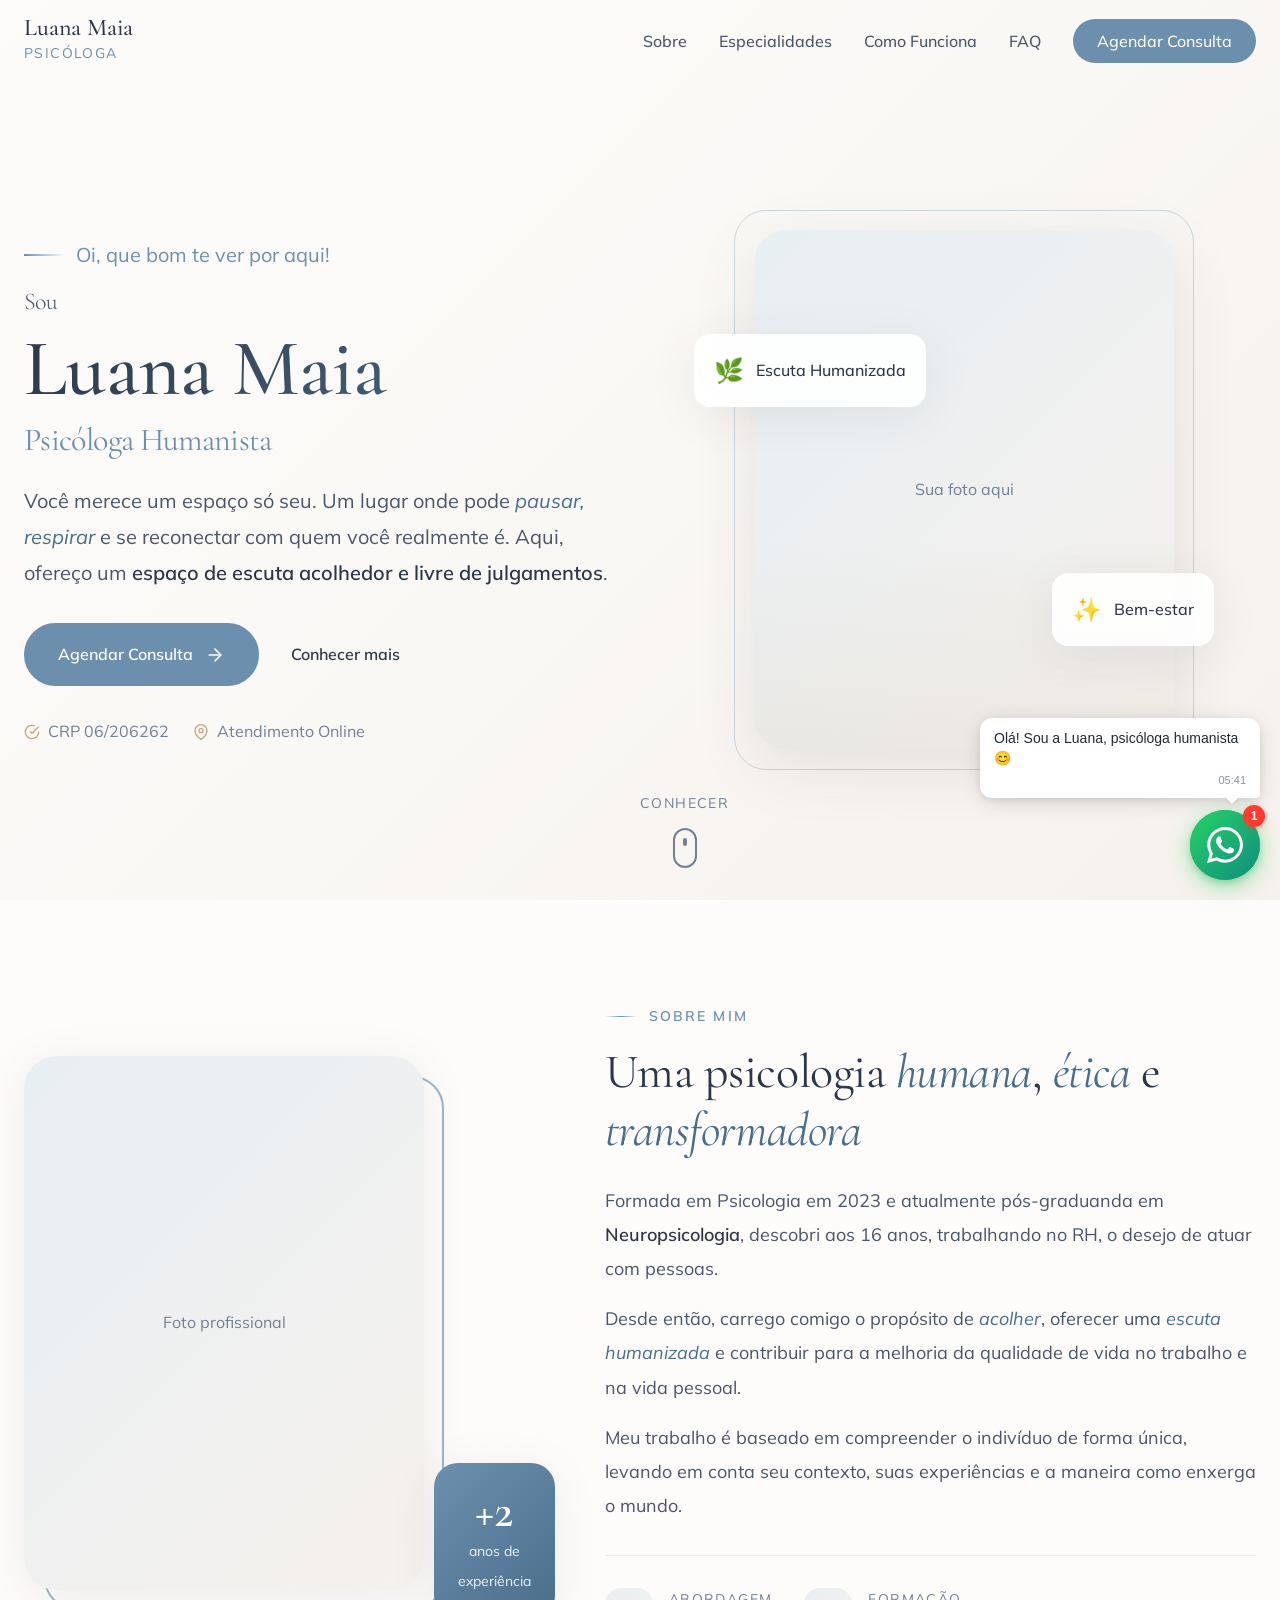
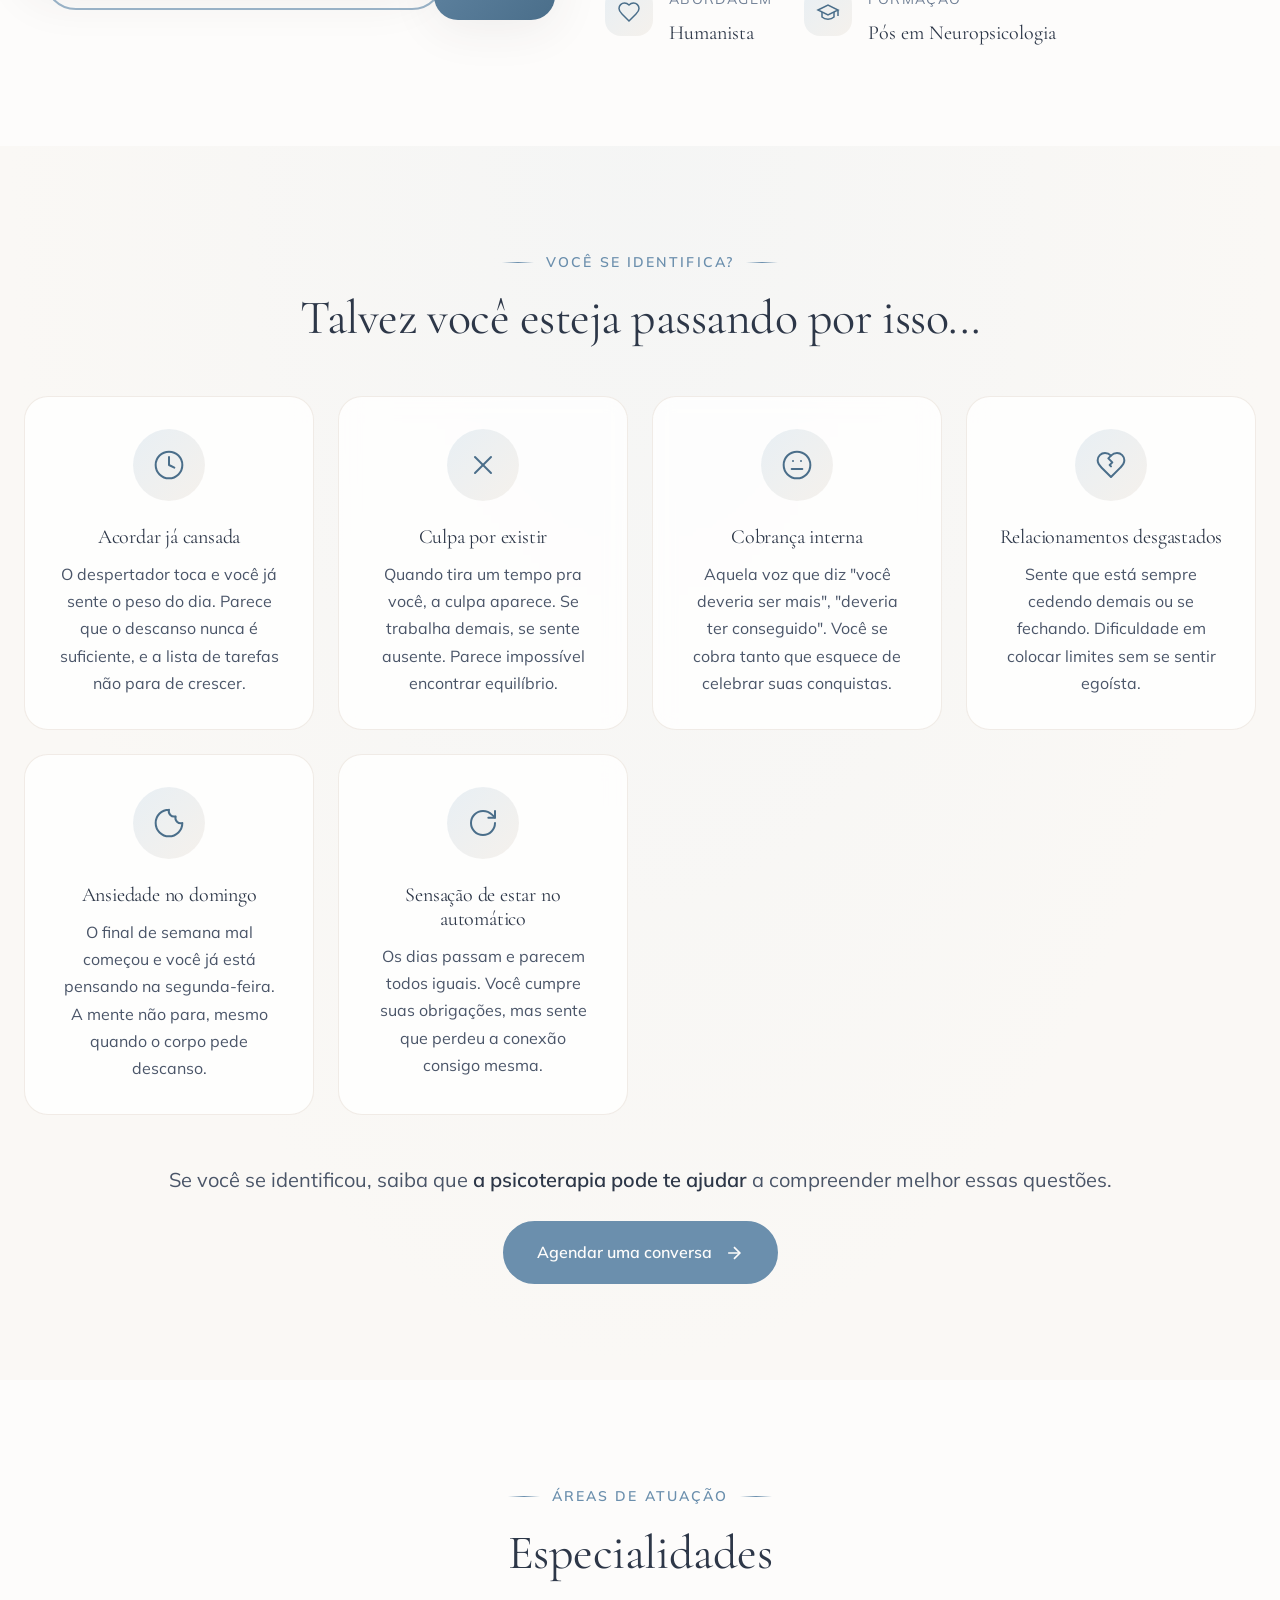
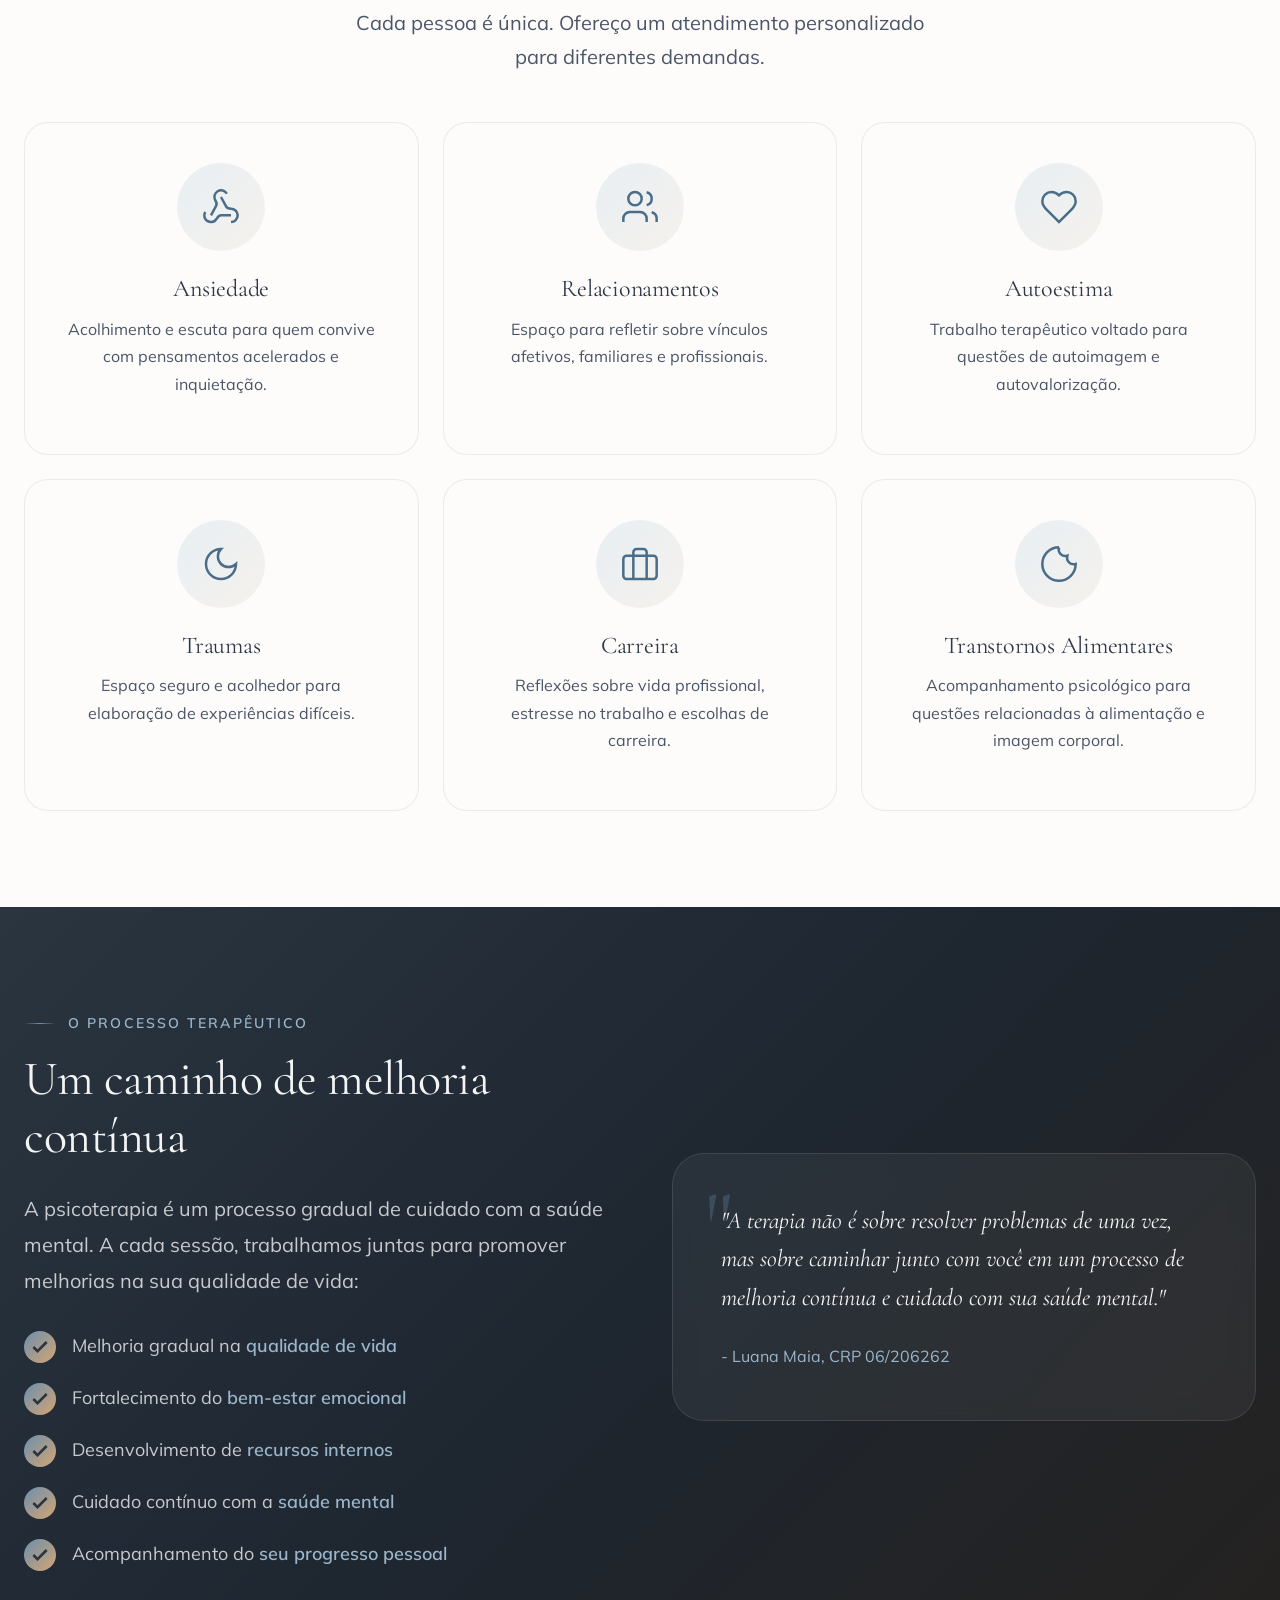
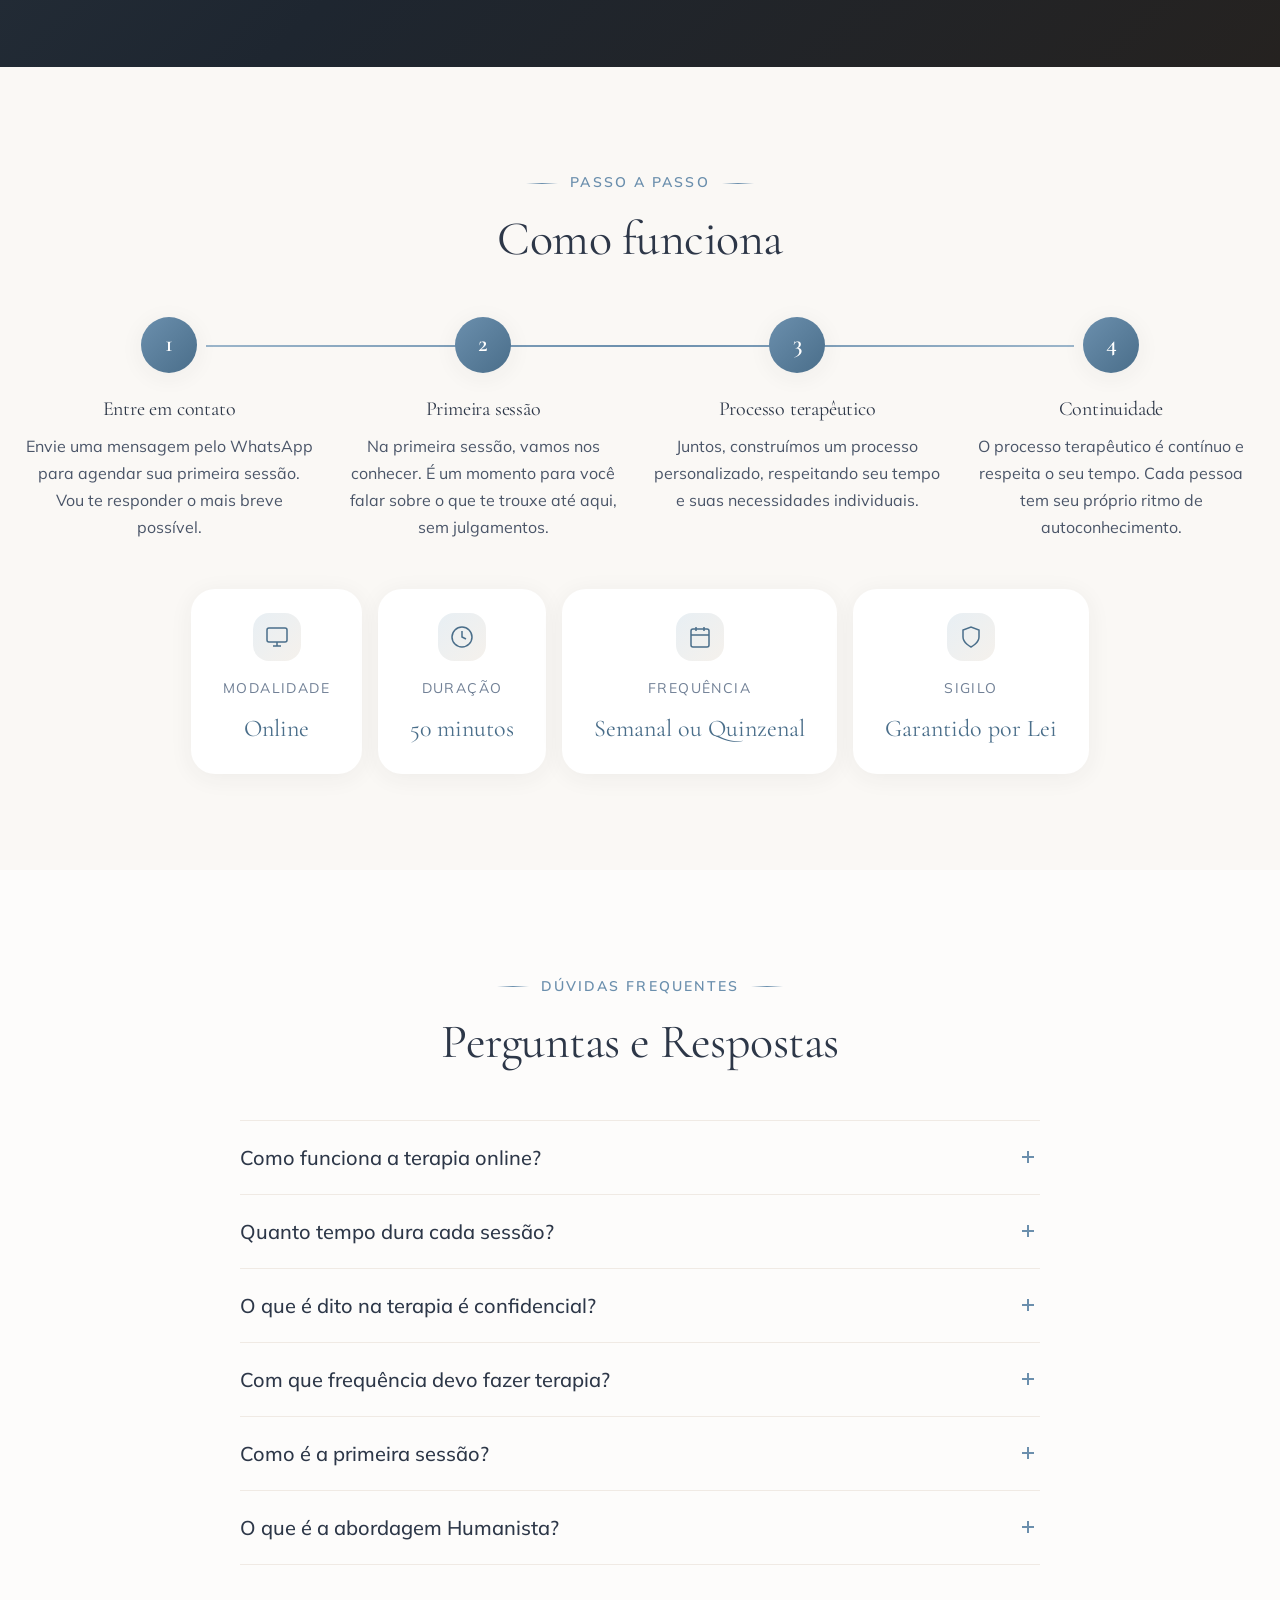
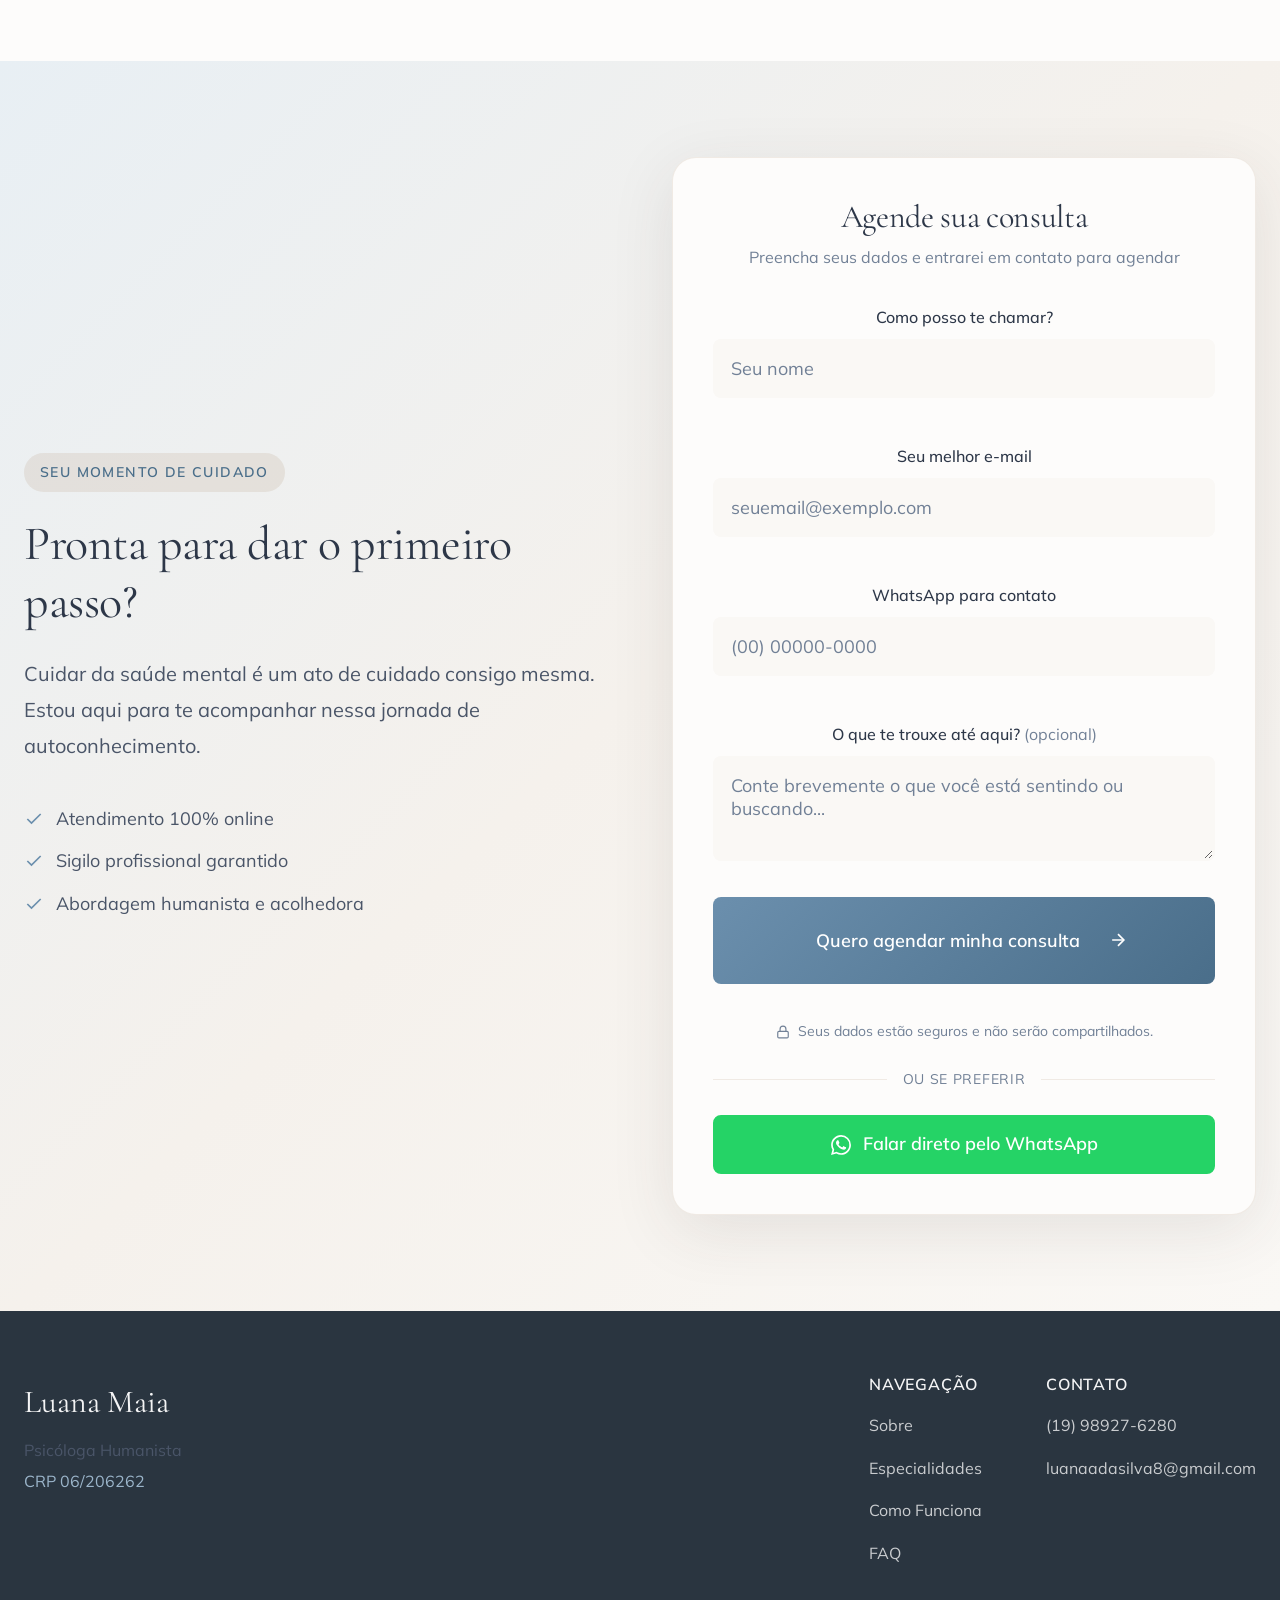
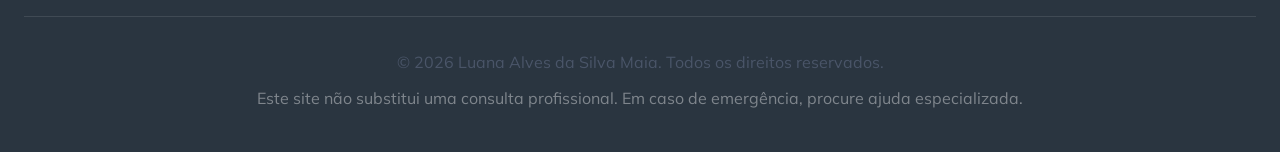
==== commit 1361f4bd: "feat: integrar widget WhatsApp com formulário de lead - Substitui botão flutuante simples por widget" ====
--- a/index.html
+++ b/index.html
@@ -954,19 +954,10 @@
         </div>
     </footer>
 
-    <!-- WhatsApp Float Button -->
-    <a href="https://wa.me/5519989276280?text=Ol%C3%A1%2C%20vim%20pelo%20site%20e%20gostaria%20de%20agendar%20uma%20consulta."
-       class="whatsapp-float"
-       target="_blank"
-       rel="noopener noreferrer"
-       aria-label="Falar pelo WhatsApp"
-       data-track="click"
-       data-track-category="CTA"
-       data-track-action="WhatsApp Float"
-       id="whatsapp-float">
-        <svg xmlns="http://www.w3.org/2000/svg" width="28" height="28" viewBox="0 0 24 24" fill="currentColor"><path d="M17.472 14.382c-.297-.149-1.758-.867-2.03-.967-.273-.099-.471-.148-.67.15-.197.297-.767.966-.94 1.164-.173.199-.347.223-.644.075-.297-.15-1.255-.463-2.39-1.475-.883-.788-1.48-1.761-1.653-2.059-.173-.297-.018-.458.13-.606.134-.133.298-.347.446-.52.149-.174.198-.298.298-.497.099-.198.05-.371-.025-.52-.075-.149-.669-1.612-.916-2.207-.242-.579-.487-.5-.669-.51-.173-.008-.371-.01-.57-.01-.198 0-.52.074-.792.372-.272.297-1.04 1.016-1.04 2.479 0 1.462 1.065 2.875 1.213 3.074.149.198 2.096 3.2 5.077 4.487.709.306 1.262.489 1.694.625.712.227 1.36.195 1.871.118.571-.085 1.758-.719 2.006-1.413.248-.694.248-1.289.173-1.413-.074-.124-.272-.198-.57-.347m-5.421 7.403h-.004a9.87 9.87 0 01-5.031-1.378l-.361-.214-3.741.982.998-3.648-.235-.374a9.86 9.86 0 01-1.51-5.26c.001-5.45 4.436-9.884 9.888-9.884 2.64 0 5.122 1.03 6.988 2.898a9.825 9.825 0 012.893 6.994c-.003 5.45-4.437 9.884-9.885 9.884m8.413-18.297A11.815 11.815 0 0012.05 0C5.495 0 .16 5.335.157 11.892c0 2.096.547 4.142 1.588 5.945L.057 24l6.305-1.654a11.882 11.882 0 005.683 1.448h.005c6.554 0 11.89-5.335 11.893-11.893a11.821 11.821 0 00-3.48-8.413z"/></svg>
-        <span class="whatsapp-tooltip">Fale comigo</span>
-    </a>
+    <!-- WhatsApp Widget -->
+    <link rel="stylesheet" href="bttn_wpp_form/whatsapp-widget.css">
+    <script src="bttn_wpp_form/whatsapp-widget-config.js"></script>
+    <script src="bttn_wpp_form/whatsapp-widget.js"></script>
 
     <!-- Scripts -->
     <script src="script.js"></script>
--- a/bttn_wpp_form/whatsapp-widget.css
+++ b/bttn_wpp_form/whatsapp-widget.css
@@ -0,0 +1,1659 @@
+/**
+ * ============================================
+ * WHATSAPP LEAD CAPTURE WIDGET - ESTILOS
+ * ============================================
+ */
+
+/* Reset e Base */
+.wwl-widget *,
+.wwl-widget *::before,
+.wwl-widget *::after {
+    box-sizing: border-box;
+    margin: 0;
+    padding: 0;
+    font-family: -apple-system, BlinkMacSystemFont, 'Segoe UI', Roboto, Oxygen, Ubuntu, Cantarell, sans-serif;
+}
+
+/* Container Principal */
+.wwl-widget {
+    position: fixed;
+    bottom: var(--wwl-bottom-offset, 20px);
+    right: var(--wwl-side-offset, 20px);
+    z-index: var(--wwl-z-index, 999999);
+    font-size: 14px;
+    line-height: 1.4;
+}
+
+.wwl-widget.wwl-left {
+    right: auto;
+    left: var(--wwl-side-offset, 20px);
+}
+
+/* ==========================================
+   BOTÃO FLUTUANTE
+   ========================================== */
+
+.wwl-button {
+    width: 70px;
+    height: 70px;
+    border-radius: 50%;
+    background: linear-gradient(135deg, #25D366 0%, #128C7E 100%);
+    border: none;
+    cursor: pointer;
+    display: flex;
+    align-items: center;
+    justify-content: center;
+    box-shadow:
+        0 6px 20px rgba(37, 211, 102, 0.5),
+        0 3px 6px rgba(0, 0, 0, 0.15);
+    transition: all 0.3s cubic-bezier(0.4, 0, 0.2, 1);
+    position: relative;
+    outline: none;
+    animation: wwl-bounce 2s ease-in-out infinite;
+}
+
+.wwl-button:hover {
+    transform: scale(1.12);
+    box-shadow:
+        0 8px 30px rgba(37, 211, 102, 0.6),
+        0 4px 10px rgba(0, 0, 0, 0.2);
+    animation: none;
+}
+
+.wwl-button:active {
+    transform: scale(1.05);
+}
+
+/* Animação de bounce suave */
+@keyframes wwl-bounce {
+    0%, 100% {
+        transform: translateY(0);
+    }
+    50% {
+        transform: translateY(-6px);
+    }
+}
+
+/* Ícone do WhatsApp */
+.wwl-button-icon {
+    width: 36px;
+    height: 36px;
+    fill: #FFFFFF;
+    transition: transform 0.3s ease;
+}
+
+.wwl-button:hover .wwl-button-icon {
+    transform: rotate(15deg) scale(1.05);
+}
+
+/* Animação Pulse - mais intensa */
+.wwl-button.wwl-pulse::before {
+    content: '';
+    position: absolute;
+    width: 100%;
+    height: 100%;
+    border-radius: 50%;
+    background: #25D366;
+    animation: wwl-pulse 1.5s ease-out infinite;
+    z-index: -1;
+}
+
+.wwl-button.wwl-pulse::after {
+    content: '';
+    position: absolute;
+    width: 100%;
+    height: 100%;
+    border-radius: 50%;
+    background: #25D366;
+    animation: wwl-pulse 1.5s ease-out infinite 0.75s;
+    z-index: -1;
+}
+
+@keyframes wwl-pulse {
+    0% {
+        transform: scale(1);
+        opacity: 0.6;
+    }
+    100% {
+        transform: scale(1.8);
+        opacity: 0;
+    }
+}
+
+/* Badge de Notificação */
+.wwl-badge {
+    position: absolute;
+    top: -5px;
+    right: -5px;
+    min-width: 22px;
+    height: 22px;
+    background: #FF3B30;
+    color: #FFFFFF;
+    font-size: 12px;
+    font-weight: 600;
+    border-radius: 11px;
+    display: flex;
+    align-items: center;
+    justify-content: center;
+    padding: 0 6px;
+    box-shadow: 0 2px 6px rgba(255, 59, 48, 0.4);
+    transform: scale(0);
+    transition: transform 0.3s cubic-bezier(0.68, -0.55, 0.265, 1.55);
+}
+
+.wwl-badge.wwl-show {
+    transform: scale(1);
+}
+
+/* ==========================================
+   BALÃO DE PREVIEW (Mensagens Empilhadas)
+   ========================================== */
+
+.wwl-preview {
+    position: absolute;
+    bottom: calc(100% + 12px);
+    right: 0;
+    width: 280px;
+    max-width: calc(100vw - 100px);
+    opacity: 0;
+    transform: translateY(10px);
+    transform-origin: bottom right;
+    transition: all 0.4s cubic-bezier(0.34, 1.56, 0.64, 1);
+    pointer-events: none;
+    cursor: pointer;
+    display: flex;
+    flex-direction: column;
+    gap: 8px;
+}
+
+.wwl-preview.wwl-show {
+    opacity: 1;
+    transform: translateY(0);
+    pointer-events: auto;
+}
+
+/* Container das mensagens */
+.wwl-preview-messages {
+    display: flex;
+    flex-direction: column;
+    gap: 8px;
+}
+
+/* Cada mensagem individual */
+.wwl-preview-msg {
+    background: #FFFFFF;
+    border-radius: 12px 12px 4px 12px;
+    padding: 10px 14px;
+    box-shadow:
+        0 4px 20px rgba(0, 0, 0, 0.12),
+        0 2px 8px rgba(0, 0, 0, 0.08);
+    opacity: 0;
+    transform: translateY(10px) scale(0.95);
+    transition: all 0.3s cubic-bezier(0.34, 1.56, 0.64, 1);
+    position: relative;
+}
+
+.wwl-preview-msg.wwl-show {
+    opacity: 1;
+    transform: translateY(0) scale(1);
+}
+
+.wwl-preview-msg:hover {
+    transform: translateY(-2px) scale(1.02);
+    box-shadow:
+        0 6px 25px rgba(0, 0, 0, 0.15),
+        0 3px 10px rgba(0, 0, 0, 0.1);
+}
+
+/* Seta na última mensagem */
+.wwl-preview-msg:last-child::after {
+    content: '';
+    position: absolute;
+    bottom: -6px;
+    right: 20px;
+    width: 0;
+    height: 0;
+    border-left: 8px solid transparent;
+    border-right: 8px solid transparent;
+    border-top: 8px solid #FFFFFF;
+    filter: drop-shadow(0 2px 2px rgba(0, 0, 0, 0.08));
+}
+
+.wwl-preview-msg-text {
+    color: #1F2937;
+    font-size: 14px;
+    line-height: 1.45;
+    word-wrap: break-word;
+}
+
+.wwl-preview-msg-time {
+    color: #8696A0;
+    font-size: 11px;
+    text-align: right;
+    margin-top: 4px;
+}
+
+/* Posição esquerda */
+.wwl-widget.wwl-left .wwl-preview {
+    right: auto;
+    left: 0;
+    transform-origin: bottom left;
+}
+
+.wwl-widget.wwl-left .wwl-preview-msg {
+    border-radius: 12px 12px 12px 4px;
+}
+
+.wwl-widget.wwl-left .wwl-preview-msg:last-child::after {
+    right: auto;
+    left: 20px;
+}
+
+/* ==========================================
+   JANELA DO CHAT
+   ========================================== */
+
+.wwl-chat {
+    position: absolute;
+    bottom: calc(100% + 15px);
+    right: 0;
+    width: 370px;
+    max-width: calc(100vw - 40px);
+    height: 520px;
+    max-height: calc(100vh - 120px);
+    background: #FFFFFF;
+    border-radius: 16px;
+    box-shadow: 0 8px 40px rgba(0, 0, 0, 0.2);
+    display: flex;
+    flex-direction: column;
+    overflow: hidden;
+    opacity: 0;
+    transform: translateY(20px) scale(0.95);
+    transform-origin: bottom right;
+    transition: all 0.4s cubic-bezier(0.4, 0, 0.2, 1);
+    pointer-events: none;
+}
+
+.wwl-chat.wwl-open {
+    opacity: 1;
+    transform: translateY(0) scale(1);
+    pointer-events: auto;
+}
+
+.wwl-widget.wwl-left .wwl-chat {
+    right: auto;
+    left: 0;
+    transform-origin: bottom left;
+}
+
+/* ==========================================
+   HEADER DO CHAT
+   ========================================== */
+
+.wwl-header {
+    background: linear-gradient(135deg, #075E54 0%, #128C7E 100%);
+    padding: 12px 16px;
+    display: flex;
+    align-items: center;
+    gap: 12px;
+    flex-shrink: 0;
+    border-radius: 16px 16px 0 0;
+    margin-top: -1px;
+}
+
+/* Botão Voltar/Fechar */
+.wwl-header-back {
+    width: 36px;
+    height: 36px;
+    background: transparent;
+    border: none;
+    cursor: pointer;
+    display: flex;
+    align-items: center;
+    justify-content: center;
+    border-radius: 50%;
+    transition: background 0.2s;
+}
+
+.wwl-header-back:hover {
+    background: rgba(255, 255, 255, 0.1);
+}
+
+.wwl-header-back svg {
+    width: 24px;
+    height: 24px;
+    fill: #FFFFFF;
+}
+
+/* Avatar com Status Ring */
+.wwl-avatar-container {
+    position: relative;
+    flex-shrink: 0;
+}
+
+.wwl-avatar-ring {
+    width: 48px;
+    height: 48px;
+    border-radius: 50%;
+    padding: 2px;
+    background: linear-gradient(135deg, #25D366 0%, #00E676 50%, #25D366 100%);
+    animation: wwl-ring-rotate 3s linear infinite;
+}
+
+@keyframes wwl-ring-rotate {
+    0% {
+        background: linear-gradient(0deg, #25D366 0%, #00E676 50%, #25D366 100%);
+    }
+    50% {
+        background: linear-gradient(180deg, #25D366 0%, #00E676 50%, #25D366 100%);
+    }
+    100% {
+        background: linear-gradient(360deg, #25D366 0%, #00E676 50%, #25D366 100%);
+    }
+}
+
+.wwl-avatar {
+    width: 100%;
+    height: 100%;
+    border-radius: 50%;
+    object-fit: cover;
+    background: #DFE5E7;
+    border: 2px solid #075E54;
+}
+
+/* Status Online Indicator */
+.wwl-status-dot {
+    position: absolute;
+    bottom: 2px;
+    right: 2px;
+    width: 12px;
+    height: 12px;
+    background: #25D366;
+    border: 2px solid #075E54;
+    border-radius: 50%;
+}
+
+.wwl-status-dot.wwl-offline {
+    background: #667781;
+}
+
+/* Info do Header */
+.wwl-header-info {
+    flex: 1;
+    min-width: 0;
+}
+
+.wwl-header-name {
+    color: #FFFFFF;
+    font-size: 16px;
+    font-weight: 600;
+    white-space: nowrap;
+    overflow: hidden;
+    text-overflow: ellipsis;
+}
+
+.wwl-header-status {
+    color: rgba(255, 255, 255, 0.8);
+    font-size: 13px;
+    white-space: nowrap;
+    overflow: hidden;
+    text-overflow: ellipsis;
+}
+
+/* Menu do Header */
+.wwl-header-menu {
+    width: 36px;
+    height: 36px;
+    background: transparent;
+    border: none;
+    cursor: pointer;
+    display: flex;
+    align-items: center;
+    justify-content: center;
+    border-radius: 50%;
+    transition: background 0.2s;
+}
+
+.wwl-header-menu:hover {
+    background: rgba(255, 255, 255, 0.1);
+}
+
+.wwl-header-menu svg {
+    width: 20px;
+    height: 20px;
+    fill: #FFFFFF;
+}
+
+/* ==========================================
+   MENU DROPDOWN (3 pontinhos)
+   ========================================== */
+
+.wwl-dropdown-menu {
+    position: absolute;
+    top: 60px;
+    right: 12px;
+    background: #FFFFFF;
+    border-radius: 8px;
+    box-shadow: 0 4px 20px rgba(0, 0, 0, 0.15);
+    min-width: 200px;
+    overflow: hidden;
+    z-index: 200;
+    animation: wwl-dropdown-in 0.2s ease;
+}
+
+.wwl-dropdown-menu.wwl-hidden {
+    display: none;
+}
+
+@keyframes wwl-dropdown-in {
+    from {
+        opacity: 0;
+        transform: translateY(-10px) scale(0.95);
+    }
+    to {
+        opacity: 1;
+        transform: translateY(0) scale(1);
+    }
+}
+
+.wwl-dropdown-item {
+    display: flex;
+    align-items: center;
+    gap: 12px;
+    width: 100%;
+    padding: 12px 16px;
+    border: none;
+    background: transparent;
+    cursor: pointer;
+    font-size: 14px;
+    color: #303030;
+    text-align: left;
+    transition: background 0.15s;
+}
+
+.wwl-dropdown-item:hover {
+    background: #F5F5F5;
+}
+
+.wwl-dropdown-item svg {
+    flex-shrink: 0;
+    color: #667781;
+}
+
+.wwl-dropdown-item:hover svg {
+    color: #25D366;
+}
+
+.wwl-dropdown-close {
+    color: #E74C3C;
+}
+
+.wwl-dropdown-close svg {
+    color: #E74C3C;
+}
+
+.wwl-dropdown-close:hover {
+    background: #FEF2F2;
+}
+
+.wwl-dropdown-close:hover svg {
+    color: #E74C3C;
+}
+
+.wwl-dropdown-divider {
+    height: 1px;
+    background: #E5E5E5;
+    margin: 4px 0;
+}
+
+/* ==========================================
+   MODAL DE AGRADECIMENTO (Tela Inteira)
+   ========================================== */
+
+.wwl-thanks-modal {
+    position: fixed;
+    top: 0;
+    left: 0;
+    right: 0;
+    bottom: 0;
+    z-index: 1000002;
+    display: flex;
+    align-items: center;
+    justify-content: center;
+    opacity: 0;
+    visibility: hidden;
+    transition: all 0.3s ease;
+    cursor: pointer;
+}
+
+.wwl-thanks-modal.wwl-show {
+    opacity: 1;
+    visibility: visible;
+}
+
+.wwl-thanks-backdrop {
+    position: absolute;
+    top: 0;
+    left: 0;
+    right: 0;
+    bottom: 0;
+    background: rgba(0, 0, 0, 0.5);
+    backdrop-filter: blur(4px);
+}
+
+.wwl-thanks-content {
+    position: relative;
+    background: #FFFFFF;
+    border-radius: 16px;
+    padding: 28px 24px;
+    margin: 20px;
+    box-shadow: 0 20px 60px rgba(0, 0, 0, 0.3);
+    text-align: center;
+    max-width: 320px;
+    width: calc(100% - 40px);
+    transform: translateY(20px) scale(0.95);
+    transition: all 0.3s cubic-bezier(0.4, 0, 0.2, 1);
+    cursor: pointer;
+}
+
+.wwl-thanks-modal.wwl-show .wwl-thanks-content {
+    transform: translateY(0) scale(1);
+}
+
+.wwl-thanks-icon {
+    margin-bottom: 16px;
+    animation: wwl-heart-beat 1s ease infinite;
+}
+
+@keyframes wwl-heart-beat {
+    0%, 100% {
+        transform: scale(1);
+    }
+    50% {
+        transform: scale(1.15);
+    }
+}
+
+.wwl-thanks-content h3 {
+    font-size: 18px;
+    font-weight: 600;
+    color: #303030;
+    margin: 0 0 10px 0;
+}
+
+.wwl-thanks-content p {
+    font-size: 14px;
+    color: #667781;
+    line-height: 1.5;
+    margin: 0 0 20px 0;
+}
+
+.wwl-thanks-close {
+    background: #25D366;
+    color: #FFFFFF;
+    border: none;
+    padding: 10px 32px;
+    border-radius: 24px;
+    font-size: 14px;
+    font-weight: 600;
+    cursor: pointer;
+    transition: all 0.2s;
+}
+
+.wwl-thanks-close:hover {
+    background: #22C35E;
+    transform: scale(1.05);
+}
+
+/* Hint para fechar */
+.wwl-thanks-hint {
+    font-size: 11px;
+    color: #999;
+    margin-top: 14px;
+}
+
+/* ==========================================
+   ÁREA DE MENSAGENS
+   ========================================== */
+
+.wwl-messages {
+    flex: 1;
+    overflow-y: auto;
+    overflow-x: hidden;
+    padding: 12px 16px;
+    background-color: #E5DDD5;
+    background-image: url("data:image/svg+xml,%3Csvg width='60' height='60' viewBox='0 0 60 60' xmlns='http://www.w3.org/2000/svg'%3E%3Cg fill='none' fill-rule='evenodd'%3E%3Cg fill='%23D4CCC4' fill-opacity='0.4'%3E%3Cpath d='M36 34v-4h-2v4h-4v2h4v4h2v-4h4v-2h-4zm0-30V0h-2v4h-4v2h4v4h2V6h4V4h-4zM6 34v-4H4v4H0v2h4v4h2v-4h4v-2H6zM6 4V0H4v4H0v2h4v4h2V6h4V4H6z'/%3E%3C/g%3E%3C/g%3E%3C/svg%3E");
+    display: flex;
+    flex-direction: column;
+    gap: 4px;
+    scroll-behavior: smooth;
+}
+
+/* Scrollbar personalizada */
+.wwl-messages::-webkit-scrollbar {
+    width: 6px;
+}
+
+.wwl-messages::-webkit-scrollbar-track {
+    background: transparent;
+}
+
+.wwl-messages::-webkit-scrollbar-thumb {
+    background: rgba(0, 0, 0, 0.2);
+    border-radius: 3px;
+}
+
+/* ==========================================
+   BALÕES DE MENSAGEM
+   ========================================== */
+
+.wwl-message {
+    display: flex;
+    flex-direction: column;
+    max-width: 85%;
+    animation: wwl-message-in 0.3s cubic-bezier(0.4, 0, 0.2, 1);
+}
+
+@keyframes wwl-message-in {
+    0% {
+        opacity: 0;
+        transform: translateY(10px) scale(0.95);
+    }
+    100% {
+        opacity: 1;
+        transform: translateY(0) scale(1);
+    }
+}
+
+.wwl-message.wwl-bot {
+    align-self: flex-start;
+}
+
+.wwl-message.wwl-user {
+    align-self: flex-end;
+}
+
+.wwl-bubble {
+    padding: 8px 12px;
+    border-radius: 8px;
+    position: relative;
+    word-wrap: break-word;
+    box-shadow: 0 1px 0.5px rgba(0, 0, 0, 0.13);
+}
+
+.wwl-message.wwl-bot .wwl-bubble {
+    background: #FFFFFF;
+    border-top-left-radius: 0;
+}
+
+.wwl-message.wwl-user .wwl-bubble {
+    background: #DCF8C6;
+    border-top-right-radius: 0;
+}
+
+/* Tail do balão */
+.wwl-message.wwl-bot .wwl-bubble::before {
+    content: '';
+    position: absolute;
+    top: 0;
+    left: -8px;
+    width: 0;
+    height: 0;
+    border-right: 8px solid #FFFFFF;
+    border-bottom: 8px solid transparent;
+}
+
+.wwl-message.wwl-user .wwl-bubble::before {
+    content: '';
+    position: absolute;
+    top: 0;
+    right: -8px;
+    width: 0;
+    height: 0;
+    border-left: 8px solid #DCF8C6;
+    border-bottom: 8px solid transparent;
+}
+
+.wwl-bubble-text {
+    color: #303030;
+    font-size: 14.5px;
+    line-height: 1.5;
+}
+
+.wwl-bubble-footer {
+    display: flex;
+    align-items: center;
+    justify-content: flex-end;
+    gap: 4px;
+    margin-top: 2px;
+}
+
+.wwl-bubble-time {
+    color: #667781;
+    font-size: 11px;
+}
+
+/* Check marks */
+.wwl-bubble-status {
+    display: flex;
+    align-items: center;
+}
+
+.wwl-bubble-status svg {
+    width: 16px;
+    height: 16px;
+    fill: #667781;
+}
+
+.wwl-bubble-status.wwl-read svg {
+    fill: #53BDEB;
+}
+
+/* ==========================================
+   MENSAGEM COM BOTOES (Estilo WhatsApp Business API)
+   ========================================== */
+
+.wwl-bubble-interactive {
+    padding: 0;
+    overflow: hidden;
+}
+
+.wwl-bubble-interactive .wwl-bubble-text {
+    padding: 10px 12px 8px;
+    font-size: 14.5px;
+    line-height: 1.4;
+}
+
+.wwl-bubble-buttons {
+    display: flex;
+    flex-direction: column;
+    gap: 10px;
+    padding: 12px;
+    background: #F8F9FA;
+    border-top: 1px solid #E5E5E5;
+}
+
+.wwl-bubble-btn {
+    display: flex;
+    align-items: center;
+    justify-content: center;
+    gap: 10px;
+    padding: 16px 20px;
+    background: #FFFFFF;
+    border: 2px solid #25D366;
+    border-radius: 12px;
+    color: #25D366;
+    font-size: 16px;
+    font-weight: 600;
+    cursor: pointer;
+    transition: all 0.2s ease;
+    text-decoration: none;
+    box-shadow: 0 2px 8px rgba(37, 211, 102, 0.2);
+}
+
+.wwl-bubble-btn:last-child {
+    border-bottom: none;
+}
+
+.wwl-bubble-btn:hover {
+    background: #25D366;
+    color: #FFFFFF;
+    transform: scale(1.02);
+    box-shadow: 0 4px 12px rgba(37, 211, 102, 0.3);
+}
+
+.wwl-bubble-btn:hover svg {
+    fill: #FFFFFF;
+}
+
+.wwl-bubble-btn:active {
+    transform: scale(0.98);
+}
+
+.wwl-bubble-btn svg {
+    flex-shrink: 0;
+    width: 22px;
+    height: 22px;
+}
+
+.wwl-bubble-btn-primary {
+    background: #25D366;
+    color: #FFFFFF;
+    font-weight: 700;
+    animation: wwl-btn-pulse 2s infinite;
+}
+
+.wwl-bubble-btn-primary svg {
+    fill: #FFFFFF;
+}
+
+.wwl-bubble-btn-primary:hover {
+    background: #128C7E;
+    border-color: #128C7E;
+    color: #FFFFFF;
+}
+
+@keyframes wwl-btn-pulse {
+    0%, 100% { box-shadow: 0 2px 8px rgba(37, 211, 102, 0.3); }
+    50% { box-shadow: 0 4px 20px rgba(37, 211, 102, 0.5); }
+}
+
+@keyframes wwl-shake {
+    0%, 100% { transform: translateX(0); }
+    20% { transform: translateX(-8px); }
+    40% { transform: translateX(8px); }
+    60% { transform: translateX(-6px); }
+    80% { transform: translateX(6px); }
+}
+
+.wwl-bubble-btn.wwl-clicked {
+    background: #25D366;
+    color: #FFFFFF;
+}
+
+.wwl-bubble-btn.wwl-cooldown {
+    opacity: 0.7;
+    pointer-events: none;
+}
+
+.wwl-bubble-btn.wwl-clicked svg {
+    fill: #FFFFFF;
+}
+
+.wwl-bubble-interactive .wwl-bubble-footer {
+    display: flex;
+    align-items: center;
+    justify-content: space-between;
+    padding: 6px 12px 8px;
+    background: #FAFAFA;
+    border-top: 1px solid #E5E5E5;
+}
+
+.wwl-bubble-countdown {
+    font-size: 11px;
+    color: #667781;
+}
+
+.wwl-bubble-countdown strong {
+    color: #25D366;
+    font-weight: 600;
+}
+
+/* Animacao de entrada da mensagem de escolha */
+.wwl-choice-message {
+    animation: wwl-choice-in 0.4s cubic-bezier(0.34, 1.56, 0.64, 1);
+}
+
+@keyframes wwl-choice-in {
+    0% {
+        opacity: 0;
+        transform: translateY(20px) scale(0.9);
+    }
+    100% {
+        opacity: 1;
+        transform: translateY(0) scale(1);
+    }
+}
+
+/* ==========================================
+   INDICADOR DIGITANDO
+   ========================================== */
+
+.wwl-typing {
+    display: flex;
+    align-self: flex-start;
+    max-width: 85%;
+    animation: wwl-message-in 0.3s cubic-bezier(0.4, 0, 0.2, 1);
+}
+
+.wwl-typing-bubble {
+    background: #FFFFFF;
+    padding: 12px 16px;
+    border-radius: 8px;
+    border-top-left-radius: 0;
+    position: relative;
+    box-shadow: 0 1px 0.5px rgba(0, 0, 0, 0.13);
+}
+
+.wwl-typing-bubble::before {
+    content: '';
+    position: absolute;
+    top: 0;
+    left: -8px;
+    width: 0;
+    height: 0;
+    border-right: 8px solid #FFFFFF;
+    border-bottom: 8px solid transparent;
+}
+
+.wwl-typing-dots {
+    display: flex;
+    gap: 4px;
+    align-items: center;
+}
+
+.wwl-typing-dot {
+    width: 8px;
+    height: 8px;
+    background: #667781;
+    border-radius: 50%;
+    animation: wwl-typing-bounce 1.4s infinite ease-in-out;
+}
+
+.wwl-typing-dot:nth-child(1) {
+    animation-delay: -0.32s;
+}
+
+.wwl-typing-dot:nth-child(2) {
+    animation-delay: -0.16s;
+}
+
+@keyframes wwl-typing-bounce {
+    0%, 80%, 100% {
+        transform: scale(0.6);
+        opacity: 0.5;
+    }
+    40% {
+        transform: scale(1);
+        opacity: 1;
+    }
+}
+
+/* ==========================================
+   ÁREA DE INPUT
+   ========================================== */
+
+.wwl-input-area {
+    background: #F0F0F0;
+    padding: 10px 12px;
+    display: flex;
+    align-items: flex-end;
+    gap: 8px;
+    flex-shrink: 0;
+}
+
+.wwl-input-container {
+    flex: 1;
+    background: #FFFFFF;
+    border-radius: 24px;
+    display: flex;
+    align-items: flex-end;
+    padding: 6px 12px;
+    min-height: 44px;
+    max-height: 120px;
+    box-shadow: 0 1px 3px rgba(0, 0, 0, 0.08);
+}
+
+.wwl-input {
+    flex: 1;
+    border: none;
+    outline: none;
+    font-size: 15px;
+    color: #303030;
+    background: transparent;
+    resize: none;
+    max-height: 100px;
+    line-height: 1.4;
+    padding: 4px 0;
+}
+
+.wwl-input::placeholder {
+    color: #667781;
+}
+
+.wwl-input:disabled {
+    background: transparent;
+    cursor: not-allowed;
+}
+
+/* Botão Enviar */
+.wwl-send-btn {
+    width: 44px;
+    height: 44px;
+    border-radius: 50%;
+    background: #25D366;
+    border: none;
+    cursor: pointer;
+    display: flex;
+    align-items: center;
+    justify-content: center;
+    flex-shrink: 0;
+    transition: all 0.2s;
+    box-shadow: 0 2px 6px rgba(37, 211, 102, 0.3);
+}
+
+.wwl-send-btn:hover:not(:disabled) {
+    background: #22C35E;
+    transform: scale(1.05);
+}
+
+.wwl-send-btn:active:not(:disabled) {
+    transform: scale(0.95);
+}
+
+.wwl-send-btn:disabled {
+    background: #CCD0D5;
+    cursor: not-allowed;
+    box-shadow: none;
+}
+
+.wwl-send-btn svg {
+    width: 22px;
+    height: 22px;
+    fill: #FFFFFF;
+    margin-left: 2px;
+}
+
+/* ==========================================
+   MENSAGEM DE ERRO
+   ========================================== */
+
+.wwl-error {
+    background: #FFF3F3;
+    border-left: 3px solid #FF3B30;
+    padding: 8px 12px;
+    margin: 8px 0;
+    border-radius: 0 8px 8px 0;
+    animation: wwl-shake 0.5s ease;
+}
+
+@keyframes wwl-shake {
+    0%, 100% { transform: translateX(0); }
+    25% { transform: translateX(-5px); }
+    75% { transform: translateX(5px); }
+}
+
+.wwl-error-text {
+    color: #FF3B30;
+    font-size: 13px;
+}
+
+/* ==========================================
+   RESPONSIVO
+   ========================================== */
+
+@media (max-width: 480px) {
+    .wwl-widget {
+        bottom: 15px;
+        right: 15px;
+    }
+
+    .wwl-widget.wwl-left {
+        left: 15px;
+    }
+
+    .wwl-button {
+        width: 64px;
+        height: 64px;
+    }
+
+    .wwl-button-icon {
+        width: 32px;
+        height: 32px;
+    }
+
+    .wwl-chat {
+        width: calc(100vw - 30px);
+        height: calc(100vh - 100px);
+        max-height: calc(100vh - 100px);
+        bottom: calc(100% + 10px);
+    }
+
+    .wwl-messages {
+        padding: 10px 12px;
+    }
+
+    .wwl-message {
+        max-width: 90%;
+    }
+}
+
+@media (max-width: 380px) {
+    .wwl-header {
+        padding: 10px 12px;
+        gap: 8px;
+    }
+
+    .wwl-avatar-ring {
+        width: 42px;
+        height: 42px;
+    }
+
+    .wwl-header-name {
+        font-size: 15px;
+    }
+
+    .wwl-header-status {
+        font-size: 12px;
+    }
+}
+
+/* ==========================================
+   ACESSIBILIDADE
+   ========================================== */
+
+.wwl-sr-only {
+    position: absolute;
+    width: 1px;
+    height: 1px;
+    padding: 0;
+    margin: -1px;
+    overflow: hidden;
+    clip: rect(0, 0, 0, 0);
+    white-space: nowrap;
+    border: 0;
+}
+
+/* Focus visible para acessibilidade */
+.wwl-button:focus-visible,
+.wwl-send-btn:focus-visible,
+.wwl-header-back:focus-visible,
+.wwl-input:focus-visible {
+    outline: 2px solid #25D366;
+    outline-offset: 2px;
+}
+
+/* Reduzir animações para usuários que preferem */
+@media (prefers-reduced-motion: reduce) {
+    .wwl-button.wwl-pulse::before {
+        animation: none;
+    }
+
+    .wwl-typing-dot {
+        animation: none;
+        opacity: 1;
+        transform: scale(1);
+    }
+
+    .wwl-avatar-ring {
+        animation: none;
+        background: linear-gradient(135deg, #25D366 0%, #00E676 100%);
+    }
+
+    .wwl-message,
+    .wwl-typing,
+    .wwl-chat,
+    .wwl-badge,
+    .wwl-preview {
+        animation: none;
+        transition: none;
+    }
+}
+
+/* ==========================================
+   MODAL DE ESCOLHA (Desktop: Web ou App)
+   ========================================== */
+
+.wwl-choice-modal {
+    position: absolute;
+    inset: 0;
+    z-index: 100;
+    display: flex;
+    align-items: center;
+    justify-content: center;
+    opacity: 0;
+    transition: opacity 0.3s ease;
+}
+
+.wwl-choice-modal.wwl-show {
+    opacity: 1;
+}
+
+.wwl-choice-backdrop {
+    position: absolute;
+    inset: 0;
+    background: rgba(0, 0, 0, 0.5);
+    backdrop-filter: blur(2px);
+}
+
+.wwl-choice-content {
+    position: relative;
+    background: #FFFFFF;
+    border-radius: 16px;
+    padding: 20px;
+    margin: 16px;
+    box-shadow: 0 10px 40px rgba(0, 0, 0, 0.2);
+    transform: scale(0.9);
+    transition: transform 0.3s cubic-bezier(0.4, 0, 0.2, 1);
+    max-width: 320px;
+    width: 100%;
+}
+
+.wwl-choice-modal.wwl-show .wwl-choice-content {
+    transform: scale(1);
+}
+
+.wwl-choice-header {
+    text-align: center;
+    margin-bottom: 16px;
+}
+
+.wwl-choice-header span {
+    font-size: 16px;
+    font-weight: 600;
+    color: #303030;
+}
+
+.wwl-choice-options {
+    display: flex;
+    flex-direction: column;
+    gap: 10px;
+}
+
+.wwl-choice-btn {
+    display: flex;
+    align-items: center;
+    gap: 12px;
+    padding: 14px 16px;
+    border: 2px solid #E5E5E5;
+    border-radius: 12px;
+    background: #FFFFFF;
+    cursor: pointer;
+    transition: all 0.2s ease;
+    text-align: left;
+}
+
+.wwl-choice-btn:hover {
+    border-color: #25D366;
+    background: #F0FDF4;
+}
+
+.wwl-choice-btn:active {
+    transform: scale(0.98);
+}
+
+.wwl-choice-btn svg {
+    flex-shrink: 0;
+    color: #25D366;
+}
+
+.wwl-choice-btn span {
+    display: block;
+    font-size: 15px;
+    font-weight: 600;
+    color: #303030;
+}
+
+.wwl-choice-btn small {
+    display: block;
+    font-size: 12px;
+    color: #667781;
+    margin-top: 2px;
+}
+
+.wwl-choice-web:hover svg {
+    color: #128C7E;
+}
+
+.wwl-choice-app:hover svg {
+    color: #25D366;
+}
+
+.wwl-choice-countdown {
+    font-size: 12px;
+    color: #667781;
+    margin-top: 6px;
+}
+
+.wwl-choice-countdown strong {
+    color: #25D366;
+    font-weight: 600;
+}
+
+/* ==========================================
+   LGPD / CONSENTIMENTO
+   ========================================== */
+
+/* Área de Consentimento - Linha única compacta */
+.wwl-consent-area {
+    background: #F0F2F5;
+    border-top: 1px solid #E0E0E0;
+    padding: 4px 10px;
+    display: flex;
+    align-items: center;
+    justify-content: center;
+    min-height: 28px;
+}
+
+.wwl-consent-area.wwl-hidden {
+    display: none;
+}
+
+/* Formulário de consentimento - linha única */
+.wwl-consent-form {
+    display: flex;
+    align-items: center;
+    gap: 6px;
+    white-space: nowrap;
+}
+
+.wwl-consent-form.wwl-hidden {
+    display: none;
+}
+
+/* Checkbox customizado */
+.wwl-consent-checkbox {
+    display: flex;
+    align-items: center;
+    gap: 5px;
+    cursor: pointer;
+    user-select: none;
+}
+
+.wwl-consent-input {
+    position: absolute;
+    opacity: 0;
+    cursor: pointer;
+    height: 0;
+    width: 0;
+}
+
+.wwl-consent-check {
+    width: 14px;
+    height: 14px;
+    border: 1.5px solid #667781;
+    border-radius: 3px;
+    display: flex;
+    align-items: center;
+    justify-content: center;
+    transition: all 0.2s ease;
+    flex-shrink: 0;
+}
+
+.wwl-consent-check::after {
+    content: '';
+    width: 4px;
+    height: 7px;
+    border: solid white;
+    border-width: 0 1.5px 1.5px 0;
+    transform: rotate(45deg) scale(0);
+    transition: transform 0.15s ease;
+    margin-bottom: 1px;
+}
+
+.wwl-consent-input:checked + .wwl-consent-check {
+    background: #25D366;
+    border-color: #25D366;
+}
+
+.wwl-consent-input:checked + .wwl-consent-check::after {
+    transform: rotate(45deg) scale(1);
+}
+
+.wwl-consent-checkbox:hover .wwl-consent-check {
+    border-color: #25D366;
+}
+
+.wwl-consent-label {
+    font-size: 10px;
+    color: #505050;
+    line-height: 1;
+}
+
+/* Link de Política de Privacidade */
+.wwl-privacy-link {
+    background: none;
+    border: none;
+    color: #128C7E;
+    font-size: 9px;
+    cursor: pointer;
+    text-decoration: underline;
+    padding: 0;
+    transition: color 0.2s;
+    white-space: nowrap;
+}
+
+.wwl-privacy-link:hover {
+    color: #075E54;
+}
+
+/* Confirmação de aceite - compacta */
+.wwl-consent-confirmed {
+    display: flex;
+    align-items: center;
+    justify-content: center;
+    gap: 4px;
+    color: #25D366;
+    font-size: 10px;
+    font-weight: 600;
+    animation: wwl-fade-in 0.3s ease;
+}
+
+.wwl-consent-confirmed.wwl-hidden {
+    display: none;
+}
+
+.wwl-consent-confirmed svg {
+    flex-shrink: 0;
+    width: 14px;
+    height: 14px;
+}
+
+@keyframes wwl-fade-in {
+    from {
+        opacity: 0;
+        transform: scale(0.9);
+    }
+    to {
+        opacity: 1;
+        transform: scale(1);
+    }
+}
+
+/* Modal de Privacidade */
+.wwl-privacy-modal {
+    position: fixed;
+    inset: 0;
+    z-index: 1000001;
+    display: flex;
+    align-items: center;
+    justify-content: center;
+    opacity: 0;
+    visibility: hidden;
+    transition: all 0.3s ease;
+}
+
+.wwl-privacy-modal.wwl-show {
+    opacity: 1;
+    visibility: visible;
+}
+
+.wwl-privacy-backdrop {
+    position: absolute;
+    inset: 0;
+    background: rgba(0, 0, 0, 0.6);
+    backdrop-filter: blur(4px);
+}
+
+.wwl-privacy-content {
+    position: relative;
+    background: #FFFFFF;
+    border-radius: 16px;
+    max-width: 500px;
+    width: calc(100% - 32px);
+    max-height: calc(100vh - 40px);
+    display: flex;
+    flex-direction: column;
+    box-shadow: 0 20px 60px rgba(0, 0, 0, 0.3);
+    transform: translateY(20px) scale(0.95);
+    transition: transform 0.3s cubic-bezier(0.4, 0, 0.2, 1);
+}
+
+.wwl-privacy-modal.wwl-show .wwl-privacy-content {
+    transform: translateY(0) scale(1);
+}
+
+.wwl-privacy-header {
+    display: flex;
+    align-items: center;
+    justify-content: space-between;
+    padding: 16px 20px;
+    border-bottom: 1px solid #E5E5E5;
+    background: linear-gradient(135deg, #075E54 0%, #128C7E 100%);
+    border-radius: 16px 16px 0 0;
+}
+
+.wwl-privacy-header h2 {
+    color: #FFFFFF;
+    font-size: 16px;
+    font-weight: 600;
+    margin: 0;
+}
+
+.wwl-privacy-close {
+    background: rgba(255, 255, 255, 0.1);
+    border: none;
+    cursor: pointer;
+    padding: 6px;
+    border-radius: 50%;
+    display: flex;
+    align-items: center;
+    justify-content: center;
+    color: #FFFFFF;
+    transition: background 0.2s;
+}
+
+.wwl-privacy-close:hover {
+    background: rgba(255, 255, 255, 0.2);
+}
+
+.wwl-privacy-body {
+    flex: 1;
+    overflow-y: auto;
+    padding: 20px;
+    font-size: 14px;
+    color: #303030;
+    line-height: 1.6;
+}
+
+.wwl-privacy-body h3 {
+    font-size: 15px;
+    font-weight: 600;
+    color: #075E54;
+    margin: 16px 0 8px 0;
+}
+
+.wwl-privacy-body h3:first-child {
+    margin-top: 0;
+}
+
+.wwl-privacy-body p {
+    margin: 0 0 12px 0;
+}
+
+.wwl-privacy-body ul {
+    margin: 8px 0 12px 0;
+    padding-left: 20px;
+}
+
+.wwl-privacy-body li {
+    margin: 6px 0;
+}
+
+.wwl-privacy-footer {
+    padding: 16px 20px;
+    border-top: 1px solid #E5E5E5;
+    display: flex;
+    justify-content: flex-end;
+}
+
+.wwl-privacy-accept {
+    background: #25D366;
+    color: #FFFFFF;
+    border: none;
+    padding: 10px 24px;
+    border-radius: 8px;
+    font-size: 14px;
+    font-weight: 600;
+    cursor: pointer;
+    transition: all 0.2s;
+}
+
+.wwl-privacy-accept:hover {
+    background: #22C35E;
+    transform: translateY(-1px);
+}
+
+.wwl-privacy-accept:active {
+    transform: translateY(0);
+}
+
+/* Scrollbar do modal */
+.wwl-privacy-body::-webkit-scrollbar {
+    width: 6px;
+}
+
+.wwl-privacy-body::-webkit-scrollbar-track {
+    background: transparent;
+}
+
+.wwl-privacy-body::-webkit-scrollbar-thumb {
+    background: rgba(0, 0, 0, 0.2);
+    border-radius: 3px;
+}
+
+/* Responsivo para LGPD */
+@media (max-width: 480px) {
+    .wwl-consent-area {
+        padding: 3px 8px;
+        min-height: 24px;
+    }
+
+    .wwl-consent-form {
+        gap: 4px;
+    }
+
+    .wwl-consent-checkbox {
+        gap: 4px;
+    }
+
+    .wwl-consent-check {
+        width: 12px;
+        height: 12px;
+    }
+
+    .wwl-consent-check::after {
+        width: 3px;
+        height: 6px;
+    }
+
+    .wwl-consent-label {
+        font-size: 9px;
+    }
+
+    .wwl-privacy-link {
+        font-size: 8px;
+    }
+
+    .wwl-consent-confirmed {
+        font-size: 9px;
+        gap: 3px;
+    }
+
+    .wwl-consent-confirmed svg {
+        width: 12px;
+        height: 12px;
+    }
+
+    .wwl-privacy-content {
+        max-height: calc(100vh - 20px);
+        border-radius: 12px;
+    }
+
+    .wwl-privacy-header {
+        border-radius: 12px 12px 0 0;
+        padding: 14px 16px;
+    }
+
+    .wwl-privacy-header h2 {
+        font-size: 15px;
+    }
+
+    .wwl-privacy-body {
+        padding: 16px;
+    }
+
+    .wwl-privacy-footer {
+        padding: 12px 16px;
+    }
+}
